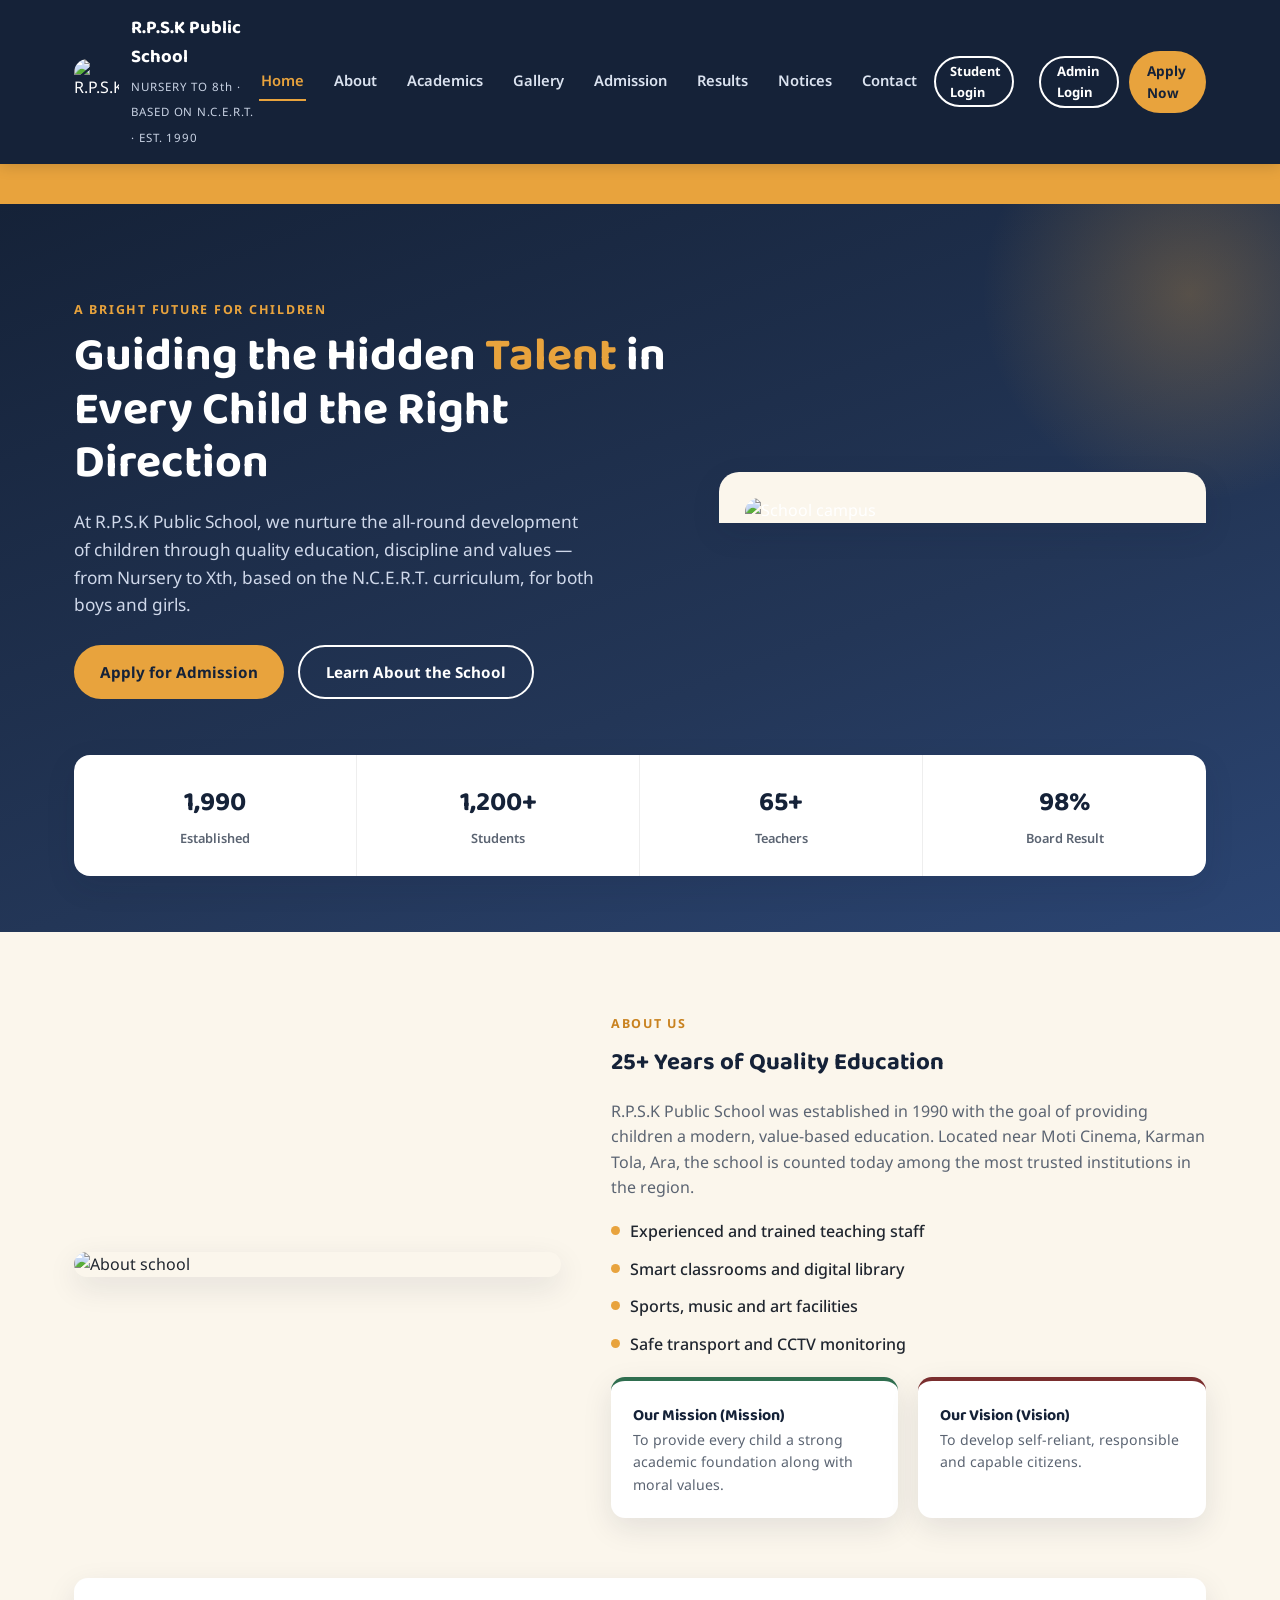
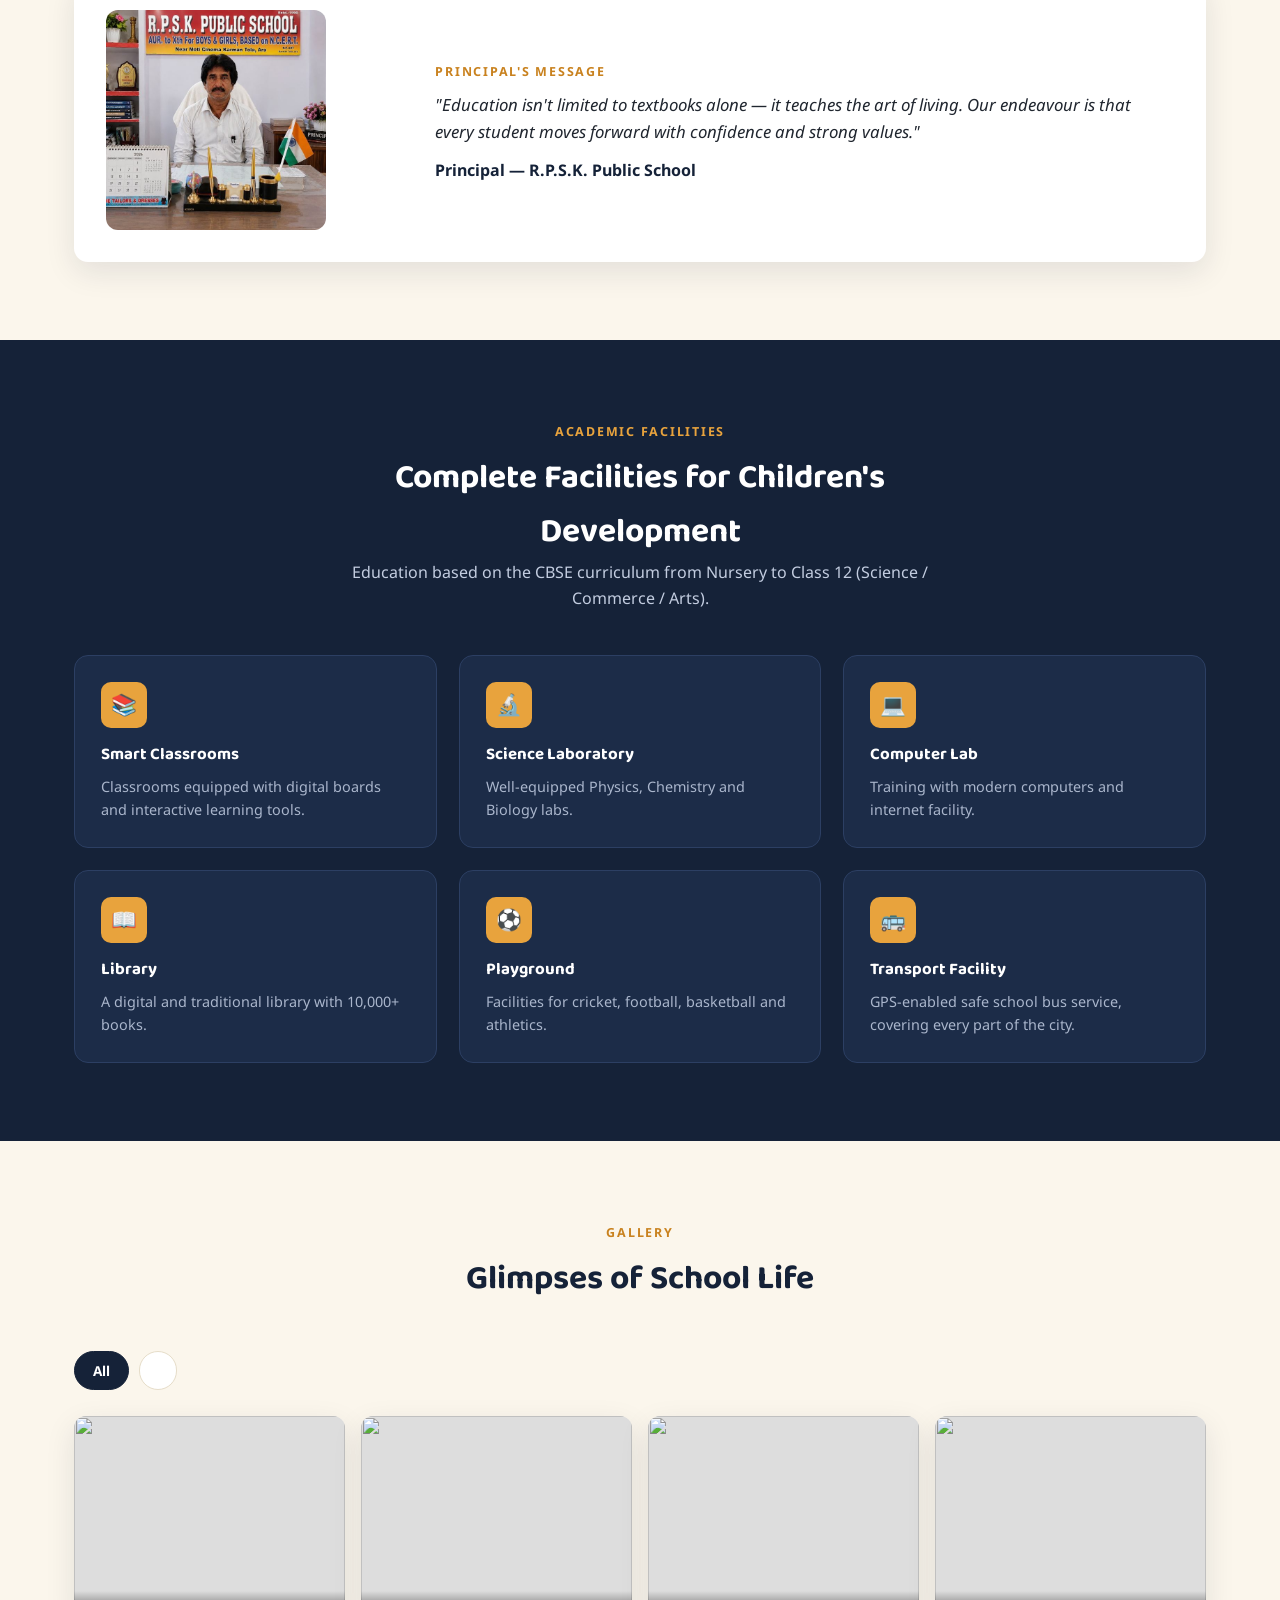
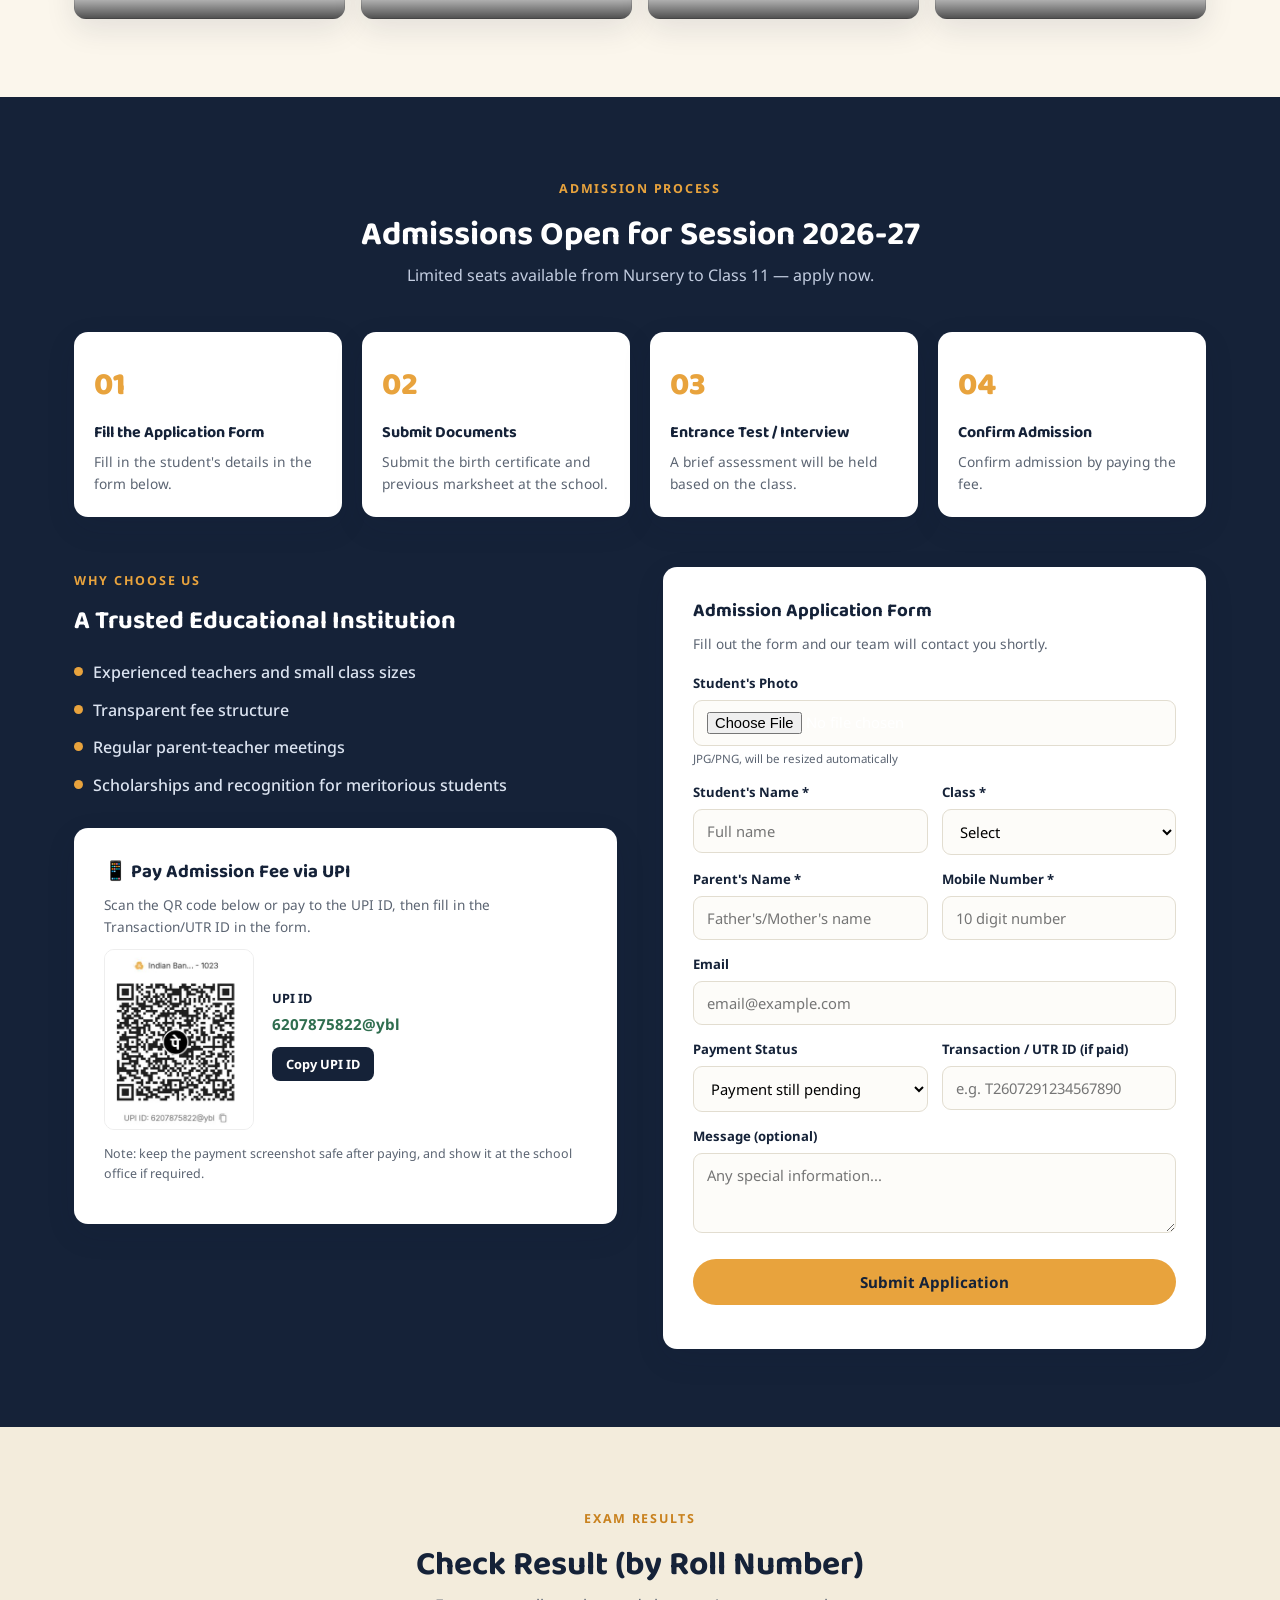
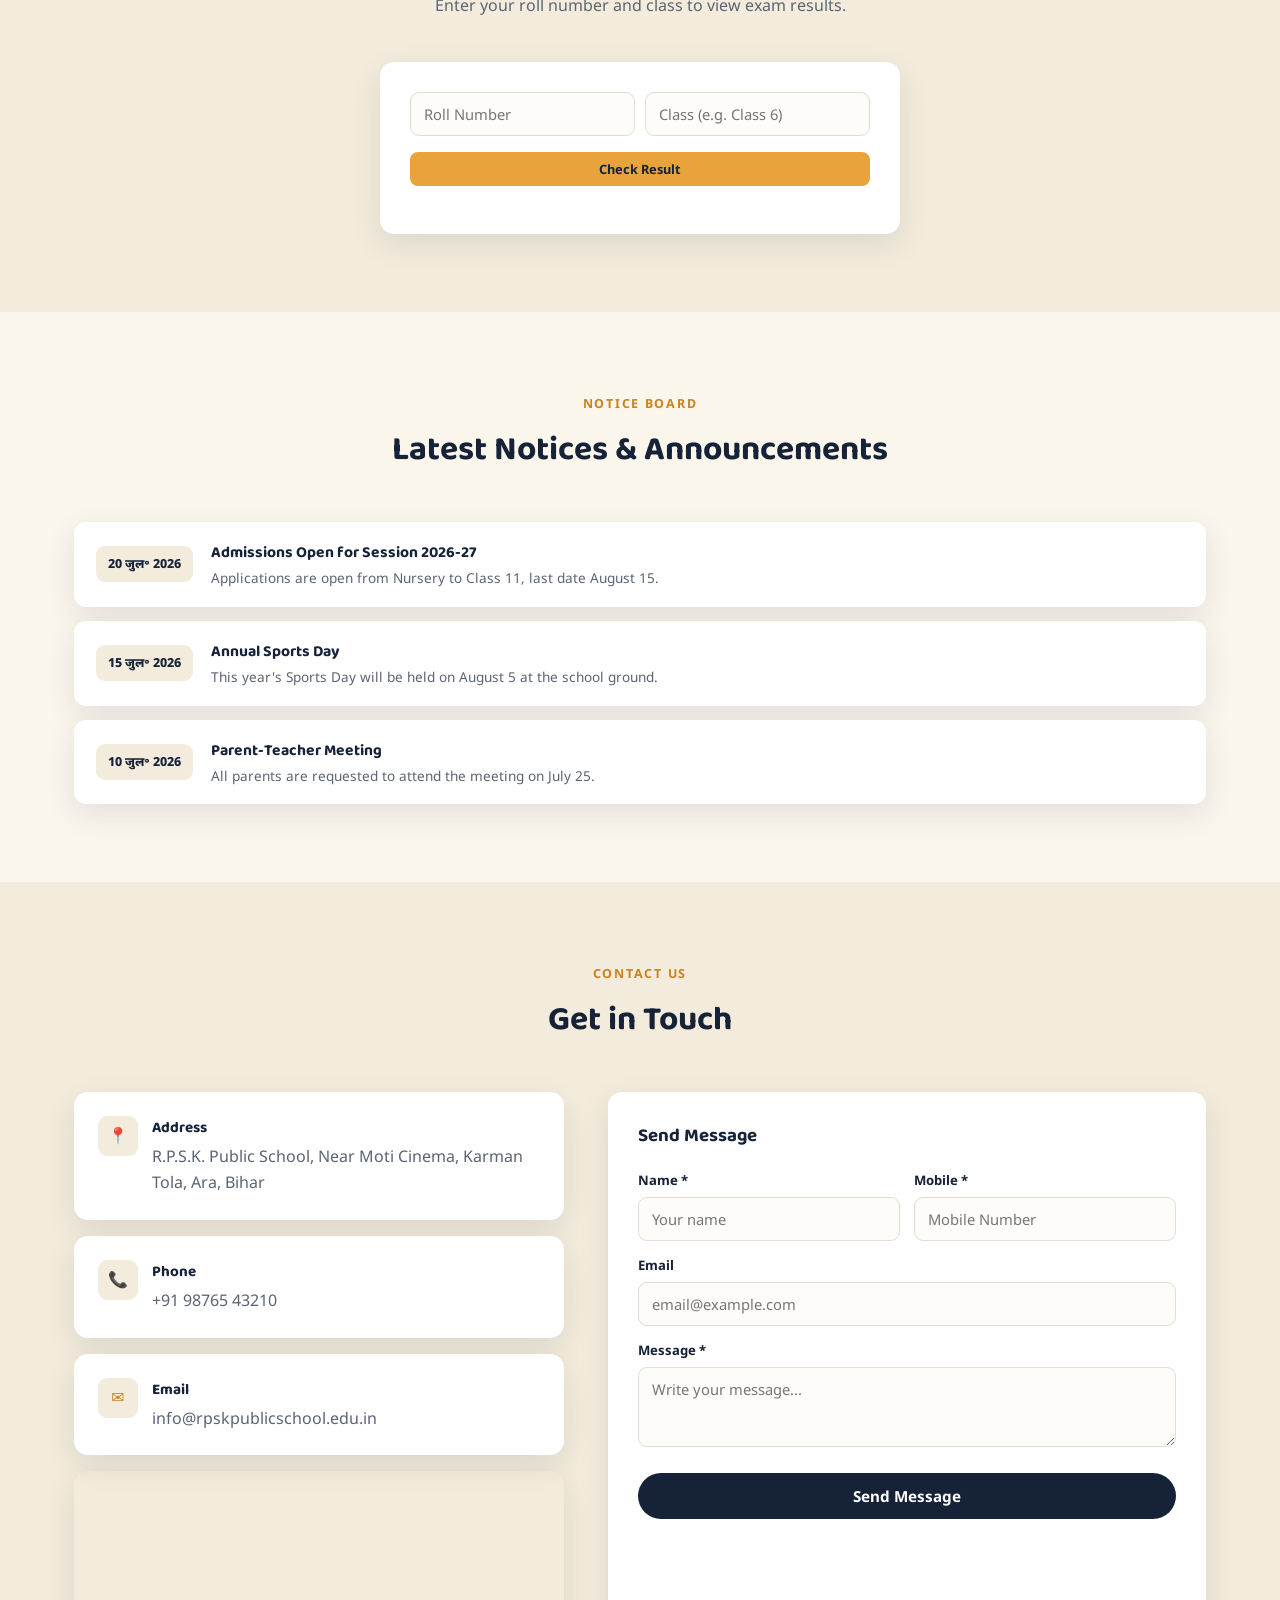
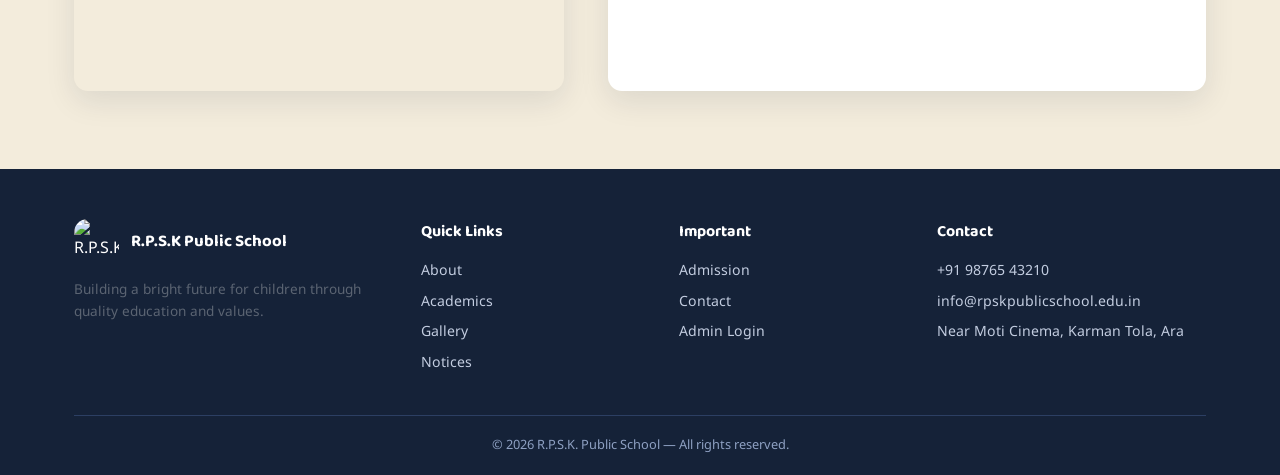
==== index.html @ baf2267b "Add files via upload" ====
<!DOCTYPE html>
<html lang="en">
<head>
<meta charset="UTF-8">
<meta name="viewport" content="width=device-width, initial-scale=1.0">
<title>R.P.S.K Public School</title>
<link rel="stylesheet" href="style.css">
</head>
<body>

<header class="topbar">
  <div class="nav-row">
    <div class="brand">
      <img src="https://content.jdmagicbox.com/comp/arrah/i6/9999p6182.6182.221119171653.l7i6/catalogue/rpsk-public-school-arrah-schools-bkvzgjqqtf.jpg" alt="R.P.S.K logo" height="45" width="45" style="border-radius: 30%; ">
      <div class="brand-text">
        <h1>R.P.S.K Public School</h1>
        <span>NURSERY TO 8th · BASED ON N.C.E.R.T. · EST. 1990</span>
      </div>
    </div>
    <nav class="links">
      <a href="#home" class="nav-link active">Home</a>
      <a href="#about" class="nav-link">About</a>
      <a href="#academics" class="nav-link">Academics</a>
      <a href="#gallery" class="nav-link">Gallery</a>
      <a href="#admission" class="nav-link">Admission</a>
      <a href="#results" class="nav-link">Results</a>
      <a href="#notices" class="nav-link">Notices</a>
      <a href="#contact" class="nav-link">Contact</a>
    </nav>
    <div class="nav-cta">
      <a href="#" class="btn btn-outline" onclick="showPortal('student')" style="padding:3px 14px; margin: 15px; font-size:.8rem;">Student Login</a>
      
      <a href="#" class="btn btn-outline" onclick="showAdmin()" style="padding:3px 16px;font-size:.82rem;">Admin Login</a>
      <a href="#admission" class="btn btn-primary" style="padding:9px 18px;font-size:.85rem;">Apply Now</a>
      <button class="hamburger" onclick="document.getElementById('mmenu').classList.toggle('hidden')"><span></span><span></span><span></span></button>
    </div>
  </div>
  <div class="mobile-menu hidden" id="mmenu">
    <a href="#home">Home</a><a href="#about">About</a><a href="#academics">Academics</a>
    <a href="#gallery">Gallery</a><a href="#admission">Admission</a><a href="#results">Results</a><a href="#notices">Notices</a>
    <a href="#contact">Contact</a>
    <a href="#" onclick="showPortal('student')">Student Login</a>
    
    <a href="#" onclick="showAdmin()">Admin Login</a>
  </div>
</header>

<div class="ticker-wrap">
  <div class="ticker-track" id="tickerTrack"><b>Notice</b> Loading...</div>
</div>

<div id="publicSite">

<section class="hero" id="home" style="padding-bottom:0;">
  <div class="container">
    <div class="hero-grid">
      <div>
        <span class="eyebrow" style="color:var(--saffron);">A Bright Future for Children</span>
        <h2>Guiding the Hidden <em>Talent</em> in Every Child the Right Direction</h2>
        <p class="lead">At R.P.S.K Public School, we nurture the all-round development of children through quality education, discipline and values — from Nursery to Xth, based on the N.C.E.R.T. curriculum, for both boys and girls.</p>
        <div class="hero-actions">
          <a href="#admission" class="btn btn-primary">Apply for Admission</a>
          <a href="#about" class="btn btn-outline">Learn About the School</a>
        </div>
      </div>
      <div class="hero-art">
        <img src="https://lh3.googleusercontent.com/gps-cs-s/AHRPTWlnj0iA1QIGA9QS4T1gZAv6tykWxnoKSo1h-itj6fnXF_LHozMMpp5fnfxBohuXNR7iOrMlFlPBey_T3EZ1uVhK37QL7Ch_kAAfYW9mlMzQFr_feoHUK76JyoLU1CqqGAlfBMrg=s680-w680-h510-rw" alt="School campus">
      </div>
    </div>
    <div class="stats-bar reveal">
      <div class="stat"><b>1990</b><span>Established</span></div>
      <div class="stat"><b>1200+</b><span>Students</span></div>
      <div class="stat"><b>65+</b><span>Teachers</span></div>
      <div class="stat"><b>98%</b><span>Board Result</span></div>
    </div>
  </div>
  <div class="hero-spacer"></div>
</section>

<section id="about">
  <div class="container">
    <div class="about-grid">
      <div class="about-img reveal"><img src="https://lh3.googleusercontent.com/gps-cs-s/AHRPTWkNkrLllOklgz6tj20rv09yCwYUmEAwdN8fSu-bf-i5ocJGx2X9gB26Nu-0U9_vxlyCF2gn-KuC9r09EflIMdS6pSrDhMAzA3wnMBW8AMXk05tCDX5urRHVD4iKKnBFmA5XAkoe=s680-w680-h510-rw" alt="About school"></div>
      <div>
        <span class="eyebrow">About Us</span>
        <h2 style="margin-bottom:16px;">25+ Years of Quality Education</h2>
        <p>R.P.S.K Public School was established in 1990 with the goal of providing children a modern, value-based education. Located near Moti Cinema, Karman Tola, Ara, the school is counted today among the most trusted institutions in the region.</p>
        <ul class="pill-list">
          <li><span class="dot"></span> Experienced and trained teaching staff</li>
          <li><span class="dot"></span> Smart classrooms and digital library</li>
          <li><span class="dot"></span> Sports, music and art facilities</li>
          <li><span class="dot"></span> Safe transport and CCTV monitoring</li>
        </ul>
        <div class="mv-cards">
          <div class="mv-card reveal"><h4>Our Mission (Mission)</h4><p style="margin:0;font-size:.88rem;">To provide every child a strong academic foundation along with moral values.</p></div>
          <div class="mv-card reveal"><h4>Our Vision (Vision)</h4><p style="margin:0;font-size:.88rem;">To develop self-reliant, responsible and capable citizens.</p></div>
        </div>
      </div>
    </div>

    <div class="principal-card reveal" style="margin-top:60px;">
      <img src="[data-uri]" alt="Principal - R.P.S.K. Public School" style="width:220px;height:220px;object-fit:cover;">
      <div>
        <span class="eyebrow">Principal's Message</span>
        <blockquote>"Education isn't limited to textbooks alone — it teaches the art of living. Our endeavour is that every student moves forward with confidence and strong values."</blockquote>
        <p style="margin:0;font-weight:700;color:var(--navy);">Principal — R.P.S.K. Public School</p>
      </div>
    </div>
  </div>
</section>

<section class="bg-navy" id="academics">
  <div class="container">
    <div class="section-head center reveal">
      <span class="eyebrow" style="color:var(--saffron);">Academic Facilities</span>
      <h2>Complete Facilities for Children's Development</h2>
      <p>Education based on the CBSE curriculum from Nursery to Class 12 (Science / Commerce / Arts).</p>
    </div>
    <div class="cards3">
      <div class="feat-card reveal"><div class="ic">📚</div><h4>Smart Classrooms</h4><p>Classrooms equipped with digital boards and interactive learning tools.</p></div>
      <div class="feat-card reveal"><div class="ic">🔬</div><h4>Science Laboratory</h4><p>Well-equipped Physics, Chemistry and Biology labs.</p></div>
      <div class="feat-card reveal"><div class="ic">💻</div><h4>Computer Lab</h4><p>Training with modern computers and internet facility.</p></div>
      <div class="feat-card reveal"><div class="ic">📖</div><h4>Library</h4><p>A digital and traditional library with 10,000+ books.</p></div>
      <div class="feat-card reveal"><div class="ic">⚽</div><h4>Playground</h4><p>Facilities for cricket, football, basketball and athletics.</p></div>
      <div class="feat-card reveal"><div class="ic">🚌</div><h4>Transport Facility</h4><p>GPS-enabled safe school bus service, covering every part of the city.</p></div>
    </div>
  </div>
</section>

<section id="gallery">
  <div class="container">
    <div class="section-head center reveal">
      <span class="eyebrow">Gallery</span>
      <h2>Glimpses of School Life</h2>
    </div>
    <div class="gal-tabs" id="galTabs"></div>
    <div class="gal-grid" id="galGrid"></div>
  </div>
</section>

<section class="bg-navy" id="admission">
  <div class="container">
    <div class="section-head center reveal">
      <span class="eyebrow" style="color:var(--saffron);">Admission Process</span>
      <h2>Admissions Open for Session 2026-27</h2>
      <p>Limited seats available from Nursery to Class 11 — apply now.</p>
    </div>
    <div class="timeline">
      <div class="tl-step reveal"><h4>Fill the Application Form</h4><p>Fill in the student's details in the form below.</p></div>
      <div class="tl-step reveal"><h4>Submit Documents</h4><p>Submit the birth certificate and previous marksheet at the school.</p></div>
      <div class="tl-step reveal"><h4>Entrance Test / Interview</h4><p>A brief assessment will be held based on the class.</p></div>
      <div class="tl-step reveal"><h4>Confirm Admission</h4><p>Confirm admission by paying the fee.</p></div>
    </div>

    <div class="admission-wrap">
      <div>
        <span class="eyebrow" style="color:var(--saffron);">Why Choose Us</span>
        <h3 style="color:#fff;font-size:1.6rem;margin-bottom:14px;">A Trusted Educational Institution</h3>
        <ul class="pill-list">
          <li style="color:#dbe3f0;"><span class="dot"></span> Experienced teachers and small class sizes</li>
          <li style="color:#dbe3f0;"><span class="dot"></span> Transparent fee structure</li>
          <li style="color:#dbe3f0;"><span class="dot"></span> Regular parent-teacher meetings</li>
          <li style="color:#dbe3f0;"><span class="dot"></span> Scholarships and recognition for meritorious students</li>
        </ul>
        <div class="form-card" style="margin-top:30px;">
          <h3 style="display:flex;align-items:center;gap:8px;">📱 Pay Admission Fee via UPI</h3>
          <p style="font-size:.85rem;">Scan the QR code below or pay to the UPI ID, then fill in the Transaction/UTR ID in the form.</p>
          <div style="display:flex;gap:18px;align-items:center;flex-wrap:wrap;">
            <img src="[data-uri]" alt="UPI QR Code" style="width:150px;border-radius:10px;border:1px solid #eee;">
            <div>
              <p style="margin:0 0 4px;font-size:.8rem;font-weight:700;color:var(--navy);">UPI ID</p>
              <p id="upiIdText" style="margin:0 0 10px;font-weight:700;color:var(--green);font-size:.95rem;">6207875822@ybl</p>
              <button type="button" class="btn btn-navy small-btn" onclick="copyUpi()">Copy UPI ID</button>
              <p id="upiCopyMsg" style="font-size:.78rem;color:var(--green);font-weight:700;margin-top:8px;"></p>
            </div>
          </div>
          <p style="font-size:.78rem;margin-top:14px;">Note: keep the payment screenshot safe after paying, and show it at the school office if required.</p>
        </div>
      </div>
      <div class="form-card">
        <h3>Admission Application Form</h3>
        <p style="font-size:.85rem;">Fill out the form and our team will contact you shortly.</p>
        <form id="admissionForm">
          <div class="form-grid">
            <div class="full" style="display:flex;align-items:center;gap:16px;">
              <img id="admPhotoPreview" src="" alt="Preview" style="display:none;width:84px;height:84px;object-fit:cover;border-radius:10px;border:1px solid #ddd;flex-shrink:0;">
              <div style="flex:1;">
                <label>Student's Photo</label>
                <input type="file" name="photo" id="admPhotoInput" accept="image/*">
                <div style="font-size:.72rem;color:var(--muted);margin-top:4px;">JPG/PNG, will be resized automatically</div>
              </div>
            </div>
            <div><label>Student's Name *</label><input required name="student" placeholder="Full name"></div>
            <div><label>Class *</label>
              <select required name="cls">
                <option value="">Select</option>
                <option>Nursery</option><option>LKG</option><option>UKG</option>
                <option>Class 1</option><option>Class 2</option><option>Class 3</option>
                <option>Class 4</option><option>Class 5</option><option>Class 6</option>
                <option>Class 7</option><option>Class 8</option>
              </select>
            </div>
            <div><label>Parent's Name *</label><input required name="parent" placeholder="Father's/Mother's name"></div>
            <div><label>Mobile Number *</label><input required name="phone" pattern="[0-9]{10}" placeholder="10 digit number"></div>
            <div class="full"><label>Email</label><input type="email" name="email" placeholder="email@example.com"></div>
            <div><label>Payment Status</label>
              <select name="paystatus">
                <option value="Pending">Payment still pending</option>
                <option value="Paid via UPI">Paid via UPI</option>
              </select>
            </div>
            <div><label>Transaction / UTR ID (if paid)</label><input name="utr" placeholder="e.g. T2607291234567890"></div>
            <div class="full"><label>Message (optional)</label><textarea name="msg" placeholder="Any special information..."></textarea></div>
          </div>
          <button type="submit" class="btn btn-primary" style="width:100%;justify-content:center;margin-top:18px;">Submit Application</button>
          <div id="admMsg" class="form-msg"></div>
        </form>
      </div>
    </div>
  </div>
</section>

<section id="results" style="background:var(--cream-2);">
  <div class="container">
    <div class="section-head center reveal">
      <span class="eyebrow">Exam Results</span>
      <h2>Check Result (by Roll Number)</h2>
      <p>Enter your roll number and class to view exam results.</p>
    </div>
    <div class="form-card" style="max-width:520px;margin:0 auto;">
      <div class="row-inline">
        <input id="resRoll" placeholder="Roll Number">
        <input id="resClass" placeholder="Class (e.g. Class 6)">
      </div>
      <button class="btn btn-primary small-btn" style="width:100%;justify-content:center;" onclick="checkResult()">Check Result</button>
      <div id="resultBox" style="margin-top:18px;"></div>
    </div>
  </div>
</section>

<section id="notices">
  <div class="container">
    <div class="section-head center reveal">
      <span class="eyebrow">Notice Board</span>
      <h2>Latest Notices & Announcements</h2>
    </div>
    <div class="notice-list" id="noticeList"></div>
  </div>
</section>

<section id="contact" style="background:var(--cream-2);">
  <div class="container">
    <div class="section-head center reveal">
      <span class="eyebrow">Contact Us</span>
      <h2>Get in Touch</h2>
    </div>
    <div class="contact-grid">
      <div>
        <div class="info-card reveal"><div class="ic">📍</div><div><h4 style="font-size:.95rem;margin-bottom:4px;">Address</h4><p style="margin:0;">R.P.S.K. Public School, Near Moti Cinema, Karman Tola, Ara, Bihar</p></div></div>
        <div class="info-card reveal"><div class="ic">📞</div><div><h4 style="font-size:.95rem;margin-bottom:4px;">Phone</h4><p style="margin:0;">+91 98765 43210</p></div></div>
        <div class="info-card reveal"><div class="ic">✉️</div><div><h4 style="font-size:.95rem;margin-bottom:4px;">Email</h4><p style="margin:0;">info@rpskpublicschool.edu.in</p></div></div>
        <div class="map-box reveal"><iframe src="https://www.google.com/maps?q=Moti+Cinema+Karman+Tola+Ara+Bihar&output=embed" loading="lazy"></iframe></div>
      </div>
      <div class="form-card">
        <h3>Send Message</h3>
        <form id="contactForm">
          <div class="form-grid">
            <div><label>Name *</label><input required name="name" placeholder="Your name"></div>
            <div><label>Mobile *</label><input required name="phone" placeholder="Mobile Number"></div>
            <div class="full"><label>Email</label><input type="email" name="email" placeholder="email@example.com"></div>
            <div class="full"><label>Message *</label><textarea required name="msg" placeholder="Write your message..."></textarea></div>
          </div>
          <button type="submit" class="btn btn-navy" style="width:100%;justify-content:center;margin-top:18px;">Send Message</button>
          <div id="contMsg" class="form-msg"></div>
        </form>
      </div>
    </div>
  </div>
</section>

<footer>
  <div class="container">
    <div class="footer-grid">
      <div>
        <div class="brand" style="margin-bottom:14px;">
          <img src="C:\Users\samar\Downloads\IMG-20260729-WA0004.jpg" alt="R.P.S.K logo" height="45" width="45" style="border-radius: 30%; ">
          <div class="brand-text"><h1 style="font-size:1.05rem;">R.P.S.K Public School</h1></div>
        </div>
        <p style="font-size:.85rem;">Building a bright future for children through quality education and values.</p>
      </div>
      <div><h4>Quick Links</h4><a href="#about">About</a><a href="#academics">Academics</a><a href="#gallery">Gallery</a><a href="#notices">Notices</a></div>
      <div><h4>Important</h4><a href="#admission">Admission</a><a href="#contact">Contact</a><a href="#" onclick="showAdmin()">Admin Login</a></div>
      <div><h4>Contact</h4><a>+91 98765 43210</a><a>info@rpskpublicschool.edu.in</a><a>Near Moti Cinema, Karman Tola, Ara</a></div>
    </div>
    <div class="foot-bottom">© 2026 R.P.S.K. Public School — All rights reserved.</div>
  </div>
</footer>

</div>

<div id="studentPortal" class="hidden admin-shell">
  <div class="container">
    <div id="studentLoginBox" class="admin-login">
      <h2 style="margin-bottom:8px;">Student Login</h2>
      <p style="font-size:.85rem;color:var(--muted);margin-bottom:18px;">Log in to the Student Portal</p>
      <input id="stuRollLogin" placeholder="Roll Number" style="margin-bottom:10px;">
      <input id="stuClassLogin" placeholder="Class (e.g. Class 6)" style="margin-bottom:14px;">
      <button class="btn btn-primary" style="width:100%;justify-content:center;" onclick="studentLogin()">Login</button>
      <div id="stuLoginErr" class="form-msg err"></div>
      <p class="hint">Enter the same Roll and Class as recorded by the admin in the students list.</p>
      <p class="hint"><a href="#home" onclick="hidePortal('student')" style="color:var(--saffron-dark);font-weight:700;">← Back to Website</a></p>
    </div>
    <div id="studentDash" class="hidden">
      <div class="admin-top">
        <h2>Student Portal</h2>
        <div style="display:flex;gap:10px;">
          <a href="#home" onclick="hidePortal('student')" class="btn btn-navy small-btn">View Website</a>
          <button class="btn small-btn" style="background:#f6d9d3;color:#a3372a;" onclick="portalLogout('student')">Logout</button>
        </div>
      </div>
      <div class="admin-card"><h3 id="stuWelcome" style="margin-bottom:10px;"></h3><table><tbody id="stuInfoTable"></tbody></table></div>
      <div class="admin-card"><h3 style="margin-bottom:10px;">Attendance</h3><table><thead><tr><th>Date</th><th>Status</th></tr></thead><tbody id="stuAttTable"></tbody></table></div>
      <div class="admin-card"><h3 style="margin-bottom:10px;">Fee Status</h3><table><thead><tr><th>Month</th><th>Amount</th><th>Status</th></tr></thead><tbody id="stuFeeTable"></tbody></table></div>
      <div class="admin-card"><h3 style="margin-bottom:10px;">Exam Results</h3><table><thead><tr><th>Subject</th><th>Marks</th></tr></thead><tbody id="stuResultTable"></tbody></table></div>
    </div>
  </div>
</div>

<div id="teacherPortal" class="hidden admin-shell">
  <div class="container">
    <div id="teacherLoginBox" class="admin-login">
      <h2 style="margin-bottom:8px;">Teacher Login</h2>
      <p style="font-size:.85rem;color:var(--muted);margin-bottom:18px;">Log in to the Teacher Portal</p>
      <input id="teaNameLogin" placeholder="Full Name" style="margin-bottom:10px;">
      <input id="teaPhoneLogin" placeholder="Mobile Number" style="margin-bottom:14px;">
      <button class="btn btn-primary" style="width:100%;justify-content:center;" onclick="teacherLogin()">Login</button>
      <div id="teaLoginErr" class="form-msg err"></div>
      <p class="hint">Enter the same Name and Mobile as recorded by the admin in the teachers list.</p>
      <p class="hint"><a href="#home" onclick="hidePortal('teacher')" style="color:var(--saffron-dark);font-weight:700;">← Back to Website</a></p>
    </div>
    <div id="teacherDash" class="hidden">
      <div class="admin-top">
        <h2>Teacher Portal</h2>
        <div style="display:flex;gap:10px;">
          <a href="#home" onclick="hidePortal('teacher')" class="btn btn-navy small-btn">View Website</a>
          <button class="btn small-btn" style="background:#f6d9d3;color:#a3372a;" onclick="portalLogout('teacher')">Logout</button>
        </div>
      </div>
      <div class="admin-card"><h3 id="teaWelcome" style="margin-bottom:10px;"></h3></div>
      <div class="admin-card">
        <h3 style="margin-bottom:14px;">Mark Attendance</h3>
        <div class="row-inline">
          <input id="attRoll" placeholder="Student Roll Number">
          <input id="attClass" placeholder="Class">
          <select id="attStatus"><option>Present</option><option>Absent</option><option>Leave</option></select>
          <input id="attDate" type="date">
        </div>
        <button class="btn btn-primary small-btn" onclick="markAttendance()">Submit</button>
      </div>
      <div class="admin-card">
        <h3 style="margin-bottom:14px;">Enter Result</h3>
        <div class="row-inline">
          <input id="resStuRoll" placeholder="Student Roll Number">
          <input id="resStuClass" placeholder="Class">
          <input id="resSubject" placeholder="Subject">
          <input id="resMarks" placeholder="Marks" type="number">
        </div>
        <button class="btn btn-primary small-btn" onclick="addResult()">Add Result</button>
      </div>
      <div class="admin-card">
        <table><thead><tr><th>Date</th><th>Roll</th><th>Class</th><th>Status</th><th></th></tr></thead><tbody id="attTable"></tbody></table>
      </div>
    </div>
  </div>
</div>

<div id="parentPortal" class="hidden admin-shell">
  <div class="container">
    <div id="parentLoginBox" class="admin-login">
      <h2 style="margin-bottom:8px;">Parent Login</h2>
      <p style="font-size:.85rem;color:var(--muted);margin-bottom:18px;">Log in to the Parent Portal</p>
      <input id="parRollLogin" placeholder="Student Roll Number" style="margin-bottom:10px;">
      <input id="parPhoneLogin" placeholder="Registered Mobile Number" style="margin-bottom:14px;">
      <button class="btn btn-primary" style="width:100%;justify-content:center;" onclick="parentLogin()">Login</button>
      <div id="parLoginErr" class="form-msg err"></div>
      <p class="hint">Enter the same Roll and Mobile as recorded by the admin in the students list.</p>
      <p class="hint"><a href="#home" onclick="hidePortal('parent')" style="color:var(--saffron-dark);font-weight:700;">← Back to Website</a></p>
    </div>
    <div id="parentDash" class="hidden">
      <div class="admin-top">
        <h2>Parent Portal</h2>
        <div style="display:flex;gap:10px;">
          <a href="#home" onclick="hidePortal('parent')" class="btn btn-navy small-btn">View Website</a>
          <button class="btn small-btn" style="background:#f6d9d3;color:#a3372a;" onclick="portalLogout('parent')">Logout</button>
        </div>
      </div>
      <div class="admin-card"><h3 id="parWelcome" style="margin-bottom:10px;"></h3><table><tbody id="parInfoTable"></tbody></table></div>
      <div class="admin-card"><h3 style="margin-bottom:10px;">Attendance</h3><table><thead><tr><th>Date</th><th>Status</th></tr></thead><tbody id="parAttTable"></tbody></table></div>
      <div class="admin-card"><h3 style="margin-bottom:10px;">Fee Status</h3><table><thead><tr><th>Month</th><th>Amount</th><th>Status</th></tr></thead><tbody id="parFeeTable"></tbody></table></div>
      <div class="admin-card"><h3 style="margin-bottom:10px;">Exam Results</h3><table><thead><tr><th>Subject</th><th>Marks</th></tr></thead><tbody id="parResultTable"></tbody></table></div>
    </div>
  </div>
</div>

<div id="adminSite" class="hidden admin-shell">
  <div class="container">
    <div id="adminLoginBox" class="admin-login">
      <h2 style="margin-bottom:8px;">Admin Login</h2>
      <p style="font-size:.85rem;color:var(--muted);margin-bottom:18px;">Log in to the school management panel</p>
      <input id="adminUser" placeholder="Username" style="margin-bottom:10px;">
      <input id="adminPass" type="password" placeholder="Password" style="margin-bottom:14px;">
      <button class="btn btn-primary" style="width:100%;justify-content:center;" onclick="doLogin()">Login</button>
      <div id="loginErr" class="form-msg err"></div>
      <!-- <p class="hint">Demo login: <b>admin</b> / <b>admin123</b></p> -->
      <p class="hint"><a href="#home" onclick="hideAdmin()" style="color:var(--saffron-dark);font-weight:700;">← Back to Website</a></p>
    </div>

    <div id="adminDash" class="hidden">
      <div class="admin-top">
        <h2>Management Dashboard</h2>
        <div style="display:flex;gap:10px;">
          <a href="#home" onclick="hideAdmin()" class="btn btn-navy small-btn">View Website</a>
          <button class="btn small-btn" style="background:#f6d9d3;color:#a3372a;" onclick="doLogout()">Logout</button>
        </div>
      </div>
      <div class="admin-tabs">
        <button class="admin-tab active" data-tab="tabOverview">Overview</button>
        <button class="admin-tab" data-tab="tabNotices">Notices</button>
        <button class="admin-tab" data-tab="tabGallery">Gallery</button>
        <button class="admin-tab" data-tab="tabAdmissions">Applications (Admissions)</button>
        <button class="admin-tab" data-tab="tabStudents">Students</button>
        <button class="admin-tab" data-tab="tabTeachers">Teachers</button>
        <button class="admin-tab" data-tab="tabAttendance">Attendance</button>
        <button class="admin-tab" data-tab="tabFees">Fee Management</button>
        <button class="admin-tab" data-tab="tabExams">Exam & Results</button>
        <button class="admin-tab" data-tab="tabMessages">Messages</button>
      </div>

      <div id="tabOverview" class="admin-panel active">
        <div class="cards3" style="grid-template-columns:repeat(4,1fr);">
          <div class="admin-card" style="text-align:center;"><h3 id="ovNotices">0</h3><p>Active Notices</p></div>
          <div class="admin-card" style="text-align:center;"><h3 id="ovAdm">0</h3><p>New Applications</p></div>
          <div class="admin-card" style="text-align:center;"><h3 id="ovStudents">0</h3><p>Students</p></div>
          <div class="admin-card" style="text-align:center;"><h3 id="ovTeachers">0</h3><p>Teachers</p></div>
        </div>
        <div class="admin-card">
          <p style="margin:0;font-size:.85rem;">This data is stored in this artifact's shared storage — meaning every visitor and admin of this website sees the same data. For a real school, it would be worth connecting this to a secure backend (login, database) later.</p>
        </div>
      </div>

      <div id="tabNotices" class="admin-panel">
        <div class="admin-card">
          <h3 style="margin-bottom:14px;">Add New Notice</h3>
          <div class="row-inline">
            <input id="nTitle" placeholder="Notice title">
            <input id="nDate" type="date">
          </div>
          <textarea id="nDesc" placeholder="Write description..." style="margin-bottom:12px;"></textarea>
          <button class="btn btn-primary small-btn" onclick="addNotice()">Add Notice</button>
        </div>
        <div class="admin-card">
          <table><thead><tr><th>Date</th><th>Title</th><th>Description</th><th></th></tr></thead><tbody id="noticeTable"></tbody></table>
        </div>
      </div>

      <div id="tabGallery" class="admin-panel">
        <div class="admin-card">
          <h3 style="margin-bottom:14px;">Add New Photo</h3>
          <div class="row-inline">
            <input id="gCaption" placeholder="Caption (e.g. Annual Function)">
            <select id="gCategory"><option>Events</option><option>Sports</option><option>Classroom</option><option>Awards</option></select>
          </div>
          <div class="row-inline" style="align-items:center;">
            <div style="flex:1;min-width:220px;">
              <label style="display:block;font-size:.78rem;font-weight:700;color:var(--navy);margin-bottom:6px;">Upload image from device</label>
              <input id="gFile" type="file" accept="image/*">
            </div>
            <input id="gUrl" placeholder="...or paste an Image URL instead">
            <img id="gPreview" class="hidden" style="width:70px;height:52px;object-fit:cover;border-radius:8px;border:1px solid #e6ddc9;">
          </div>
          <button class="btn btn-primary small-btn" onclick="addGallery()">Add Photo</button>
        </div>
        <div class="admin-card">
          <table><thead><tr><th>Preview</th><th>Caption</th><th>Category</th><th></th></tr></thead><tbody id="galTable"></tbody></table>
        </div>
      </div>

      <div id="tabAdmissions" class="admin-panel">
        <div class="admin-card">
          <table><thead><tr><th>Photo</th><th>Date</th><th>Students</th><th>Class</th><th>Parent</th><th>Mobile</th><th>Email</th><th>Payment</th><th>Status</th><th></th></tr></thead><tbody id="admTable"></tbody></table>
        </div>
      </div>

      <div id="tabStudents" class="admin-panel">
        <div class="admin-card">
          <h3 style="margin-bottom:14px;">Add New Student</h3>
          <div class="row-inline">
            <input id="sName" placeholder="Name">
            <input id="sRoll" placeholder="Roll number">
            <input id="sClass" placeholder="Class (e.g. Class 6)">
            <input id="sPhone" placeholder="Parent's mobile">
          </div>
          <button class="btn btn-primary small-btn" onclick="addStudent()">Add</button>
        </div>
        <div class="admin-card">
          <table><thead><tr><th>Roll</th><th>Name</th><th>Class</th><th>Mobile</th><th></th></tr></thead><tbody id="stuTable"></tbody></table>
        </div>
      </div>

      <div id="tabTeachers" class="admin-panel">
        <div class="admin-card">
          <h3 style="margin-bottom:14px;">Add New Teacher</h3>
          <div class="row-inline">
            <input id="tName" placeholder="Name">
            <input id="tSubject" placeholder="Subject">
            <input id="tPhone" placeholder="Mobile Number">
          </div>
          <button class="btn btn-primary small-btn" onclick="addTeacher()">Add</button>
        </div>
        <div class="admin-card">
          <table><thead><tr><th>Name</th><th>Subject</th><th>Mobile</th><th></th></tr></thead><tbody id="teaTable"></tbody></table>
        </div>
      </div>

      <div id="tabAttendance" class="admin-panel">
        <div class="admin-card">
          <h3 style="margin-bottom:14px;">Record Attendance</h3>
          <div class="row-inline">
            <input id="aAttRoll" placeholder="Roll Number">
            <input id="aAttClass" placeholder="Class">
            <select id="aAttStatus"><option>Present</option><option>Absent</option><option>Leave</option></select>
            <input id="aAttDate" type="date">
          </div>
          <button class="btn btn-primary small-btn" onclick="adminMarkAttendance()">Submit</button>
        </div>
        <div class="admin-card">
          <table><thead><tr><th>Date</th><th>Roll</th><th>Class</th><th>Status</th><th></th></tr></thead><tbody id="adminAttTable"></tbody></table>
        </div>
      </div>

      <div id="tabFees" class="admin-panel">
        <div class="admin-card">
          <h3 style="margin-bottom:14px;">Add Fee Record</h3>
          <div class="row-inline">
            <input id="feeRoll" placeholder="Roll Number">
            <input id="feeClass" placeholder="Class">
            <input id="feeMonth" placeholder="Month (e.g. July 2026)">
            <input id="feeAmount" placeholder="Amount (₹)" type="number">
            <select id="feeStatus"><option>Paid</option><option>Pending</option></select>
          </div>
          <button class="btn btn-primary small-btn" onclick="addFee()">Add</button>
        </div>
        <div class="admin-card">
          <table><thead><tr><th>Roll</th><th>Class</th><th>Month</th><th>Amount</th><th>Status</th><th></th></tr></thead><tbody id="feeTable"></tbody></table>
        </div>
      </div>

      <div id="tabExams" class="admin-panel">
        <div class="admin-card">
          <h3 style="margin-bottom:14px;">Add Exam Result</h3>
          <div class="row-inline">
            <input id="aResRoll" placeholder="Roll Number">
            <input id="aResClass" placeholder="Class">
            <input id="aResSubject" placeholder="Subject">
            <input id="aResMarks" placeholder="Marks" type="number">
          </div>
          <button class="btn btn-primary small-btn" onclick="adminAddResult()">Add</button>
        </div>
        <div class="admin-card">
          <table><thead><tr><th>Roll</th><th>Class</th><th>Subject</th><th>Marks</th><th></th></tr></thead><tbody id="resultTable"></tbody></table>
        </div>
      </div>

      <div id="tabMessages" class="admin-panel">
        <div class="admin-card">
          <table><thead><tr><th>Date</th><th>Name</th><th>Mobile</th><th>Email</th><th>Message</th></tr></thead><tbody id="msgTable"></tbody></table>
        </div>
      </div>
    </div>
  </div>
</div>

<script>
async function getData(key, fallback){
  try{
    const r = await window.storage.get(key, true);
    return r ? JSON.parse(r.value) : fallback;
  }catch(e){ return fallback; }
}
async function setData(key, value){
  try{ await window.storage.set(key, JSON.stringify(value), true); }catch(e){ console.error(e); }
}
function fmtDate(d){
  const dt = new Date(d);
  if(isNaN(dt)) return d;
  return dt.toLocaleDateString('hi-IN',{day:'2-digit',month:'short',year:'numeric'});
}
function todayISO(){ return new Date().toISOString().slice(0,10); }
function esc(s){ return (s||'').toString().replace(/[<>&"]/g, c=>({'<':'&lt;','>':'&gt;','&':'&amp;','"':'&quot;'}[c])); }
function copyUpi(){
  const upi = document.getElementById('upiIdText').textContent.trim();
  navigator.clipboard.writeText(upi).then(()=>{
    document.getElementById('upiCopyMsg').textContent = 'UPI ID copied!';
    setTimeout(()=>{ document.getElementById('upiCopyMsg').textContent=''; }, 2500);
  }).catch(()=>{
    document.getElementById('upiCopyMsg').textContent = "Couldn't copy, please copy manually.";
  });
}

const SEED_NOTICES = [
  {id:1, date:'2026-07-20', title:'Admissions Open for Session 2026-27', desc:'Applications are open from Nursery to Class 11, last date August 15.'},
  {id:2, date:'2026-07-15', title:'Annual Sports Day', desc:"This year's Sports Day will be held on August 5 at the school ground."},
  {id:3, date:'2026-07-10', title:'Parent-Teacher Meeting', desc:'All parents are requested to attend the meeting on July 25.'}
];
const SEED_GALLERY = [
  {id:1, url:'https://lh3.googleusercontent.com/gps-cs-s/AHRPTWlnj0iA1QIGA9QS4T1gZAv6tykWxnoKSo1h-itj6fnXF_LHozMMpp5fnfxBohuXNR7iOrMlFlPBey_T3EZ1uVhK37QL7Ch_kAAfYW9mlMzQFr_feoHUK76JyoLU1CqqGAlfBMrg=s680-w680-h510-rw',},
  {id:2, url:'https://lh3.googleusercontent.com/gps-cs-s/AHRPTWkNkrLllOklgz6tj20rv09yCwYUmEAwdN8fSu-bf-i5ocJGx2X9gB26Nu-0U9_vxlyCF2gn-KuC9r09EflIMdS6pSrDhMAzA3wnMBW8AMXk05tCDX5urRHVD4iKKnBFmA5XAkoe=s680-w680-h510-rw',},
  {id:3, url:'https://lh3.googleusercontent.com/gps-cs-s/AHRPTWlejsi2pJ-PHRuCiOIQJbP7nZgkLZ4jk8olHhB0gTGML9yMbUt7UtwA5aED4vrfVOl8uHQ69AbjKoapybYqaxkSas-XdTac-h96xZvEPGzRtd8-pYwpm4wMjdktUoFncATgvLpu=s680-w680-h510-rw',},
  {id:4, url:'https://lh3.googleusercontent.com/gps-cs-s/AHRPTWnWvm9L8jhXBSaXdS0XHRJmHBcxFjXNEWl7_o8MofWYJZAGPWtkXuargVGX_7c-sXM3com1skKc-beo4cJj7fxvqCnviJDSrDyprMUdkHIH-vqRzUjbZ2bL3zpoagnCjLhhvSo=s680-w680-h510-rw'},
  //{id:5, url:'https://picsum.photos/seed/gal5/400/300', cap:'Independence Day', cat:'Events'},
  //{id:6, url:'https://picsum.photos/seed/gal6/400/300', cap:'Classroom Activity', cat:'Classroom'},
 // {id:7, url:'https://picsum.photos/seed/gal7/400/300', cap:'Football Match', cat:'Sports'},
 // {id:8, url:'https://picsum.photos/seed/gal8/400/300', cap:'Merit Award', cat:'Awards'}
]; 
const SEED_TEACHERS = [
  {id:1, name:'Mrs. Anjali Verma', subject:'Mathematics', phone:'9876500001'},
  {id:2, name:'Mr. Vikas Singh', subject:'Science', phone:'9876500002'},
  {id:3, name:'Ms. Priya Rai', subject:'English', phone:'9876500003'}
];

let notices=[], gallery=[], admissions=[], students=[], teachers=[], messages=[];
let attendance=[], fees=[], results=[];
let loggedStudent=null, loggedTeacher=null, loggedParent=null;

async function loadAll(){
  notices = await getData('notices', SEED_NOTICES);
  gallery = await getData('gallery', SEED_GALLERY);
  admissions = await getData('admissions', []);
  students = await getData('students', []);
  teachers = await getData('teachers', SEED_TEACHERS);
  messages = await getData('messages', []);
  attendance = await getData('attendance', []);
  fees = await getData('fees', []);
  results = await getData('results', []);
  renderTicker(); renderNotices(); renderGallery();
  renderAdminNotices(); renderAdminGallery(); renderAdminAdmissions();
  renderAdminStudents(); renderAdminTeachers(); renderAdminMessages(); renderOverview();
  renderAdminAttendance(); renderAdminFees(); renderAdminResults();
}

function renderTicker(){
  const el = document.getElementById('tickerTrack');
  if(!notices.length){ el.innerHTML = '<b>Notice</b> No new notices available.'; return; }
  el.innerHTML = notices.slice(0,6).map(n=>`<b>Notice</b> ${esc(n.title)} &nbsp;&nbsp;&nbsp;`).join('');
}
function renderNotices(){
  const el = document.getElementById('noticeList');
  if(!notices.length){ el.innerHTML = '<p class="notice-empty">No notices available at the moment.</p>'; return; }
  const sorted = [...notices].sort((a,b)=> new Date(b.date)-new Date(a.date));
  el.innerHTML = sorted.map(n=>`
    <div class="notice-row">
      <div class="notice-date">${fmtDate(n.date)}</div>
      <div><h4>${esc(n.title)}</h4><p>${esc(n.desc)}</p></div>
    </div>`).join('');
}
let activeGalCat = 'All';
function renderGalTabs(){
  const cats = ['All', ...new Set(gallery.map(g=>g.cat))];
  document.getElementById('galTabs').innerHTML = cats.map(c=>
    `<button class="gal-tab ${c===activeGalCat?'active':''}" onclick="setGalCat('${esc(c)}')">${esc(c)}</button>`
  ).join('');
}
function setGalCat(c){ activeGalCat = c; renderGalTabs(); renderGalGrid(); }
function renderGalGrid(){
  const list = activeGalCat==='All' ? gallery : gallery.filter(g=>g.cat===activeGalCat);
  document.getElementById('galGrid').innerHTML = list.map(g=>`
    <div class="gal-item"><img src="${esc(g.url)}" alt="${esc(g.cap)}" loading="lazy"><div class="gal-cap">${esc(g.cap)}</div></div>
  `).join('') || '<p class="notice-empty">No photos available.</p>';
}
function renderGallery(){ renderGalTabs(); renderGalGrid(); }

let admPhotoData = '';
function resizeImageFile(file, maxSize, quality){
  return new Promise((resolve, reject)=>{
    const reader = new FileReader();
    reader.onload = function(ev){
      const img = new Image();
      img.onload = function(){
        let w = img.width, h = img.height;
        if(w > h){ if(w > maxSize){ h = Math.round(h * (maxSize / w)); w = maxSize; } }
        else{ if(h > maxSize){ w = Math.round(w * (maxSize / h)); h = maxSize; } }
        const canvas = document.createElement('canvas');
        canvas.width = w; canvas.height = h;
        canvas.getContext('2d').drawImage(img, 0, 0, w, h);
        resolve(canvas.toDataURL('image/jpeg', quality));
      };
      img.onerror = reject;
      img.src = ev.target.result;
    };
    reader.onerror = reject;
    reader.readAsDataURL(file);
  });
}
document.getElementById('admPhotoInput').addEventListener('change', async function(e){
  const file = e.target.files[0];
  if(!file) return;
  if(!file.type.startsWith('image/')){
    document.getElementById('admMsg').textContent = 'Please select a valid image file.';
    document.getElementById('admMsg').className = 'form-msg';
    e.target.value = '';
    return;
  }
  try{
    admPhotoData = await resizeImageFile(file, 400, 0.7);
    const prev = document.getElementById('admPhotoPreview');
    prev.src = admPhotoData;
    prev.style.display = 'block';
  }catch(err){ console.error(err); }
});
document.getElementById('admissionForm').addEventListener('submit', async function(e){
  e.preventDefault();
  const f = new FormData(e.target);
  const entry = {
    id: Date.now(), date: todayISO(),
    student: f.get('student'), cls: f.get('cls'), parent: f.get('parent'),
    phone: f.get('phone'), email: f.get('email'), msg: f.get('msg'),
    paystatus: f.get('paystatus') || 'Pending', utr: f.get('utr') || '', status:'New',
    photo: admPhotoData || ''
  };
  admissions.push(entry);
  await setData('admissions', admissions);
  renderAdminAdmissions(); renderOverview();
  document.getElementById('admMsg').textContent = "Application submitted successfully! We'll contact you shortly.";
  document.getElementById('admMsg').className = 'form-msg ok';
  e.target.reset();
  admPhotoData = '';
  const prev = document.getElementById('admPhotoPreview');
  prev.src = ''; prev.style.display = 'none';
});
document.getElementById('contactForm').addEventListener('submit', async function(e){
  e.preventDefault();
  const f = new FormData(e.target);
  const entry = { id: Date.now(), date: todayISO(), name:f.get('name'), phone:f.get('phone'), email:f.get('email'), msg:f.get('msg') };
  messages.push(entry);
  await setData('messages', messages);
  renderAdminMessages();
  document.getElementById('contMsg').textContent = 'Message sent, thank you!';
  document.getElementById('contMsg').className = 'form-msg ok';
  e.target.reset();
});

async function addNotice(){
  const title = document.getElementById('nTitle').value.trim();
  const date = document.getElementById('nDate').value || todayISO();
  const desc = document.getElementById('nDesc').value.trim();
  if(!title){ alert('Title is required'); return; }
  notices.push({id:Date.now(), date, title, desc});
  await setData('notices', notices);
  document.getElementById('nTitle').value=''; document.getElementById('nDesc').value='';
  renderAdminNotices(); renderNotices(); renderTicker(); renderOverview();
}
async function delNotice(id){
  notices = notices.filter(n=>n.id!==id);
  await setData('notices', notices);
  renderAdminNotices(); renderNotices(); renderTicker(); renderOverview();
}
function renderAdminNotices(){
  document.getElementById('noticeTable').innerHTML = notices.map(n=>`
    <tr><td>${fmtDate(n.date)}</td><td>${esc(n.title)}</td><td>${esc(n.desc)}</td>
    <td><button class="small-btn del-btn" onclick="delNotice(${n.id})">Delete</button></td></tr>
  `).join('') || '<tr><td colspan="4">No notices</td></tr>';
}

function fileToResizedDataURL(file, maxW=800, quality=0.78){
  return new Promise((resolve, reject)=>{
    const reader = new FileReader();
    reader.onload = (e)=>{
      const img = new Image();
      img.onload = ()=>{
        let w = img.width, h = img.height;
        if(w > maxW){ h = Math.round(h * maxW / w); w = maxW; }
        const canvas = document.createElement('canvas');
        canvas.width = w; canvas.height = h;
        canvas.getContext('2d').drawImage(img, 0, 0, w, h);
        resolve(canvas.toDataURL('image/jpeg', quality));
      };
      img.onerror = () => reject(new Error('Could not read image'));
      img.src = e.target.result;
    };
    reader.onerror = () => reject(new Error('Could not read file'));
    reader.readAsDataURL(file);
  });
}

document.getElementById('gFile').addEventListener('change', function(){
  const file = this.files[0];
  const preview = document.getElementById('gPreview');
  if(!file){ preview.classList.add('hidden'); return; }
  const reader = new FileReader();
  reader.onload = e => { preview.src = e.target.result; preview.classList.remove('hidden'); };
  reader.readAsDataURL(file);
});

async function addGallery(){
  const cap = document.getElementById('gCaption').value.trim();
  const cat = document.getElementById('gCategory').value;
  const fileInput = document.getElementById('gFile');
  let url = document.getElementById('gUrl').value.trim();
  if(!cap){ alert('Caption is required'); return; }
  if(fileInput.files && fileInput.files[0]){
    try{ url = await fileToResizedDataURL(fileInput.files[0]); }
    catch(e){ alert('Could not read the selected image, please try another file.'); return; }
  }
  if(!url) url = `https://picsum.photos/seed/${Date.now()}/400/300`;
  gallery.push({id:Date.now(), url, cap, cat});
  await setData('gallery', gallery);
  document.getElementById('gCaption').value=''; document.getElementById('gUrl').value='';
  fileInput.value=''; document.getElementById('gPreview').classList.add('hidden');
  renderAdminGallery(); renderGallery();
}
async function delGallery(id){
  gallery = gallery.filter(g=>g.id!==id);
  await setData('gallery', gallery);
  renderAdminGallery(); renderGallery();
}
async function changeGalleryImage(id, input){
  const file = input.files[0];
  if(!file) return;
  try{
    const url = await fileToResizedDataURL(file);
    const item = gallery.find(g=>g.id===id);
    if(item) item.url = url;
    await setData('gallery', gallery);
    renderAdminGallery(); renderGallery();
  }catch(e){
    alert('Could not read the selected image, please try another file.');
  }
}
function renderAdminGallery(){
  document.getElementById('galTable').innerHTML = gallery.map(g=>`
    <tr><td><img src="${esc(g.url)}" style="width:60px;height:44px;object-fit:cover;border-radius:6px;"></td>
    <td>${esc(g.cap)}</td><td>${esc(g.cat)}</td>
    <td style="white-space:nowrap;">
      <label class="small-btn" style="background:var(--cream-2);color:var(--navy);display:inline-block;cursor:pointer;">
        Change<input type="file" accept="image/*" class="hidden" onchange="changeGalleryImage(${g.id}, this)">
      </label>
      <button class="small-btn del-btn" onclick="delGallery(${g.id})">Delete</button>
    </td></tr>
  `).join('') || '<tr><td colspan="4">No photos</td></tr>';
}

function statusBadgeClass(status){
  if(status==='Approved') return 'approved';
  if(status==='Rejected') return 'rejected';
  return 'new';
}
function renderAdminAdmissions(){
  const sorted = [...admissions].sort((a,b)=> b.id-a.id);
  document.getElementById('admTable').innerHTML = sorted.map(a=>`
    <tr><td>${a.photo ? `<img src="${a.photo}" alt="${esc(a.student)}" style="width:44px;height:44px;object-fit:cover;border-radius:6px;">` : '<span style="font-size:.72rem;color:var(--muted);">No photo</span>'}</td>
    <td>${fmtDate(a.date)}</td><td>${esc(a.student)}</td><td>${esc(a.cls)}</td>
    <td>${esc(a.parent)}</td><td>${esc(a.phone)}</td><td>${esc(a.email||'-')}</td>
    <td><span class="badge ${a.paystatus==='Paid via UPI'?'':'new'}">${esc(a.paystatus||'Pending')}</span>${a.utr?`<br><span style="font-size:.72rem;color:var(--muted);">UTR: ${esc(a.utr)}</span>`:''}</td>
    <td><span class="badge ${statusBadgeClass(a.status)}">${esc(a.status||'New')}</span></td>
    <td style="white-space:nowrap;">
      <button class="small-btn approve-btn" onclick="approveAdmission(${a.id})">Approve</button>
      <button class="small-btn reject-btn" onclick="rejectAdmission(${a.id})">Reject</button>
      <button class="small-btn del-btn" onclick="delAdmission(${a.id})">Delete</button>
    </td></tr>
  `).join('') || '<tr><td colspan="10">No applications</td></tr>';
}
async function approveAdmission(id){
  const a = admissions.find(x=>x.id===id);
  if(a) a.status = 'Approved';
  await setData('admissions', admissions);
  renderAdminAdmissions(); renderOverview();
}
async function rejectAdmission(id){
  const a = admissions.find(x=>x.id===id);
  if(a) a.status = 'Rejected';
  await setData('admissions', admissions);
  renderAdminAdmissions(); renderOverview();
}
async function delAdmission(id){
  admissions = admissions.filter(a=>a.id!==id);
  await setData('admissions', admissions);
  renderAdminAdmissions(); renderOverview();
}

async function addStudent(){
  const name = document.getElementById('sName').value.trim();
  const roll = document.getElementById('sRoll').value.trim();
  const cls = document.getElementById('sClass').value.trim();
  const phone = document.getElementById('sPhone').value.trim();
  if(!name || !cls){ alert('Name and class are required'); return; }
  students.push({id:Date.now(), name, roll, cls, phone});
  await setData('students', students);
  ['sName','sRoll','sClass','sPhone'].forEach(id=>document.getElementById(id).value='');
  renderAdminStudents(); renderOverview();
}
async function delStudent(id){
  students = students.filter(s=>s.id!==id);
  await setData('students', students);
  renderAdminStudents(); renderOverview();
}
function renderAdminStudents(){
  document.getElementById('stuTable').innerHTML = students.map(s=>`
    <tr><td>${esc(s.roll)}</td><td>${esc(s.name)}</td><td>${esc(s.cls)}</td><td>${esc(s.phone)}</td>
    <td><button class="small-btn del-btn" onclick="delStudent(${s.id})">Delete</button></td></tr>
  `).join('') || '<tr><td colspan="5">No students recorded</td></tr>';
}

async function addTeacher(){
  const name = document.getElementById('tName').value.trim();
  const subject = document.getElementById('tSubject').value.trim();
  const phone = document.getElementById('tPhone').value.trim();
  if(!name || !subject){ alert('Name and subject are required'); return; }
  teachers.push({id:Date.now(), name, subject, phone});
  await setData('teachers', teachers);
  ['tName','tSubject','tPhone'].forEach(id=>document.getElementById(id).value='');
  renderAdminTeachers(); renderOverview();
}
async function delTeacher(id){
  teachers = teachers.filter(t=>t.id!==id);
  await setData('teachers', teachers);
  renderAdminTeachers(); renderOverview();
}
function renderAdminTeachers(){
  document.getElementById('teaTable').innerHTML = teachers.map(t=>`
    <tr><td>${esc(t.name)}</td><td>${esc(t.subject)}</td><td>${esc(t.phone)}</td>
    <td><button class="small-btn del-btn" onclick="delTeacher(${t.id})">Delete</button></td></tr>
  `).join('') || '<tr><td colspan="4">No teachers recorded</td></tr>';
}

function renderAdminMessages(){
  const sorted = [...messages].sort((a,b)=> b.id-a.id);
  document.getElementById('msgTable').innerHTML = sorted.map(m=>`
    <tr><td>${fmtDate(m.date)}</td><td>${esc(m.name)}</td><td>${esc(m.phone)}</td><td>${esc(m.email||'-')}</td><td>${esc(m.msg)}</td></tr>
  `).join('') || '<tr><td colspan="5">No messages</td></tr>';
}

function renderOverview(){
  document.getElementById('ovNotices').textContent = notices.length;
  document.getElementById('ovAdm').textContent = admissions.filter(a=> !a.status || a.status==='New').length;
  document.getElementById('ovStudents').textContent = students.length;
  document.getElementById('ovTeachers').textContent = teachers.length;
}

function checkResult(){
  const roll = document.getElementById('resRoll').value.trim();
  const cls = document.getElementById('resClass').value.trim();
  const box = document.getElementById('resultBox');
  if(!roll || !cls){ box.innerHTML = '<p class="form-msg err">Please fill in both Roll Number and class.</p>'; return; }
  const stu = students.find(s=> s.roll===roll && s.cls.toLowerCase()===cls.toLowerCase());
  if(!stu){ box.innerHTML = '<p class="form-msg err">No student found. Please check the roll number and class.</p>'; return; }
  const list = results.filter(r=> r.roll===roll && r.cls.toLowerCase()===cls.toLowerCase());
  if(!list.length){ box.innerHTML = `<p class="form-msg err">This student's result hasn't been declared yet.</p>`; return; }
  box.innerHTML = `<p style="font-weight:700;color:var(--navy);margin-bottom:10px;">${esc(stu.name)} — ${esc(stu.cls)}</p>
    <table><thead><tr><th>Subject</th><th>Marks</th></tr></thead><tbody>
    ${list.map(r=>`<tr><td>${esc(r.subject)}</td><td>${esc(r.marks)}</td></tr>`).join('')}
    </tbody></table>`;
}

/* ---------- admin: attendance / fees / results ---------- */
async function adminMarkAttendance(){
  const roll = document.getElementById('aAttRoll').value.trim();
  const cls = document.getElementById('aAttClass').value.trim();
  const status = document.getElementById('aAttStatus').value;
  const date = document.getElementById('aAttDate').value || todayISO();
  if(!roll || !cls){ alert('Roll and Class are required'); return; }
  attendance.push({id:Date.now(), roll, cls, status, date});
  await setData('attendance', attendance);
  renderAdminAttendance();
}
async function delAttendance(id){
  attendance = attendance.filter(a=>a.id!==id);
  await setData('attendance', attendance);
  renderAdminAttendance();
}
function renderAdminAttendance(){
  const sorted = [...attendance].sort((a,b)=> new Date(b.date)-new Date(a.date));
  document.getElementById('adminAttTable').innerHTML = sorted.map(a=>`
    <tr><td>${fmtDate(a.date)}</td><td>${esc(a.roll)}</td><td>${esc(a.cls)}</td><td>${esc(a.status)}</td>
    <td><button class="small-btn del-btn" onclick="delAttendance(${a.id})">Delete</button></td></tr>
  `).join('') || '<tr><td colspan="5">No records</td></tr>';
}

async function addFee(){
  const roll = document.getElementById('feeRoll').value.trim();
  const cls = document.getElementById('feeClass').value.trim();
  const month = document.getElementById('feeMonth').value.trim();
  const amount = document.getElementById('feeAmount').value.trim();
  const status = document.getElementById('feeStatus').value;
  if(!roll || !month || !amount){ alert('Roll, month and amount are required'); return; }
  fees.push({id:Date.now(), roll, cls, month, amount, status});
  await setData('fees', fees);
  ['feeRoll','feeClass','feeMonth','feeAmount'].forEach(id=>document.getElementById(id).value='');
  renderAdminFees();
}
async function delFee(id){
  fees = fees.filter(f=>f.id!==id);
  await setData('fees', fees);
  renderAdminFees();
}
function renderAdminFees(){
  document.getElementById('feeTable').innerHTML = fees.map(f=>`
    <tr><td>${esc(f.roll)}</td><td>${esc(f.cls)}</td><td>${esc(f.month)}</td><td>₹${esc(f.amount)}</td>
    <td><span class="badge ${f.status==='Paid'?'':'new'}">${esc(f.status)}</span></td>
    <td><button class="small-btn del-btn" onclick="delFee(${f.id})">Delete</button></td></tr>
  `).join('') || '<tr><td colspan="6">No fee record</td></tr>';
}

async function adminAddResult(){
  const roll = document.getElementById('aResRoll').value.trim();
  const cls = document.getElementById('aResClass').value.trim();
  const subject = document.getElementById('aResSubject').value.trim();
  const marks = document.getElementById('aResMarks').value.trim();
  if(!roll || !cls || !subject || marks===''){ alert('All fields are required'); return; }
  results.push({id:Date.now(), roll, cls, subject, marks});
  await setData('results', results);
  ['aResRoll','aResClass','aResSubject','aResMarks'].forEach(id=>document.getElementById(id).value='');
  renderAdminResults();
}
async function delResult(id){
  results = results.filter(r=>r.id!==id);
  await setData('results', results);
  renderAdminResults();
}
function renderAdminResults(){
  document.getElementById('resultTable').innerHTML = results.map(r=>`
    <tr><td>${esc(r.roll)}</td><td>${esc(r.cls)}</td><td>${esc(r.subject)}</td><td>${esc(r.marks)}</td>
    <td><button class="small-btn del-btn" onclick="delResult(${r.id})">Delete</button></td></tr>
  `).join('') || '<tr><td colspan="5">No results recorded</td></tr>';
}

/* ---------- teacher-side attendance/result entry (writes to same shared lists) ---------- */
async function markAttendance(){
  const roll = document.getElementById('attRoll').value.trim();
  const cls = document.getElementById('attClass').value.trim();
  const status = document.getElementById('attStatus').value;
  const date = document.getElementById('attDate').value || todayISO();
  if(!roll || !cls){ alert('Roll and Class are required'); return; }
  attendance.push({id:Date.now(), roll, cls, status, date});
  await setData('attendance', attendance);
  renderTeacherAttendance();
}
function renderTeacherAttendance(){
  const sorted = [...attendance].sort((a,b)=> b.id-a.id).slice(0,15);
  document.getElementById('attTable').innerHTML = sorted.map(a=>`
    <tr><td>${fmtDate(a.date)}</td><td>${esc(a.roll)}</td><td>${esc(a.cls)}</td><td>${esc(a.status)}</td>
    <td><button class="small-btn del-btn" onclick="delAttendance(${a.id}); renderTeacherAttendance();">Delete</button></td></tr>
  `).join('') || '<tr><td colspan="5">No records</td></tr>';
}
async function addResult(){
  const roll = document.getElementById('resStuRoll').value.trim();
  const cls = document.getElementById('resStuClass').value.trim();
  const subject = document.getElementById('resSubject').value.trim();
  const marks = document.getElementById('resMarks').value.trim();
  if(!roll || !cls || !subject || marks===''){ alert('All fields are required'); return; }
  results.push({id:Date.now(), roll, cls, subject, marks});
  await setData('results', results);
  ['resStuRoll','resStuClass','resSubject','resMarks'].forEach(id=>document.getElementById(id).value='');
}

/* ---------- student / parent dashboards ---------- */
function fillStudentLikeDashboard(prefix, stu){
  document.getElementById(prefix+'InfoTable').innerHTML = `
    <tr><th>Name</th><td>${esc(stu.name)}</td></tr>
    <tr><th>Roll</th><td>${esc(stu.roll)}</td></tr>
    <tr><th>Class</th><td>${esc(stu.cls)}</td></tr>
    <tr><th>Parent's mobile</th><td>${esc(stu.phone)}</td></tr>`;
  const att = attendance.filter(a=>a.roll===stu.roll && a.cls.toLowerCase()===stu.cls.toLowerCase())
    .sort((a,b)=> new Date(b.date)-new Date(a.date));
  document.getElementById(prefix+'AttTable').innerHTML = att.map(a=>
    `<tr><td>${fmtDate(a.date)}</td><td>${esc(a.status)}</td></tr>`
  ).join('') || '<tr><td colspan="2">No attendance recorded yet</td></tr>';
  const feeList = fees.filter(f=>f.roll===stu.roll && f.cls.toLowerCase()===stu.cls.toLowerCase());
  document.getElementById(prefix+'FeeTable').innerHTML = feeList.map(f=>
    `<tr><td>${esc(f.month)}</td><td>₹${esc(f.amount)}</td><td><span class="badge ${f.status==='Paid'?'':'new'}">${esc(f.status)}</span></td></tr>`
  ).join('') || '<tr><td colspan="3">No fee record</td></tr>';
  const resList = results.filter(r=>r.roll===stu.roll && r.cls.toLowerCase()===stu.cls.toLowerCase());
  document.getElementById(prefix+'ResultTable').innerHTML = resList.map(r=>
    `<tr><td>${esc(r.subject)}</td><td>${esc(r.marks)}</td></tr>`
  ).join('') || '<tr><td colspan="2">Result not declared yet</td></tr>';
}

function studentLogin(){
  const roll = document.getElementById('stuRollLogin').value.trim();
  const cls = document.getElementById('stuClassLogin').value.trim();
  const stu = students.find(s=> s.roll===roll && s.cls.toLowerCase()===cls.toLowerCase());
  if(!stu){ document.getElementById('stuLoginErr').textContent="Roll and class don't match. Please check."; return; }
  loggedStudent = stu;
  document.getElementById('stuLoginErr').textContent='';
  document.getElementById('studentLoginBox').classList.add('hidden');
  document.getElementById('studentDash').classList.remove('hidden');
  document.getElementById('stuWelcome').textContent = 'Welcome, ' + stu.name;
  fillStudentLikeDashboard('stu', stu);
}

function teacherLogin(){
  const name = document.getElementById('teaNameLogin').value.trim();
  const phone = document.getElementById('teaPhoneLogin').value.trim();
  const tea = teachers.find(t=> t.name.trim()===name && t.phone===phone);
  if(!tea){ document.getElementById('teaLoginErr').textContent="Name and mobile don't match. Please check."; return; }
  loggedTeacher = tea;
  document.getElementById('teaLoginErr').textContent='';
  document.getElementById('teacherLoginBox').classList.add('hidden');
  document.getElementById('teacherDash').classList.remove('hidden');
  document.getElementById('teaWelcome').textContent = 'Welcome, ' + tea.name + ' (' + tea.subject + ')';
  renderTeacherAttendance();
}

function parentLogin(){
  const roll = document.getElementById('parRollLogin').value.trim();
  const phone = document.getElementById('parPhoneLogin').value.trim();
  const stu = students.find(s=> s.roll===roll && s.phone===phone);
  if(!stu){ document.getElementById('parLoginErr').textContent="Roll and mobile don't match. Please check."; return; }
  loggedParent = stu;
  document.getElementById('parLoginErr').textContent='';
  document.getElementById('parentLoginBox').classList.add('hidden');
  document.getElementById('parentDash').classList.remove('hidden');
  document.getElementById('parWelcome').textContent = "Welcome, " + stu.name + "'s parent";
  fillStudentLikeDashboard('par', stu);
}

const portalMap = {
  student:{site:'studentPortal', loginBox:'studentLoginBox', dash:'studentDash'},
  teacher:{site:'teacherPortal', loginBox:'teacherLoginBox', dash:'teacherDash'},
  parent:{site:'parentPortal', loginBox:'parentLoginBox', dash:'parentDash'}
};
function showPortal(kind){
  document.getElementById('publicSite').classList.add('hidden');
  document.querySelector('.ticker-wrap').classList.add('hidden');
  document.getElementById(portalMap[kind].site).classList.remove('hidden');
  window.scrollTo(0,0);
}
function hidePortal(kind){
  document.getElementById(portalMap[kind].site).classList.add('hidden');
  document.getElementById('publicSite').classList.remove('hidden');
  document.querySelector('.ticker-wrap').classList.remove('hidden');
}
function portalLogout(kind){
  const m = portalMap[kind];
  document.getElementById(m.dash).classList.add('hidden');
  document.getElementById(m.loginBox).classList.remove('hidden');
  if(kind==='student'){ loggedStudent=null; document.getElementById('stuRollLogin').value=''; document.getElementById('stuClassLogin').value=''; }
  if(kind==='teacher'){ loggedTeacher=null; document.getElementById('teaNameLogin').value=''; document.getElementById('teaPhoneLogin').value=''; }
  if(kind==='parent'){ loggedParent=null; document.getElementById('parRollLogin').value=''; document.getElementById('parPhoneLogin').value=''; }
}

function showAdmin(){
  document.getElementById('publicSite').classList.add('hidden');
  document.getElementById('adminSite').classList.remove('hidden');
  document.querySelector('.ticker-wrap').classList.add('hidden');
  window.scrollTo(0,0);
}
function hideAdmin(){
  document.getElementById('adminSite').classList.add('hidden');
  document.getElementById('publicSite').classList.remove('hidden');
  document.querySelector('.ticker-wrap').classList.remove('hidden');
}
function doLogin(){
  const u = document.getElementById('adminUser').value.trim();
  const p = document.getElementById('adminPass').value.trim();
  if(u==='admin' && p==='admin123'){
    document.getElementById('adminLoginBox').classList.add('hidden');
    document.getElementById('adminDash').classList.remove('hidden');
    document.getElementById('loginErr').textContent='';
  } else {
    document.getElementById('loginErr').textContent = 'Incorrect username or password.';
  }
}
function doLogout(){
  document.getElementById('adminDash').classList.add('hidden');
  document.getElementById('adminLoginBox').classList.remove('hidden');
  document.getElementById('adminUser').value=''; document.getElementById('adminPass').value='';
}
document.querySelectorAll('.admin-tab').forEach(btn=>{
  btn.addEventListener('click', ()=>{
    document.querySelectorAll('.admin-tab').forEach(b=>b.classList.remove('active'));
    document.querySelectorAll('.admin-panel').forEach(p=>p.classList.remove('active'));
    btn.classList.add('active');
    document.getElementById(btn.dataset.tab).classList.add('active');
  });
});
document.querySelectorAll('.nav-link').forEach(a=>{
  a.addEventListener('click', ()=>{
    document.querySelectorAll('.nav-link').forEach(x=>x.classList.remove('active'));
    a.classList.add('active');
    document.getElementById('mmenu').classList.add('hidden');
  });
});

/* ---------- scroll-reveal + animated counters ---------- */
const revealObserver = new IntersectionObserver((entries)=>{
  entries.forEach(entry=>{
    if(entry.isIntersecting){
      entry.target.classList.add('visible');
      revealObserver.unobserve(entry.target);
    }
  });
}, {threshold:0.15, rootMargin:'0px 0px -40px 0px'});

function initReveal(root=document){
  root.querySelectorAll('.reveal:not(.visible)').forEach((el,i)=>{
    el.classList.add('reveal-stagger');
    el.style.setProperty('--i', i % 8);
    revealObserver.observe(el);
  });
}

let statsAnimated = false;
function animateStats(){
  if(statsAnimated) return;
  statsAnimated = true;
  document.querySelectorAll('.stat b').forEach(el=>{
    const raw = el.textContent.trim();
    const match = raw.match(/^([\d,]+)(.*)$/);
    if(!match) return;
    const target = parseInt(match[1].replace(/,/g,''), 10);
    const suffix = match[2];
    if(isNaN(target)) return;
    const duration = 1200;
    const start = performance.now();
    function tick(now){
      const p = Math.min(1, (now - start) / duration);
      const eased = 1 - Math.pow(1 - p, 3);
      el.textContent = Math.round(target * eased).toLocaleString() + suffix;
      if(p < 1) requestAnimationFrame(tick);
    }
    requestAnimationFrame(tick);
  });
}
const statsObserver = new IntersectionObserver((entries)=>{
  entries.forEach(entry=>{
    if(entry.isIntersecting){ animateStats(); statsObserver.disconnect(); }
  });
}, {threshold:0.4});
const statsBarEl = document.querySelector('.stats-bar');
if(statsBarEl) statsObserver.observe(statsBarEl);

// hook reveal into dynamically rendered lists
const _renderNotices = renderNotices;
renderNotices = function(){ _renderNotices(); document.querySelectorAll('#noticeList .notice-row').forEach(el=>el.classList.add('reveal')); initReveal(document.getElementById('noticeList')); };
const _renderGalGrid = renderGalGrid;
renderGalGrid = function(){ _renderGalGrid(); document.querySelectorAll('#galGrid .gal-item').forEach(el=>el.classList.add('reveal')); initReveal(document.getElementById('galGrid')); };

loadAll();
initReveal();
</script>
</body>
</html>
---- style.css ----
@import url('https://fonts.googleapis.com/css2?family=Baloo+2:wght@500;600;700;800&family=Noto+Sans:wght@400;500;600;700&family=Noto+Sans+Devanagari:wght@400;500;600;700&display=swap');

:root{
  --navy:#152238;
  --navy-2:#233657;
  --saffron:#E8A33D;
  --saffron-dark:#C9821F;
  --cream:#FBF6EC;
  --cream-2:#F3ECDC;
  --green:#2F6E4F;
  --maroon:#7A2E2E;
  --ink:#20262f;
  --muted:#5b6472;
  --white:#ffffff;
  --radius:14px;
  --shadow:0 10px 30px rgba(21,34,56,.10);
  font-family:'Noto Sans','Noto Sans Devanagari',system-ui,sans-serif;
}
*{box-sizing:border-box;}
html{scroll-behavior:smooth;}
body{margin:0;background:var(--cream);color:var(--ink);line-height:1.6;}
h1,h2,h3,h4{font-family:'Baloo 2','Noto Sans Devanagari',sans-serif;margin:0;color:var(--navy);}
p{margin:0 0 .8em;color:var(--muted);}
a{text-decoration:none;color:inherit;}
img{max-width:100%;display:block;}
button{font-family:inherit;cursor:pointer;border:none;}
.container{max-width:1180px;margin:0 auto;padding:0 24px;}
.eyebrow{display:inline-block;font-size:.78rem;letter-spacing:.14em;text-transform:uppercase;color:var(--saffron-dark);font-weight:700;margin-bottom:10px;}
.btn{display:inline-flex;align-items:center;gap:8px;padding:13px 26px;border-radius:999px;font-weight:700;font-size:.95rem;transition:.2s;}
.btn-primary{background:var(--saffron);color:var(--navy);}
.btn-primary:hover{background:var(--saffron-dark);transform:translateY(-2px);}
.btn-outline{border:2px solid var(--white);color:var(--white);}
.btn-outline:hover{background:rgba(255,255,255,.12);}
.btn-navy{background:var(--navy);color:var(--white);}
.btn-navy:hover{background:var(--navy-2);}
section{padding:78px 0;}
.section-head{max-width:640px;margin-bottom:44px;}
.section-head.center{margin-left:auto;margin-right:auto;text-align:center;}
.section-head h2{font-size:2.1rem;}

header.topbar{position:sticky;top:0;z-index:50;background:var(--navy);box-shadow:0 2px 14px rgba(0,0,0,.15);}
.nav-row{display:flex;align-items:center;justify-content:space-between;padding:14px 24px;max-width:1180px;margin:0 auto;}
.brand{display:flex;align-items:center;gap:12px;color:var(--white);}
.brand-badge{width:44px;height:44px;border-radius:10px;background:var(--saffron);display:flex;align-items:center;justify-content:center;font-family:'Baloo 2';font-weight:800;color:var(--navy);font-size:1.3rem;}
.brand-text h1{color:var(--white);font-size:1.15rem;}
.brand-text span{color:#c9d3e4;font-size:.72rem;letter-spacing:.08em;}
nav.links{display:flex;gap:26px;align-items:center;}
nav.links a{color:#dbe3f0;font-weight:600;font-size:.92rem;padding:6px 2px;border-bottom:2px solid transparent;}
nav.links a:hover,nav.links a.active{color:var(--saffron);border-color:var(--saffron);}
.nav-cta{display:flex;gap:10px;align-items:center;}
.hamburger{display:none;flex-direction:column;gap:5px;background:none;padding:6px;}
.hamburger span{width:24px;height:2.5px;background:#fff;border-radius:2px;}
.mobile-menu{display:none;background:var(--navy-2);flex-direction:column;padding:10px 24px 20px;}
.mobile-menu a{color:#fff;padding:10px 0;border-bottom:1px solid rgba(255,255,255,.08);font-weight:600;}

.ticker-wrap{background:var(--saffron);color:var(--navy);overflow:hidden;white-space:nowrap;padding:9px 0;font-weight:700;font-size:.88rem;}
.ticker-wrap b{background:var(--navy);color:var(--saffron);padding:3px 10px;border-radius:6px;margin-right:14px;}
.ticker-track{display:inline-block;padding-left:100%;animation:ticker 28s linear infinite;}
@keyframes ticker{0%{transform:translateX(0);}100%{transform:translateX(-100%);}}

.hero{background:linear-gradient(160deg,var(--navy) 0%,var(--navy-2) 62%,#2b4573 100%);color:var(--white);position:relative;overflow:hidden;padding:92px 0 0;}
.hero:before{content:"";position:absolute;right:-120px;top:-120px;width:420px;height:420px;border-radius:50%;background:radial-gradient(circle,rgba(232,163,61,.28),transparent 70%);}
.hero-grid{display:grid;grid-template-columns:1.1fr .9fr;gap:50px;align-items:center;position:relative;z-index:2;}
.hero h2{font-size:2.9rem;color:#fff;line-height:1.15;margin-bottom:18px;}
.hero h2 em{font-style:normal;color:var(--saffron);}
.hero p.lead{color:#cfd8ea;font-size:1.08rem;max-width:520px;}
.hero-actions{display:flex;gap:14px;margin-top:26px;flex-wrap:wrap;}
.hero-art{background:var(--cream);border-radius:20px 20px 0 0;padding:26px 26px 0;box-shadow:var(--shadow);}
.hero-art img{border-radius:14px 14px 0 0;}
.stats-bar{display:grid;grid-template-columns:repeat(4,1fr);background:var(--white);border-radius:16px;box-shadow:var(--shadow);margin-top:56px;transform:translateY(40px);position:relative;z-index:3;}
.stat{padding:26px 10px;text-align:center;border-right:1px solid #eee;}
.stat:last-child{border-right:none;}
.stat b{display:block;font-family:'Baloo 2';font-size:1.7rem;color:var(--navy);}
.stat span{font-size:.8rem;color:var(--muted);font-weight:600;}
.hero-spacer{height:56px;}

.about-grid{display:grid;grid-template-columns:.9fr 1.1fr;gap:50px;align-items:center;}
.about-img{border-radius:var(--radius);overflow:hidden;box-shadow:var(--shadow);}
.pill-list{list-style:none;padding:0;margin:18px 0;display:grid;gap:12px;}
.pill-list li{display:flex;gap:10px;align-items:flex-start;color:var(--ink);font-weight:500;}
.pill-list li .dot{width:9px;height:9px;border-radius:50%;background:var(--saffron);margin-top:7px;flex:none;}
.mv-cards{display:grid;grid-template-columns:1fr 1fr;gap:20px;margin-top:20px;}
.mv-card{background:var(--white);border-radius:var(--radius);padding:22px;box-shadow:var(--shadow);border-top:4px solid var(--green);}
.mv-card:nth-child(2){border-top-color:var(--maroon);}

.bg-navy{background:var(--navy);color:#fff;}
.bg-navy .section-head h2{color:#fff;}
.bg-navy .section-head p{color:#c3cde0;}
.cards3{display:grid;grid-template-columns:repeat(3,1fr);gap:22px;}
.feat-card{background:#1c2c48;border-radius:var(--radius);padding:26px;border:1px solid #2c3f63;}
.feat-card .ic{width:46px;height:46px;border-radius:10px;background:var(--saffron);display:flex;align-items:center;justify-content:center;font-size:1.3rem;margin-bottom:14px;}
.feat-card h4{color:#fff;font-size:1.05rem;margin-bottom:6px;}
.feat-card p{color:#aab6cc;font-size:.9rem;margin:0;}

.timeline{display:grid;grid-template-columns:repeat(4,1fr);gap:20px;counter-reset:step;}
.tl-step{position:relative;background:var(--white);border-radius:var(--radius);padding:28px 20px 22px;box-shadow:var(--shadow);}
.tl-step:before{counter-increment:step;content:counter(step,decimal-leading-zero);font-family:'Baloo 2';font-size:2rem;color:var(--saffron);font-weight:800;display:block;margin-bottom:8px;}
.tl-step h4{font-size:1rem;margin-bottom:6px;}
.tl-step p{font-size:.86rem;margin:0;}
.admission-wrap{display:grid;grid-template-columns:1fr 1fr;gap:46px;margin-top:50px;align-items:start;}
.form-card{background:var(--white);border-radius:var(--radius);padding:30px;box-shadow:var(--shadow);}
.form-card h3{margin-bottom:6px;}
.form-grid{display:grid;grid-template-columns:1fr 1fr;gap:14px;margin-top:18px;}
.form-grid .full{grid-column:1/-1;}
label{display:block;font-size:.82rem;font-weight:700;color:var(--navy);margin-bottom:6px;}
input,select,textarea{width:100%;padding:11px 13px;border:1.5px solid #e2ddd0;border-radius:9px;font-size:.92rem;font-family:inherit;background:#fdfcf9;}
input:focus,select:focus,textarea:focus{outline:none;border-color:var(--saffron);}
textarea{resize:vertical;min-height:80px;}
.form-msg{margin-top:14px;font-weight:700;font-size:.9rem;}
.form-msg.ok{color:var(--green);}
.form-msg.err{color:#b3382c;}

.gal-tabs{display:flex;gap:10px;margin-bottom:26px;flex-wrap:wrap;}
.gal-tab{padding:9px 18px;border-radius:999px;background:var(--white);font-weight:700;font-size:.85rem;color:var(--navy);border:1.5px solid #e6ddc9;}
.gal-tab.active{background:var(--navy);color:#fff;border-color:var(--navy);}
.gal-grid{display:grid;grid-template-columns:repeat(4,1fr);gap:16px;}
.gal-item{border-radius:12px;overflow:hidden;box-shadow:var(--shadow);position:relative;aspect-ratio:4/3;background:#ddd;}
.gal-item img{width:100%;height:100%;object-fit:cover;transition:.3s;}
.gal-item:hover img{transform:scale(1.06);}
.gal-cap{position:absolute;bottom:0;left:0;right:0;background:linear-gradient(0deg,rgba(0,0,0,.65),transparent);color:#fff;font-size:.78rem;padding:20px 10px 8px;font-weight:600;}

.notice-list{display:grid;gap:14px;}
.notice-row{background:var(--white);border-radius:12px;padding:18px 22px;display:flex;gap:18px;align-items:center;box-shadow:var(--shadow);}
.notice-date{background:var(--cream-2);color:var(--navy);font-weight:800;border-radius:9px;padding:8px 12px;text-align:center;font-size:.78rem;flex:none;min-width:64px;}
.notice-row h4{font-size:.98rem;margin-bottom:2px;}
.notice-row p{margin:0;font-size:.85rem;}
.notice-empty{color:var(--muted);font-style:italic;}

.principal-card{display:grid;grid-template-columns:.4fr 1fr;gap:34px;background:var(--white);border-radius:var(--radius);box-shadow:var(--shadow);padding:32px;align-items:center;}
.principal-card img{border-radius:12px;}
blockquote{font-style:italic;color:var(--ink);font-size:1.05rem;margin:0 0 12px;}

.contact-grid{display:grid;grid-template-columns:.9fr 1.1fr;gap:44px;}
.info-card{background:var(--white);border-radius:var(--radius);padding:24px;box-shadow:var(--shadow);display:flex;gap:14px;margin-bottom:16px;align-items:flex-start;}
.info-card .ic{width:40px;height:40px;border-radius:9px;background:var(--cream-2);display:flex;align-items:center;justify-content:center;flex:none;color:var(--saffron-dark);font-weight:800;}
.map-box{border-radius:var(--radius);overflow:hidden;box-shadow:var(--shadow);height:220px;margin-top:6px;}
.map-box iframe{width:100%;height:100%;border:0;}

footer{background:var(--navy);color:#c3cde0;padding:50px 0 20px;}
.footer-grid{display:grid;grid-template-columns:1.4fr 1fr 1fr 1.2fr;gap:34px;}
footer h4{color:#fff;font-size:1rem;margin-bottom:14px;}
footer a{color:#c3cde0;display:block;margin-bottom:8px;font-size:.88rem;}
footer a:hover{color:var(--saffron);}
.foot-bottom{border-top:1px solid #2c3f63;margin-top:34px;padding-top:18px;text-align:center;font-size:.8rem;color:#8ea0c2;}

.hidden{display:none !important;}
.admin-shell{background:var(--cream-2);min-height:60vh;}
.admin-login{max-width:380px;margin:70px auto;background:#fff;border-radius:var(--radius);padding:34px;box-shadow:var(--shadow);text-align:center;}
.admin-login p.hint{font-size:.78rem;color:var(--muted);margin-top:10px;}
.admin-top{display:flex;justify-content:space-between;align-items:center;padding:26px 0 10px;}
.admin-tabs{display:flex;gap:8px;flex-wrap:wrap;margin-bottom:26px;}
.admin-tab{padding:9px 16px;border-radius:9px;background:#fff;font-weight:700;font-size:.85rem;border:1.5px solid #e6ddc9;color:var(--navy);}
.admin-tab.active{background:var(--navy);color:#fff;}
.admin-panel{display:none;}
.admin-panel.active{display:block;}
.admin-card{background:#fff;border-radius:var(--radius);padding:24px;box-shadow:var(--shadow);margin-bottom:20px;}
table{width:100%;border-collapse:collapse;font-size:.88rem;}
th,td{text-align:left;padding:10px 8px;border-bottom:1px solid #eee;}
th{color:var(--navy);font-size:.78rem;text-transform:uppercase;letter-spacing:.04em;}
.row-inline{display:flex;gap:10px;flex-wrap:wrap;margin-bottom:16px;}
.row-inline input,.row-inline select{flex:1;min-width:140px;}
.small-btn{padding:8px 14px;border-radius:8px;font-size:.8rem;font-weight:700;}
.del-btn{background:#f6d9d3;color:#a3372a;}
.badge{display:inline-block;padding:3px 10px;border-radius:999px;font-size:.72rem;font-weight:700;}
.badge.new{background:#fde3c0;color:#a3660c;}
.badge.approved{background:#d7ecdf;color:#1f6b41;}
.badge.rejected{background:#f6d9d3;color:#a3372a;}
.small-btn.approve-btn{background:#d7ecdf;color:#1f6b41;}
.small-btn.reject-btn{background:#f6d9d3;color:#a3372a;}

/* ===== animation & dynamic UI enhancements ===== */
.reveal{opacity:0;transform:translateY(28px);transition:opacity .7s cubic-bezier(.16,.8,.3,1),transform .7s cubic-bezier(.16,.8,.3,1);}
.reveal.visible{opacity:1;transform:translateY(0);}
.reveal-stagger.visible{transition-delay:calc(var(--i,0) * 90ms);}

.feat-card,.mv-card,.tl-step,.notice-row,.info-card,.gal-item,.stat,.admin-card{transition:transform .35s cubic-bezier(.16,.8,.3,1),box-shadow .35s ease,border-color .35s ease;}
.feat-card:hover{transform:translateY(-6px) scale(1.02);border-color:var(--saffron);box-shadow:0 14px 30px rgba(0,0,0,.25);}
.mv-card:hover{transform:translateY(-6px);box-shadow:0 16px 34px rgba(21,34,56,.16);}
.tl-step:hover{transform:translateY(-8px);box-shadow:0 16px 34px rgba(21,34,56,.16);}
.notice-row:hover{transform:translateX(6px);box-shadow:0 14px 28px rgba(21,34,56,.14);}
.info-card:hover{transform:translateY(-4px);box-shadow:0 14px 28px rgba(21,34,56,.14);}
.gal-item{transition:transform .4s cubic-bezier(.16,.8,.3,1),box-shadow .4s ease;}
.gal-item:hover{transform:translateY(-6px) scale(1.03);box-shadow:0 18px 36px rgba(0,0,0,.28);}
.stat{transition:transform .3s ease;}
.stat:hover{transform:translateY(-4px);}

.btn{position:relative;overflow:hidden;}
.btn-primary{animation:pulseGlow 2.6s ease-in-out infinite;}
@keyframes pulseGlow{
  0%,100%{box-shadow:0 0 0 0 rgba(232,163,61,.45);}
  50%{box-shadow:0 0 0 10px rgba(232,163,61,0);}
}
.btn:active{transform:scale(.96);}

.hero:before{animation:blobFloat 9s ease-in-out infinite;}
@keyframes blobFloat{
  0%,100%{transform:translate(0,0) scale(1);}
  50%{transform:translate(-18px,22px) scale(1.08);}
}

.brand-badge{transition:transform .4s ease;}
.brand:hover .brand-badge{transform:rotate(-8deg) scale(1.08);}

.gal-tab,.admin-tab{transition:transform .2s ease,background .25s ease,color .25s ease,border-color .25s ease;}
.gal-tab:hover,.admin-tab:hover{transform:translateY(-2px);}
.gal-tab.active,.admin-tab.active{animation:tabPop .3s ease;}
@keyframes tabPop{0%{transform:scale(.92);}100%{transform:scale(1);}}

.admin-panel{animation:panelFade .35s ease;}
@keyframes panelFade{from{opacity:0;transform:translateY(6px);}to{opacity:1;transform:translateY(0);}}

#publicSite,#adminSite,#studentPortal,#teacherPortal,#parentPortal{animation:pageFade .45s ease;}
@keyframes pageFade{from{opacity:0;transform:translateY(10px);}to{opacity:1;transform:translateY(0);}}

.form-card,.principal-card{transition:box-shadow .35s ease;}
.form-card:hover,.principal-card:hover{box-shadow:0 18px 40px rgba(21,34,56,.16);}

input:focus,select:focus,textarea:focus{box-shadow:0 0 0 4px rgba(232,163,61,.18);transition:box-shadow .25s ease;}

@media (prefers-reduced-motion: reduce){
  .reveal{opacity:1;transform:none;transition:none;}
  .btn-primary{animation:none;}
  .hero:before{animation:none;}
}

@media(max-width:960px){
  nav.links,.nav-cta .btn-outline{display:none;}
  .hamburger{display:flex;}
  .hero-grid,.about-grid,.contact-grid,.admission-wrap{grid-template-columns:1fr;}
  .cards3,.timeline,.gal-grid{grid-template-columns:repeat(2,1fr);}
  .stats-bar{grid-template-columns:repeat(2,1fr);}
  .footer-grid{grid-template-columns:1fr 1fr;}
  .principal-card{grid-template-columns:1fr;text-align:center;}
  .form-grid{grid-template-columns:1fr;}
}
@media(max-width:560px){
  .cards3,.timeline,.gal-grid,.stats-bar{grid-template-columns:1fr 1fr;}
  .hero h2{font-size:2.1rem;}
}
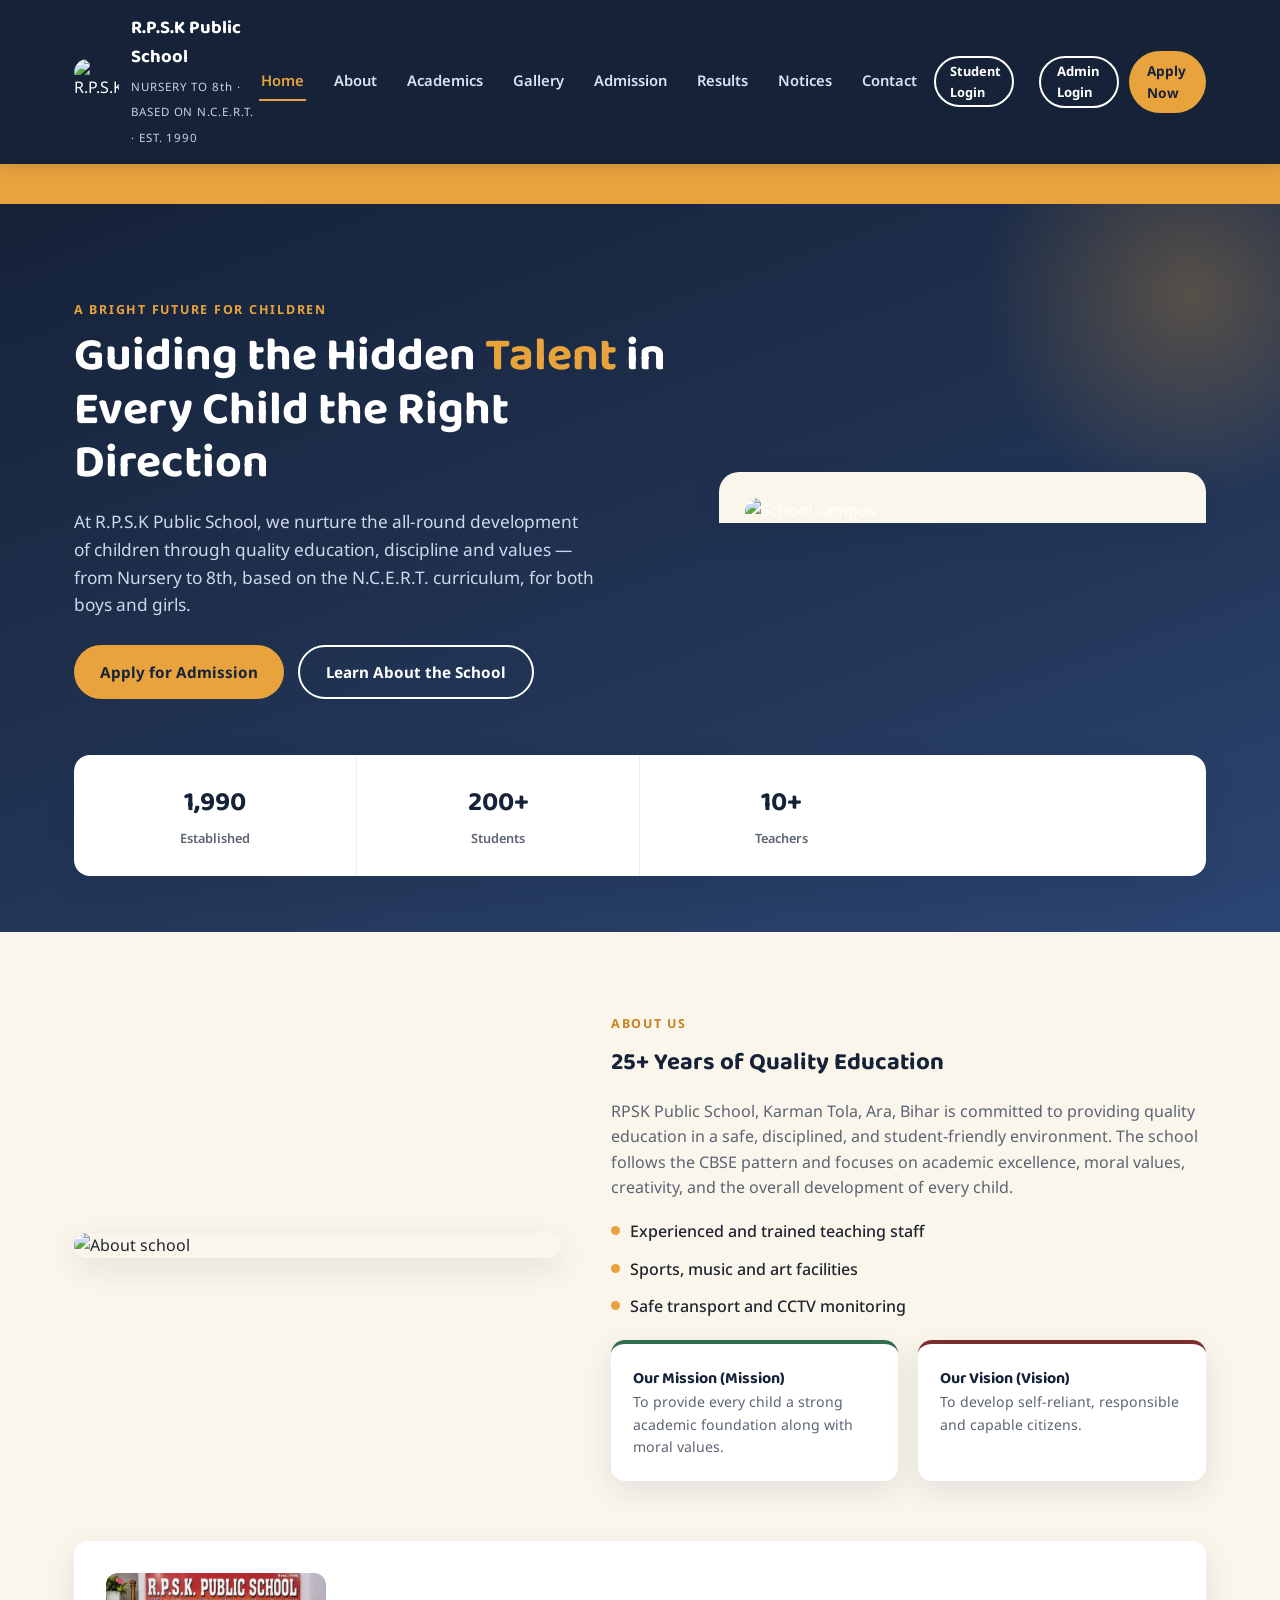
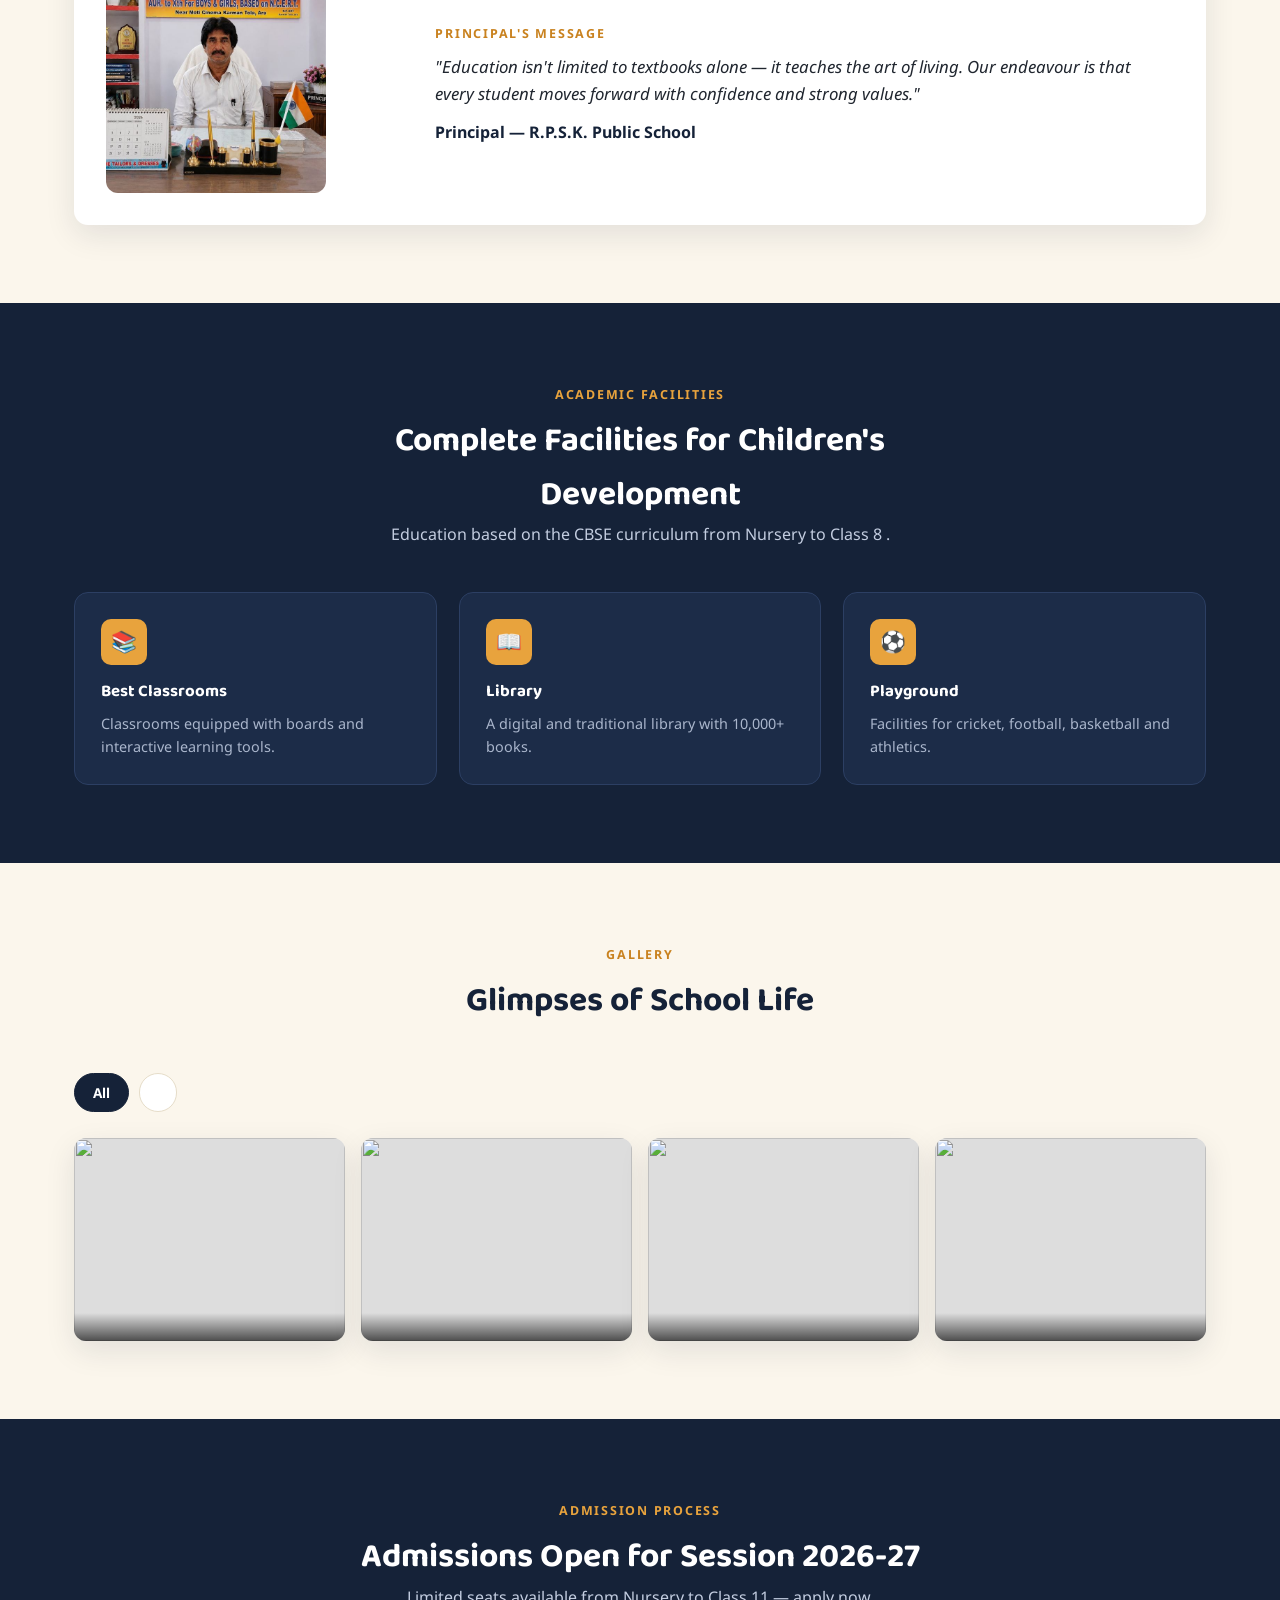
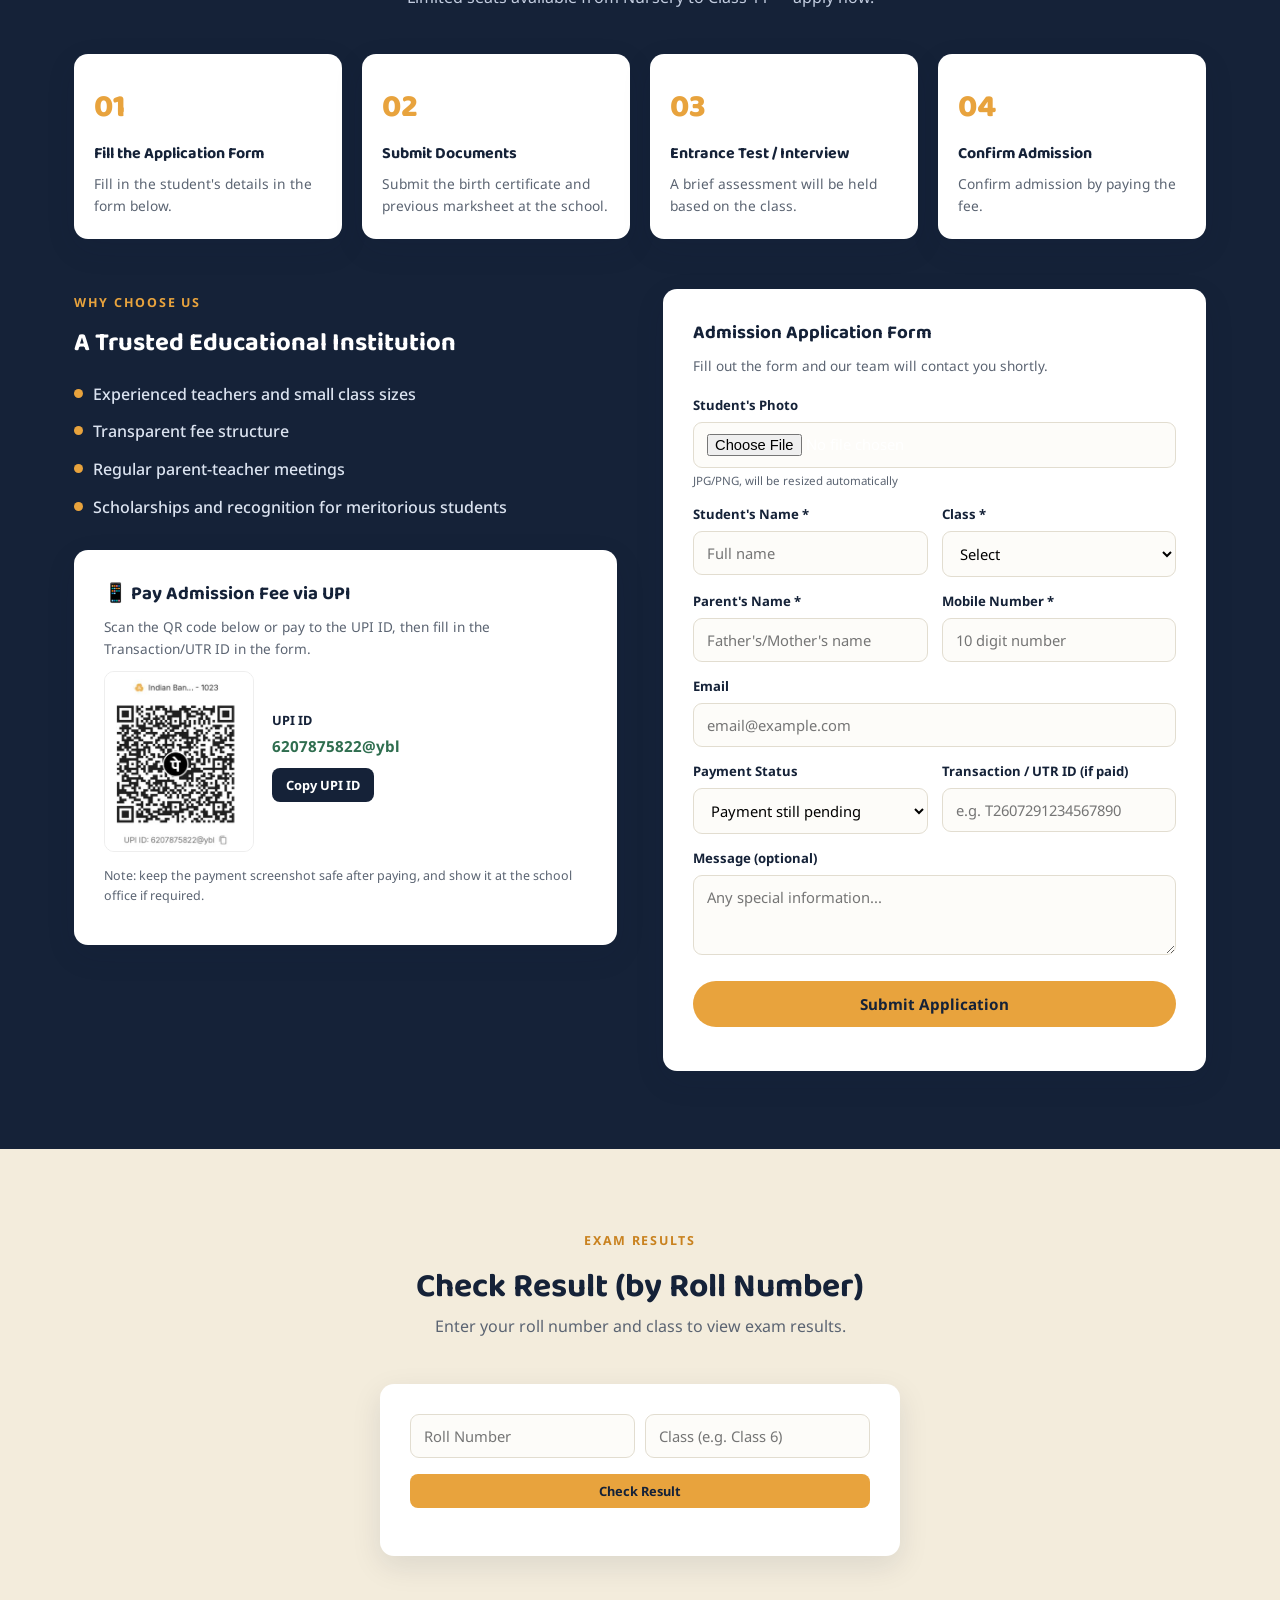
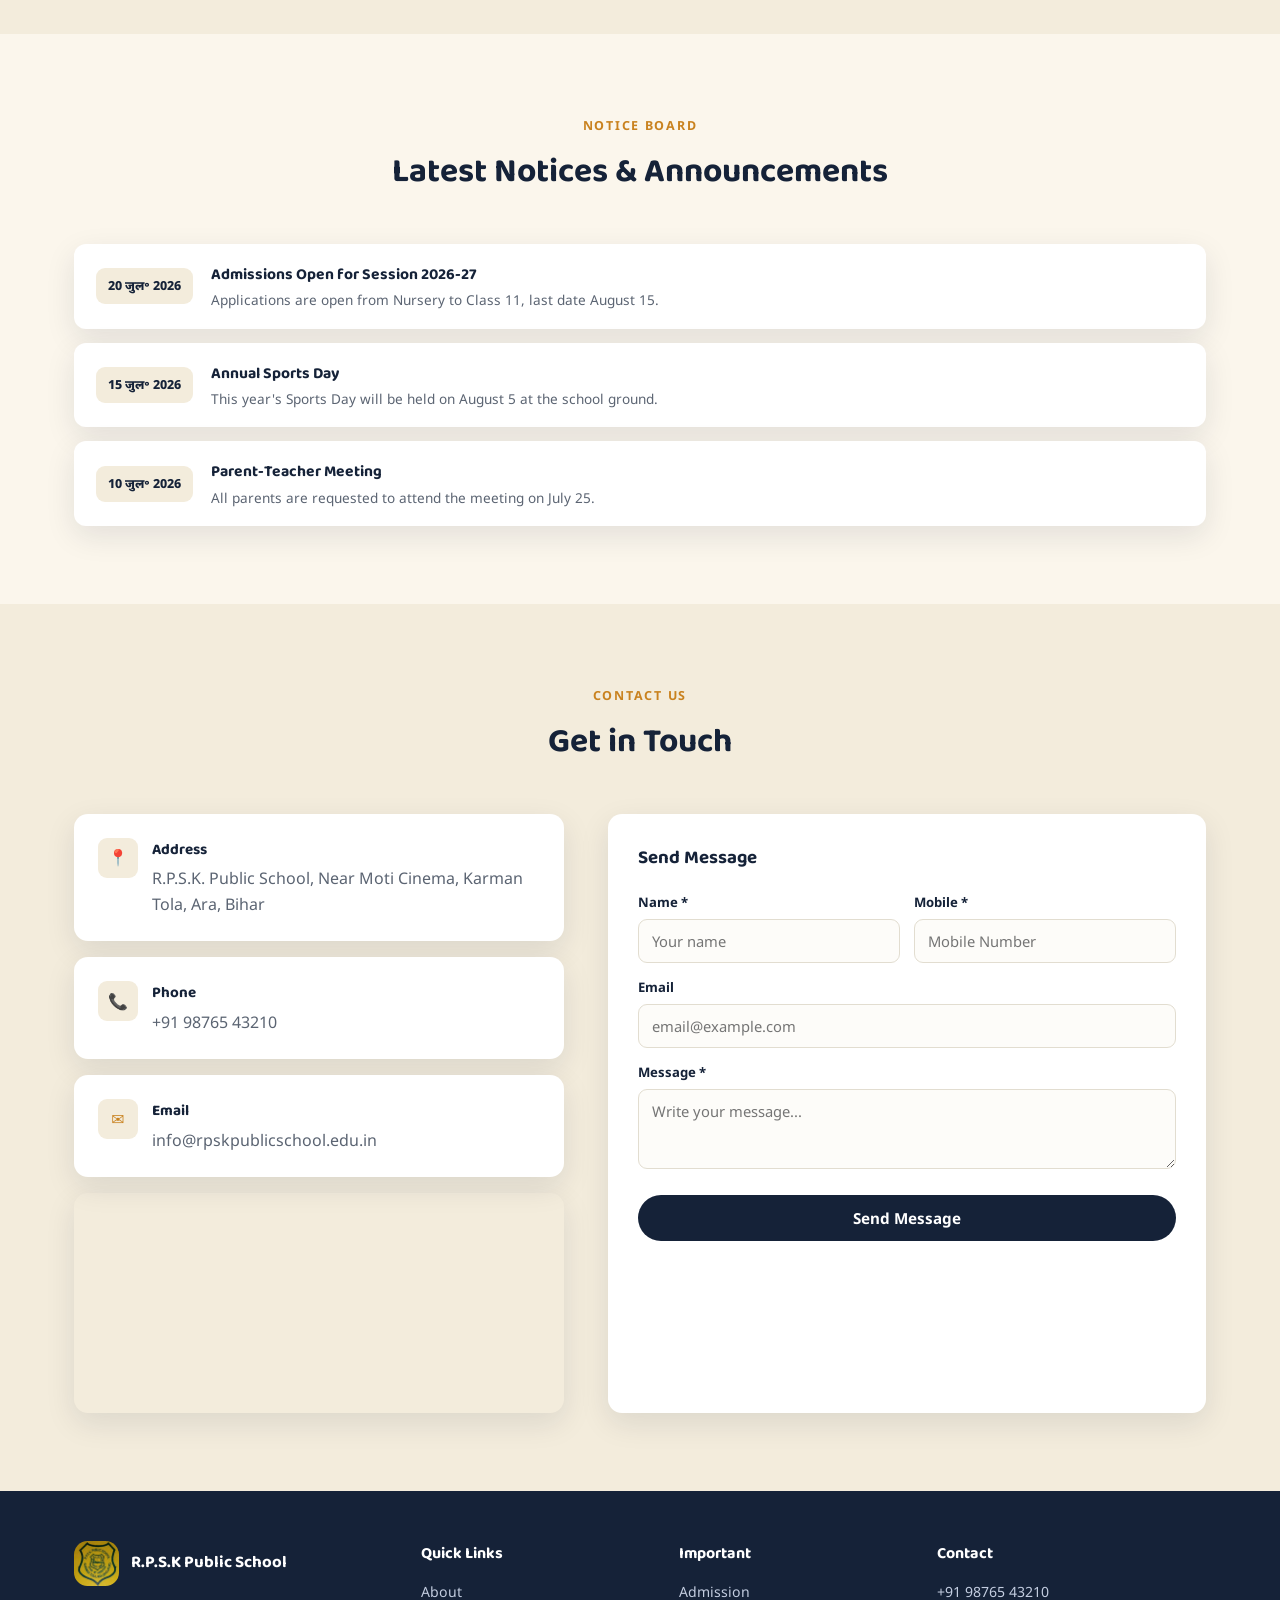
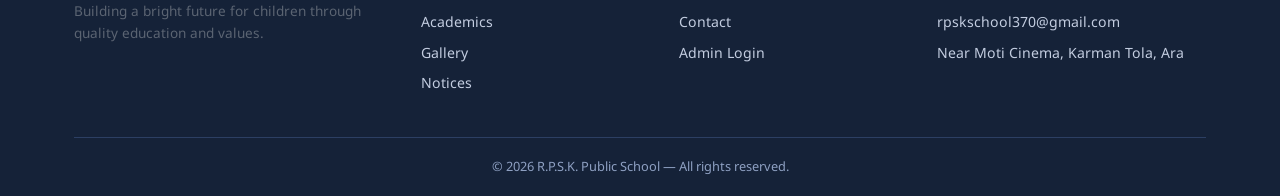
==== commit 934e7649: "Add files via upload" ====
--- a/index.html
+++ b/index.html
@@ -57,7 +57,7 @@
       <div>
         <span class="eyebrow" style="color:var(--saffron);">A Bright Future for Children</span>
         <h2>Guiding the Hidden <em>Talent</em> in Every Child the Right Direction</h2>
-        <p class="lead">At R.P.S.K Public School, we nurture the all-round development of children through quality education, discipline and values — from Nursery to Xth, based on the N.C.E.R.T. curriculum, for both boys and girls.</p>
+        <p class="lead">At R.P.S.K Public School, we nurture the all-round development of children through quality education, discipline and values — from Nursery to 8th, based on the N.C.E.R.T. curriculum, for both boys and girls.</p>
         <div class="hero-actions">
           <a href="#admission" class="btn btn-primary">Apply for Admission</a>
           <a href="#about" class="btn btn-outline">Learn About the School</a>
@@ -69,9 +69,8 @@
     </div>
     <div class="stats-bar reveal">
       <div class="stat"><b>1990</b><span>Established</span></div>
-      <div class="stat"><b>1200+</b><span>Students</span></div>
-      <div class="stat"><b>65+</b><span>Teachers</span></div>
-      <div class="stat"><b>98%</b><span>Board Result</span></div>
+      <div class="stat"><b>200+</b><span>Students</span></div>
+      <div class="stat"><b>10+</b><span>Teachers</span></div>
     </div>
   </div>
   <div class="hero-spacer"></div>
@@ -84,10 +83,10 @@
       <div>
         <span class="eyebrow">About Us</span>
         <h2 style="margin-bottom:16px;">25+ Years of Quality Education</h2>
-        <p>R.P.S.K Public School was established in 1990 with the goal of providing children a modern, value-based education. Located near Moti Cinema, Karman Tola, Ara, the school is counted today among the most trusted institutions in the region.</p>
+        <p>RPSK Public School, Karman Tola, Ara, Bihar is committed to providing quality education in a safe, disciplined, and student-friendly environment. The school follows the CBSE pattern and focuses on academic excellence, moral values, creativity, and the overall development of every child.</p>
         <ul class="pill-list">
           <li><span class="dot"></span> Experienced and trained teaching staff</li>
-          <li><span class="dot"></span> Smart classrooms and digital library</li>
+
           <li><span class="dot"></span> Sports, music and art facilities</li>
           <li><span class="dot"></span> Safe transport and CCTV monitoring</li>
         </ul>
@@ -114,15 +113,15 @@
     <div class="section-head center reveal">
       <span class="eyebrow" style="color:var(--saffron);">Academic Facilities</span>
       <h2>Complete Facilities for Children's Development</h2>
-      <p>Education based on the CBSE curriculum from Nursery to Class 12 (Science / Commerce / Arts).</p>
+      <p>Education based on the CBSE curriculum from Nursery to Class 8 .</p>
     </div>
     <div class="cards3">
-      <div class="feat-card reveal"><div class="ic">📚</div><h4>Smart Classrooms</h4><p>Classrooms equipped with digital boards and interactive learning tools.</p></div>
-      <div class="feat-card reveal"><div class="ic">🔬</div><h4>Science Laboratory</h4><p>Well-equipped Physics, Chemistry and Biology labs.</p></div>
-      <div class="feat-card reveal"><div class="ic">💻</div><h4>Computer Lab</h4><p>Training with modern computers and internet facility.</p></div>
+      <div class="feat-card reveal"><div class="ic">📚</div><h4>Best Classrooms</h4><p>Classrooms equipped with boards and interactive learning tools.</p></div>
+      <!-- <div class="feat-card reveal"><div class="ic">🔬</div><h4>Science Laboratory</h4><p>Well-equipped Physics, Chemistry and Biology labs.</p></div>
+      <div class="feat-card reveal"><div class="ic">💻</div><h4>Computer Lab</h4><p>Training with modern computers and internet facility.</p></div> -->
       <div class="feat-card reveal"><div class="ic">📖</div><h4>Library</h4><p>A digital and traditional library with 10,000+ books.</p></div>
       <div class="feat-card reveal"><div class="ic">⚽</div><h4>Playground</h4><p>Facilities for cricket, football, basketball and athletics.</p></div>
-      <div class="feat-card reveal"><div class="ic">🚌</div><h4>Transport Facility</h4><p>GPS-enabled safe school bus service, covering every part of the city.</p></div>
+      <!-- <div class="feat-card reveal"><div class="ic">🚌</div><h4>Transport Facility</h4><p>GPS-enabled safe school bus service, covering every part of the city.</p></div> -->
     </div>
   </div>
 </section>
@@ -283,14 +282,14 @@
     <div class="footer-grid">
       <div>
         <div class="brand" style="margin-bottom:14px;">
-          <img src="C:\Users\samar\Downloads\IMG-20260729-WA0004.jpg" alt="R.P.S.K logo" height="45" width="45" style="border-radius: 30%; ">
+          <img src="[data-uri]" alt="R.P.S.K logo" height="45" width="45" style="border-radius: 30%; ">
           <div class="brand-text"><h1 style="font-size:1.05rem;">R.P.S.K Public School</h1></div>
         </div>
         <p style="font-size:.85rem;">Building a bright future for children through quality education and values.</p>
       </div>
       <div><h4>Quick Links</h4><a href="#about">About</a><a href="#academics">Academics</a><a href="#gallery">Gallery</a><a href="#notices">Notices</a></div>
       <div><h4>Important</h4><a href="#admission">Admission</a><a href="#contact">Contact</a><a href="#" onclick="showAdmin()">Admin Login</a></div>
-      <div><h4>Contact</h4><a>+91 98765 43210</a><a>info@rpskpublicschool.edu.in</a><a>Near Moti Cinema, Karman Tola, Ara</a></div>
+      <div><h4>Contact</h4><a>+91 98765 43210</a><a>rpskschool370@gmail.com</a><a>Near Moti Cinema, Karman Tola, Ara</a></div>
     </div>
     <div class="foot-bottom">© 2026 R.P.S.K. Public School — All rights reserved.</div>
   </div>
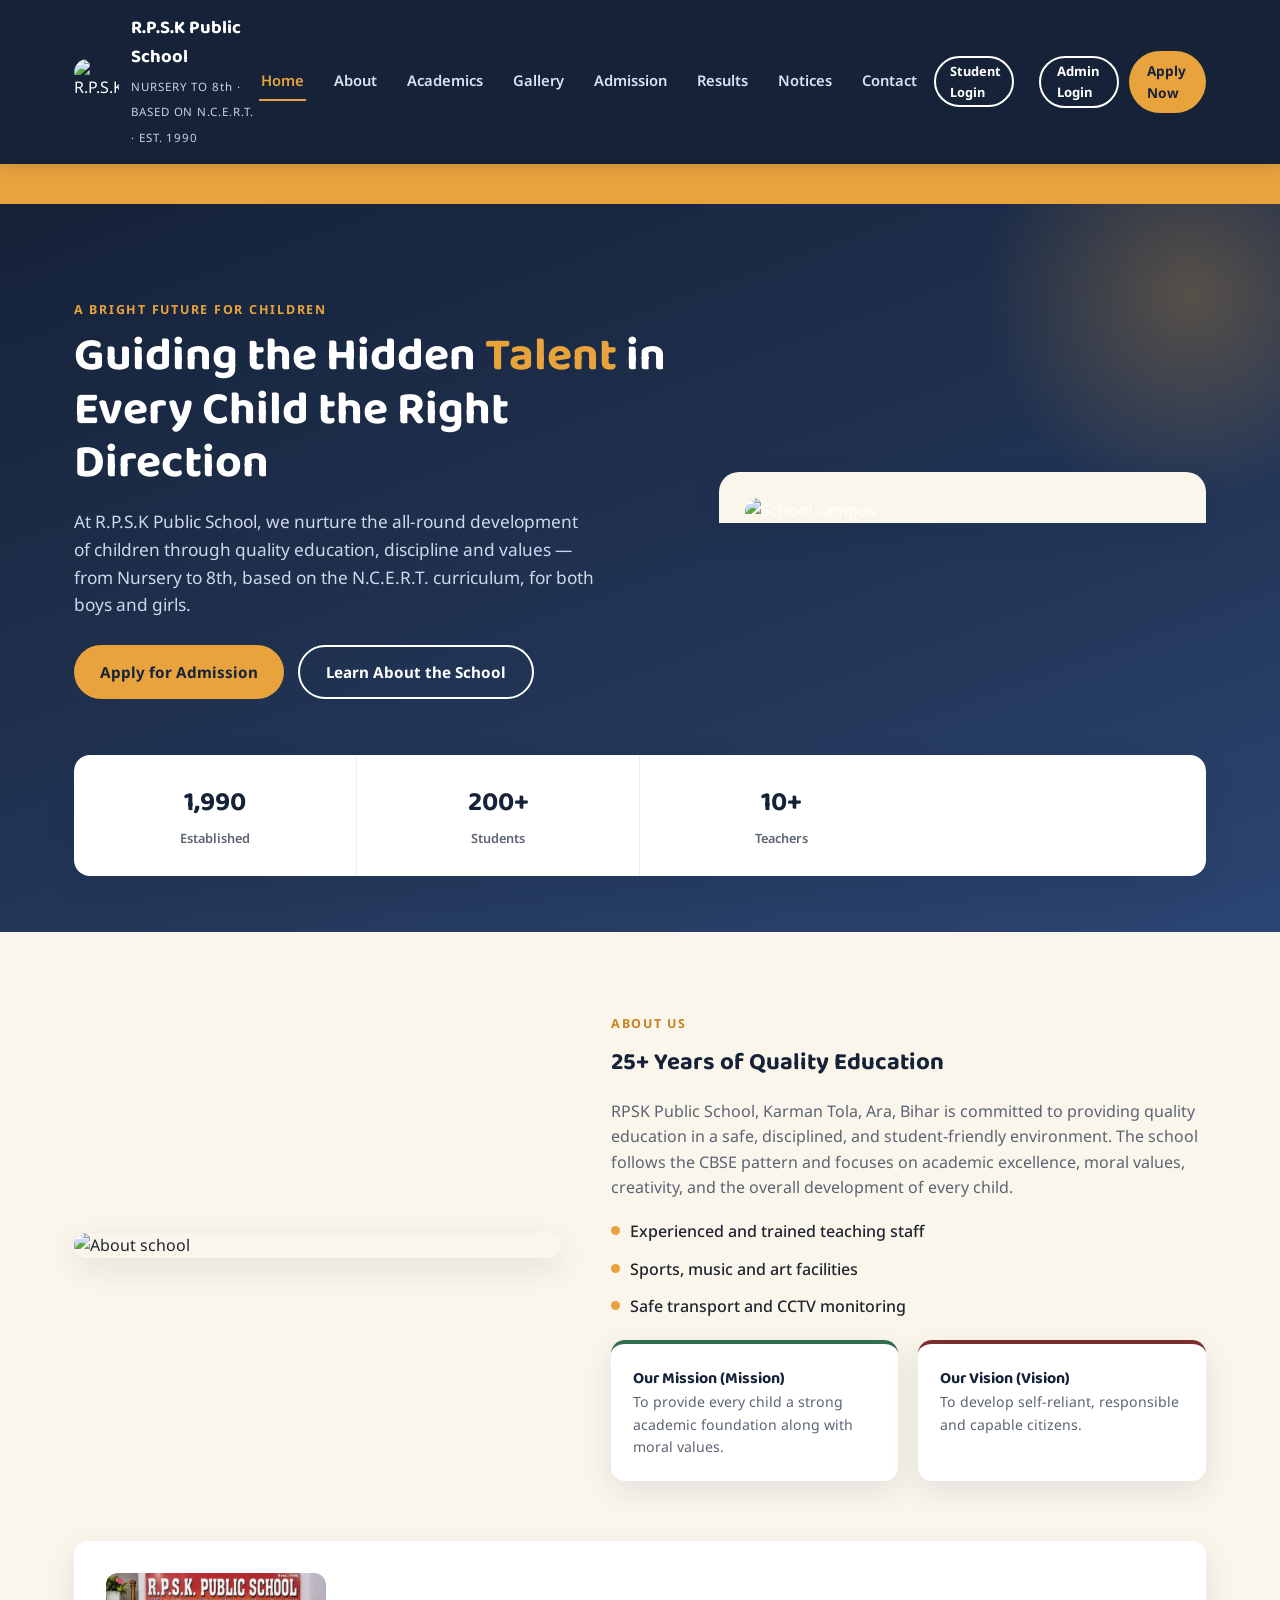
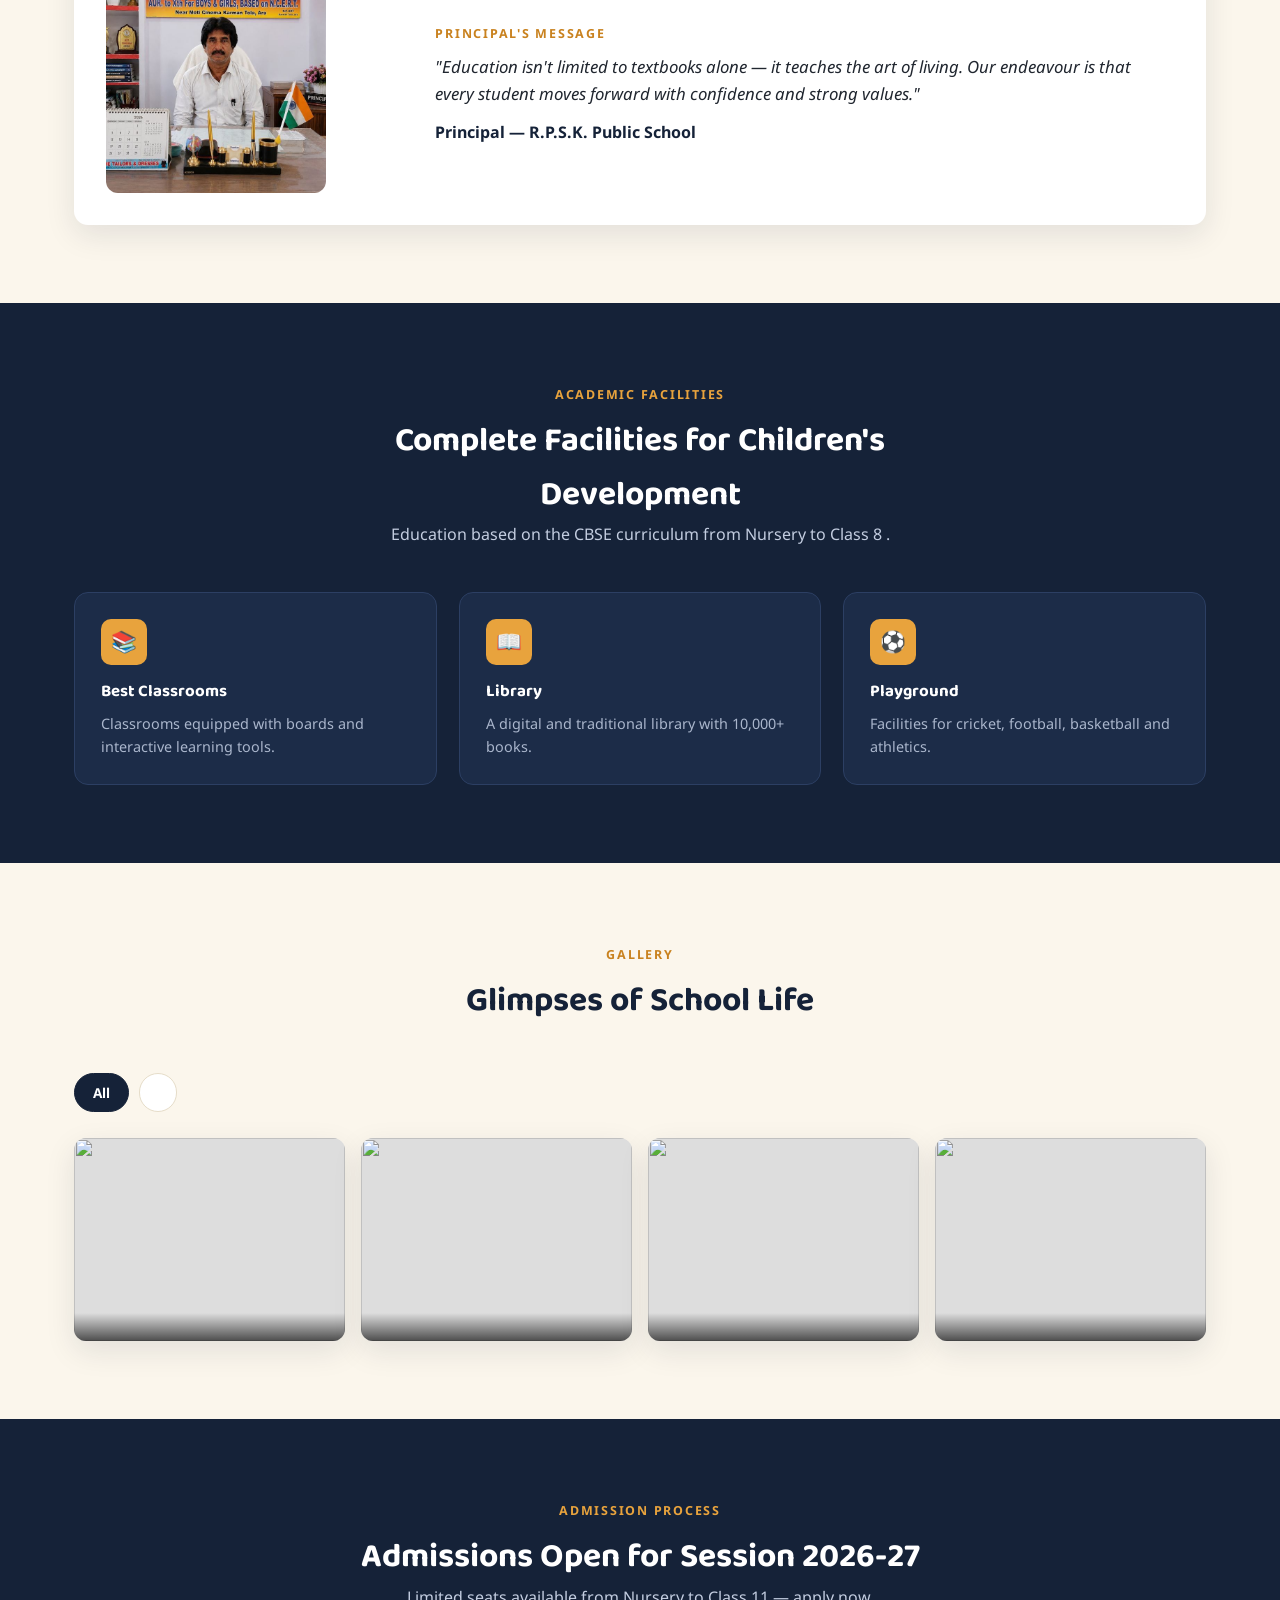
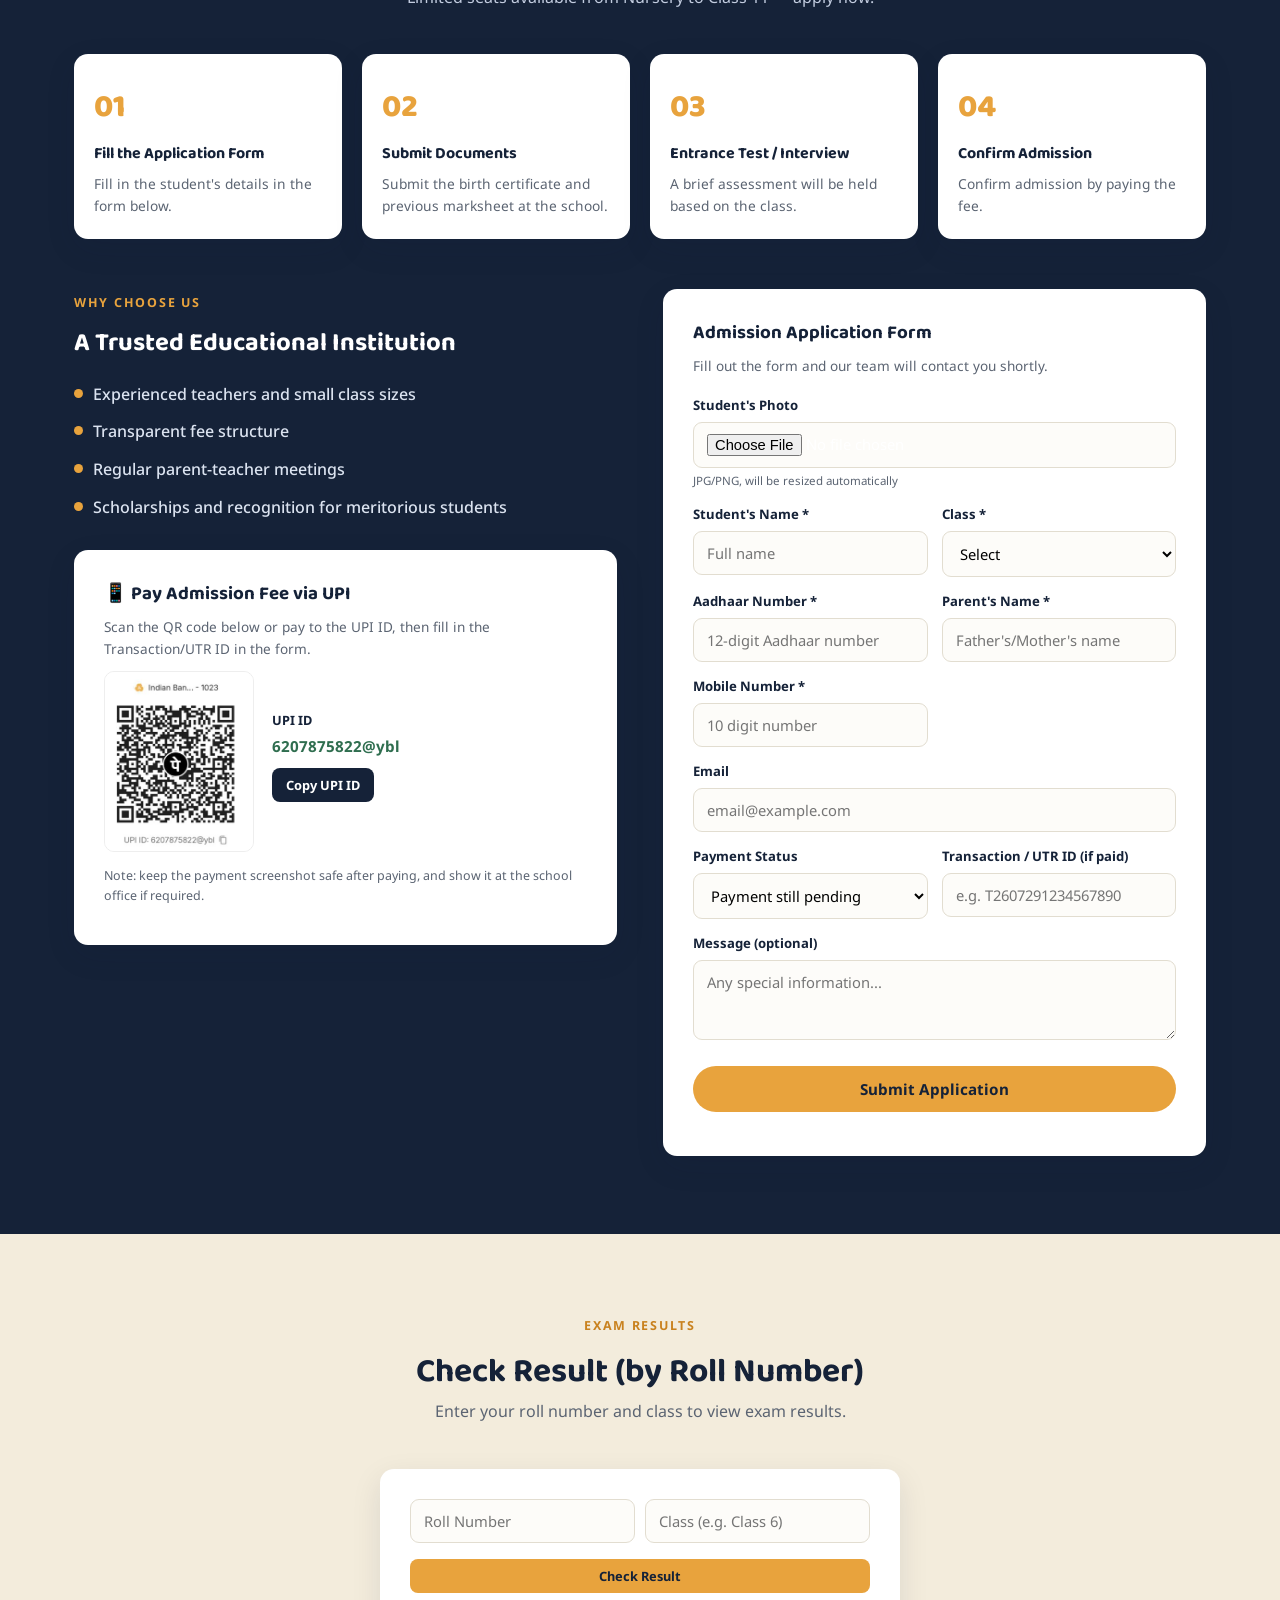
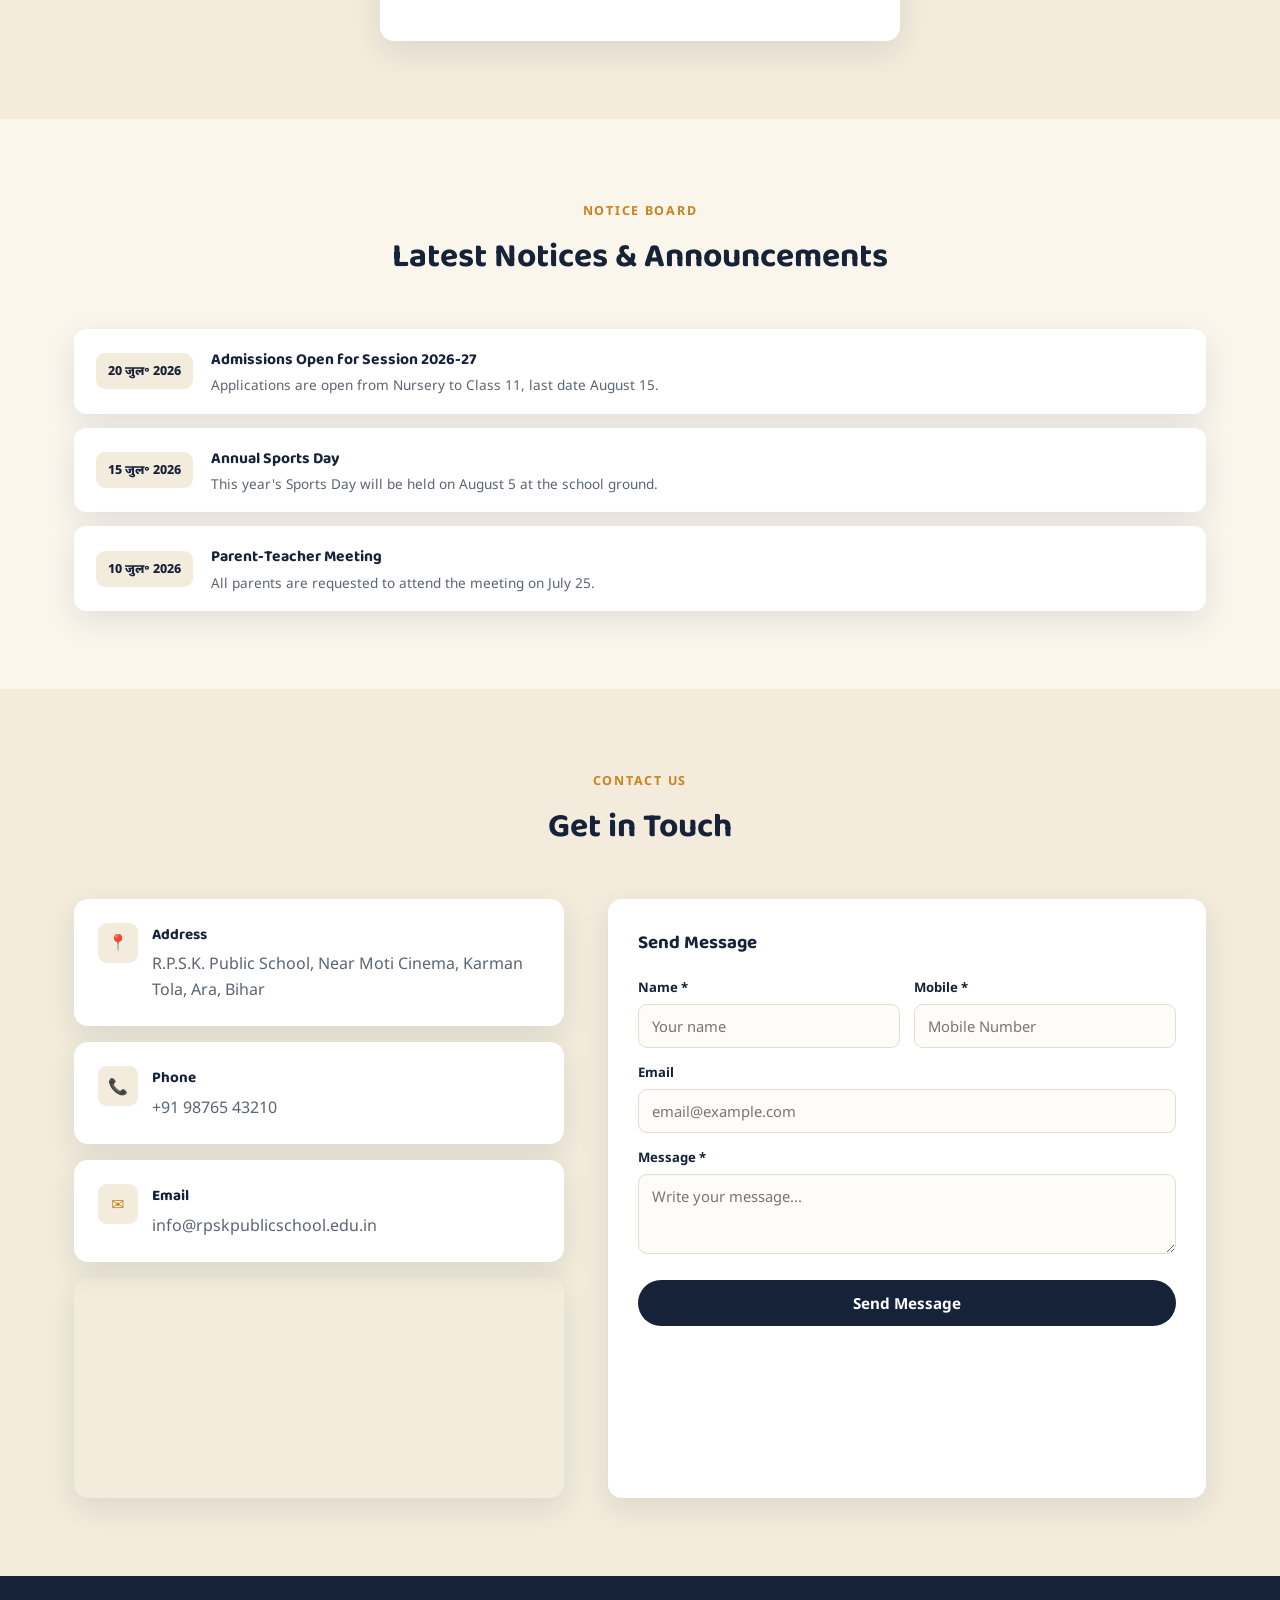
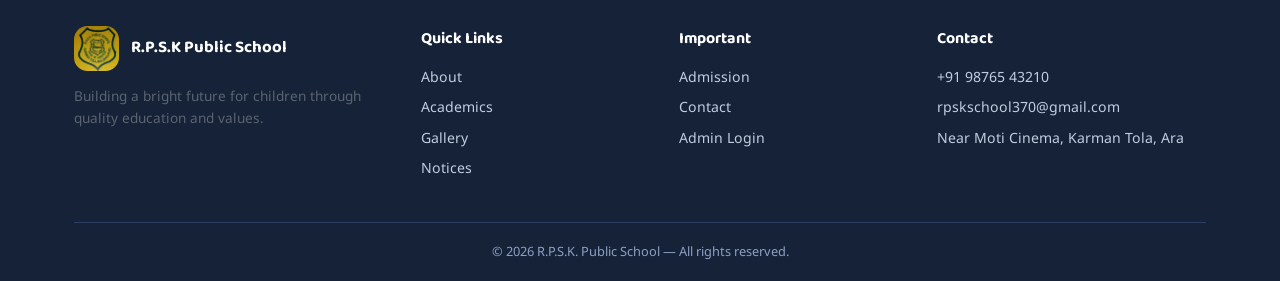
==== commit 8673e55d: "Add files via upload" ====
--- a/index.html
+++ b/index.html
@@ -199,6 +199,7 @@
                 <option>Class 7</option><option>Class 8</option>
               </select>
             </div>
+            <div><label for="AADHAAR NUMBER">Aadhaar Number *</label><input type="number" required name="aadhaar" placeholder="12-digit Aadhaar number"></div>
             <div><label>Parent's Name *</label><input required name="parent" placeholder="Father's/Mother's name"></div>
             <div><label>Mobile Number *</label><input required name="phone" pattern="[0-9]{10}" placeholder="10 digit number"></div>
             <div class="full"><label>Email</label><input type="email" name="email" placeholder="email@example.com"></div>
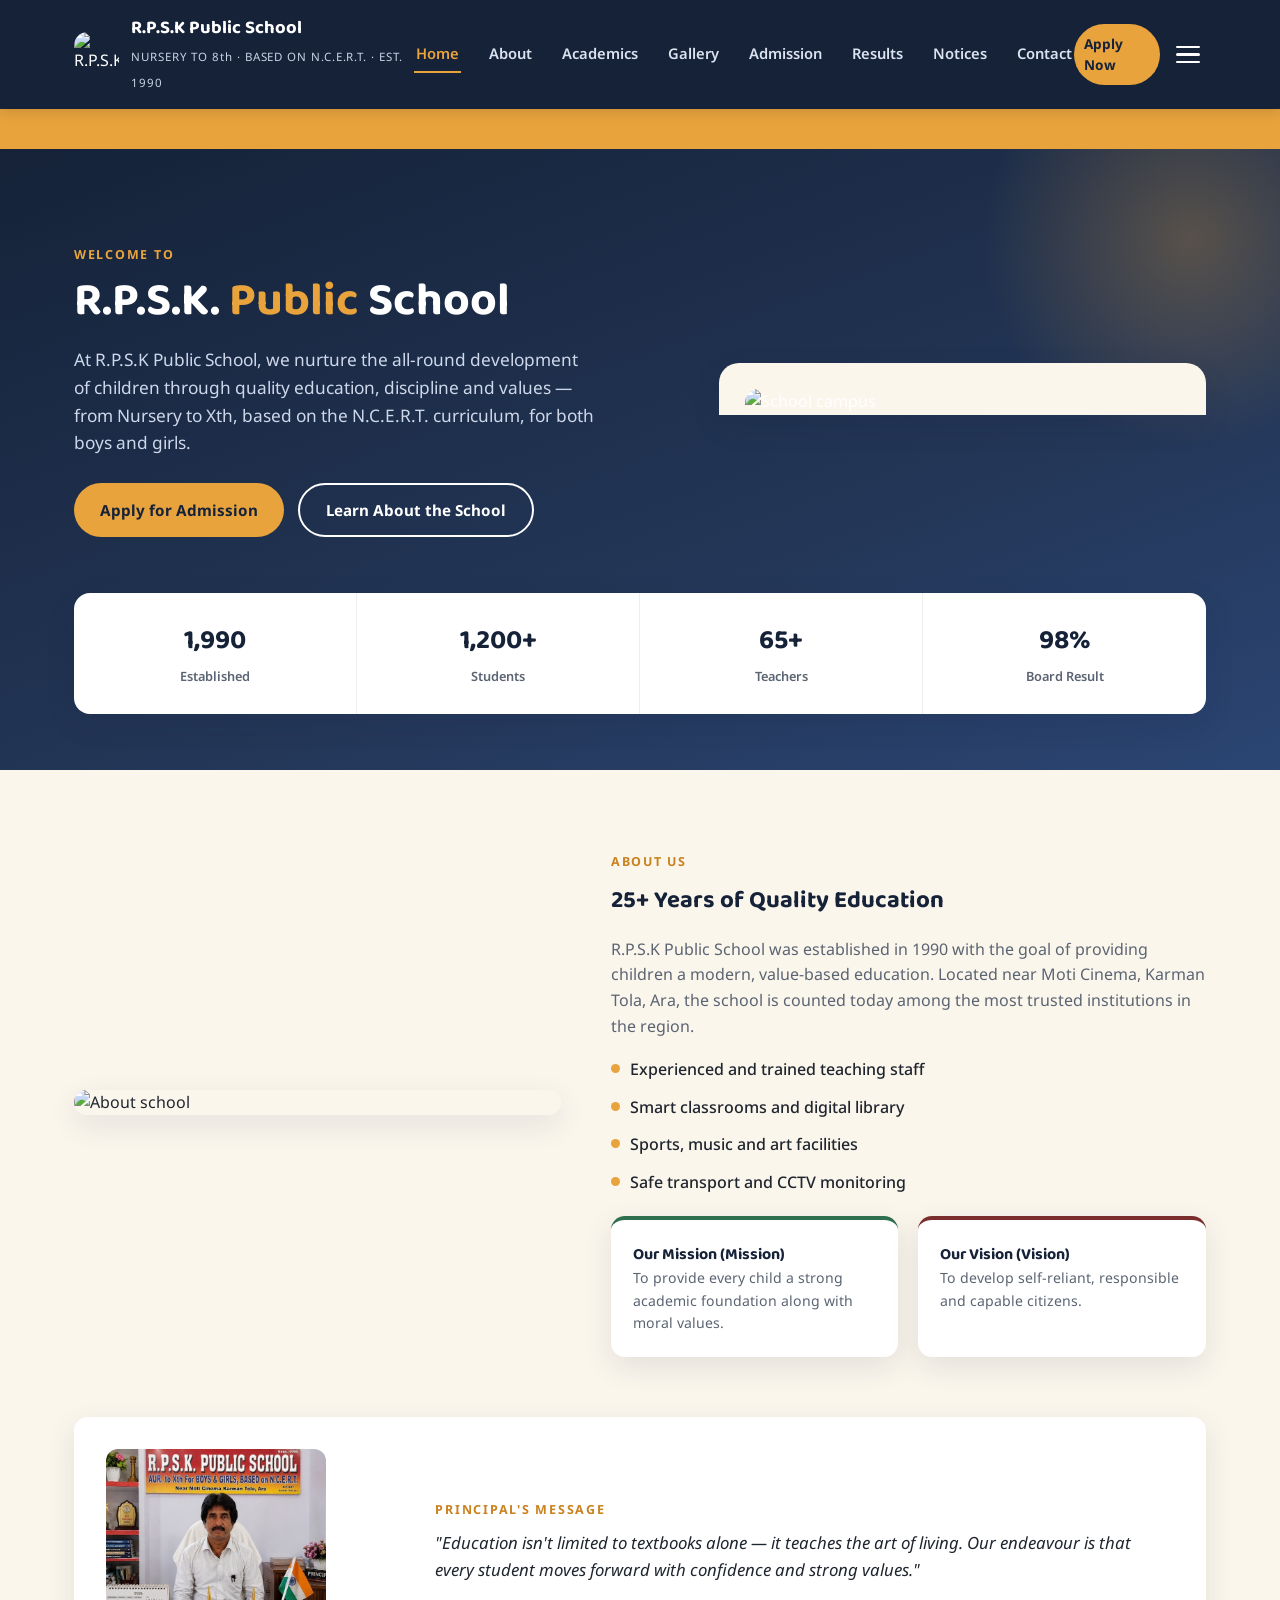
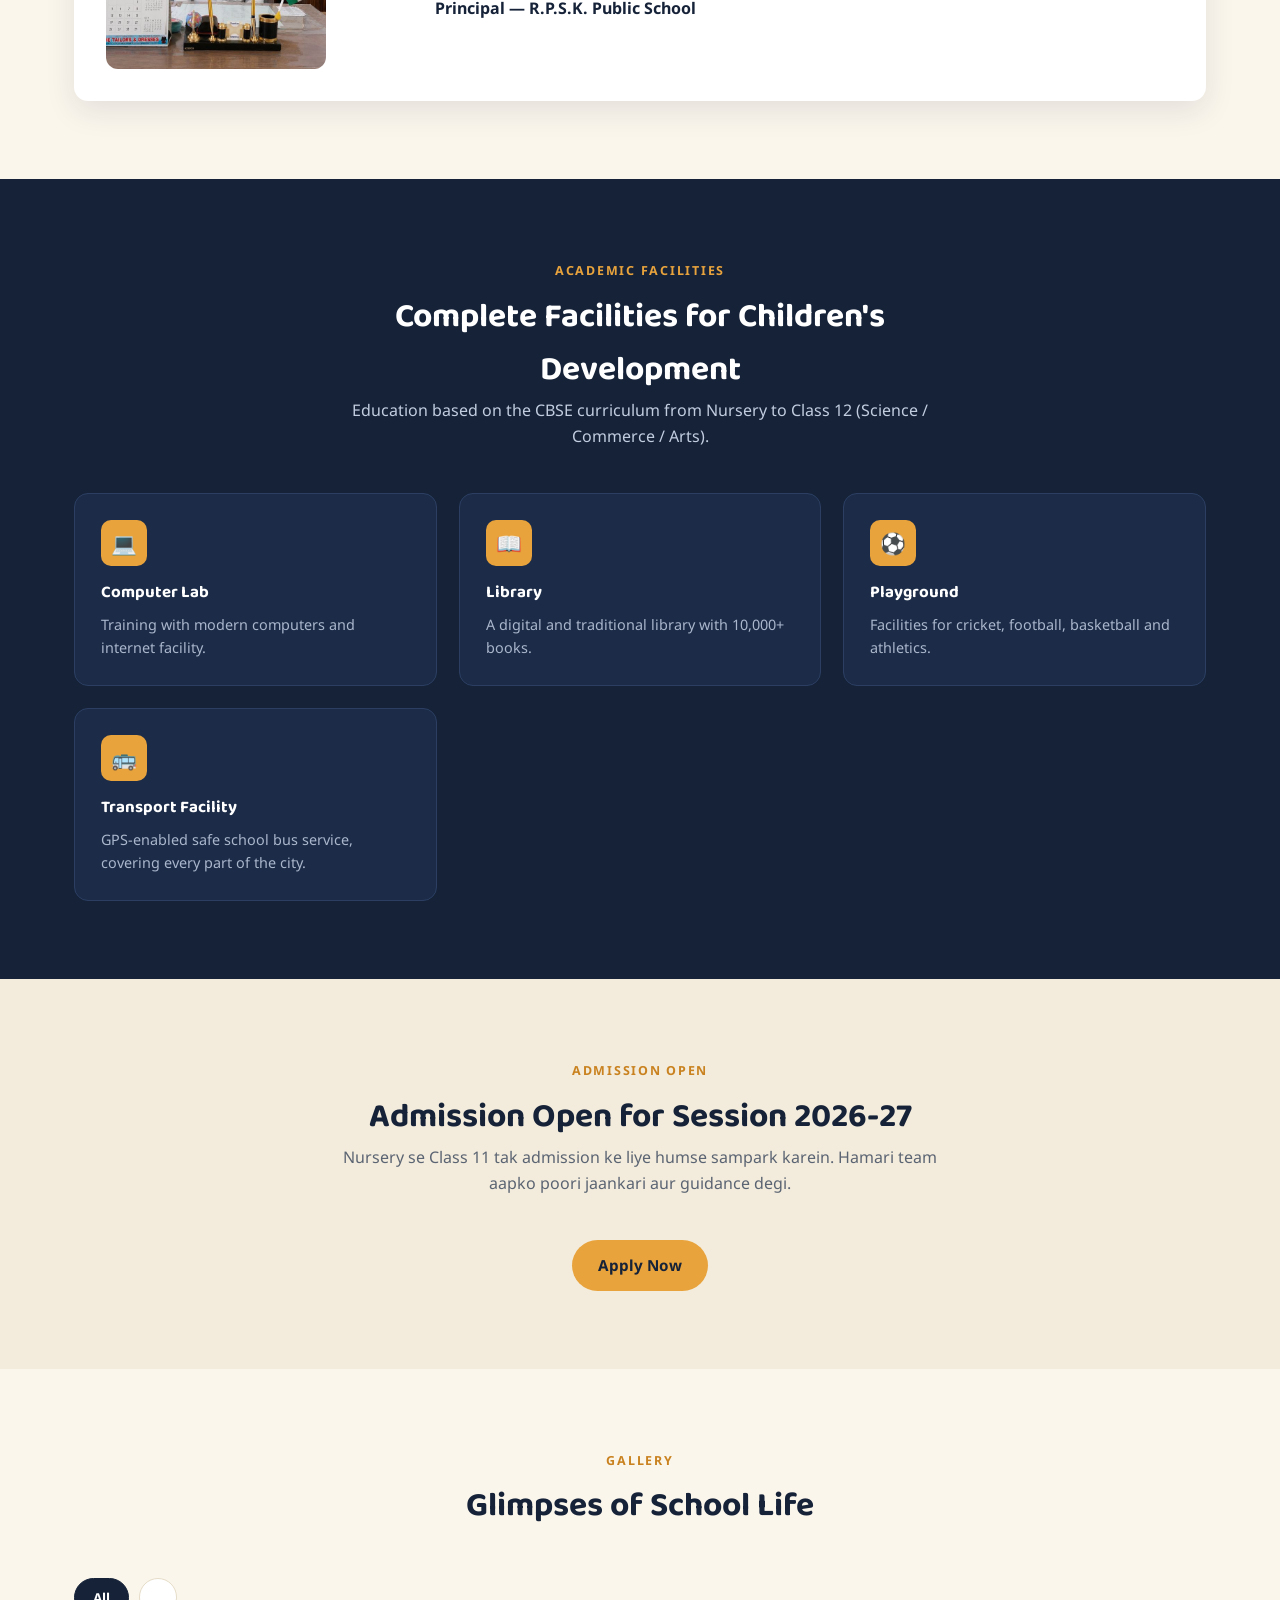
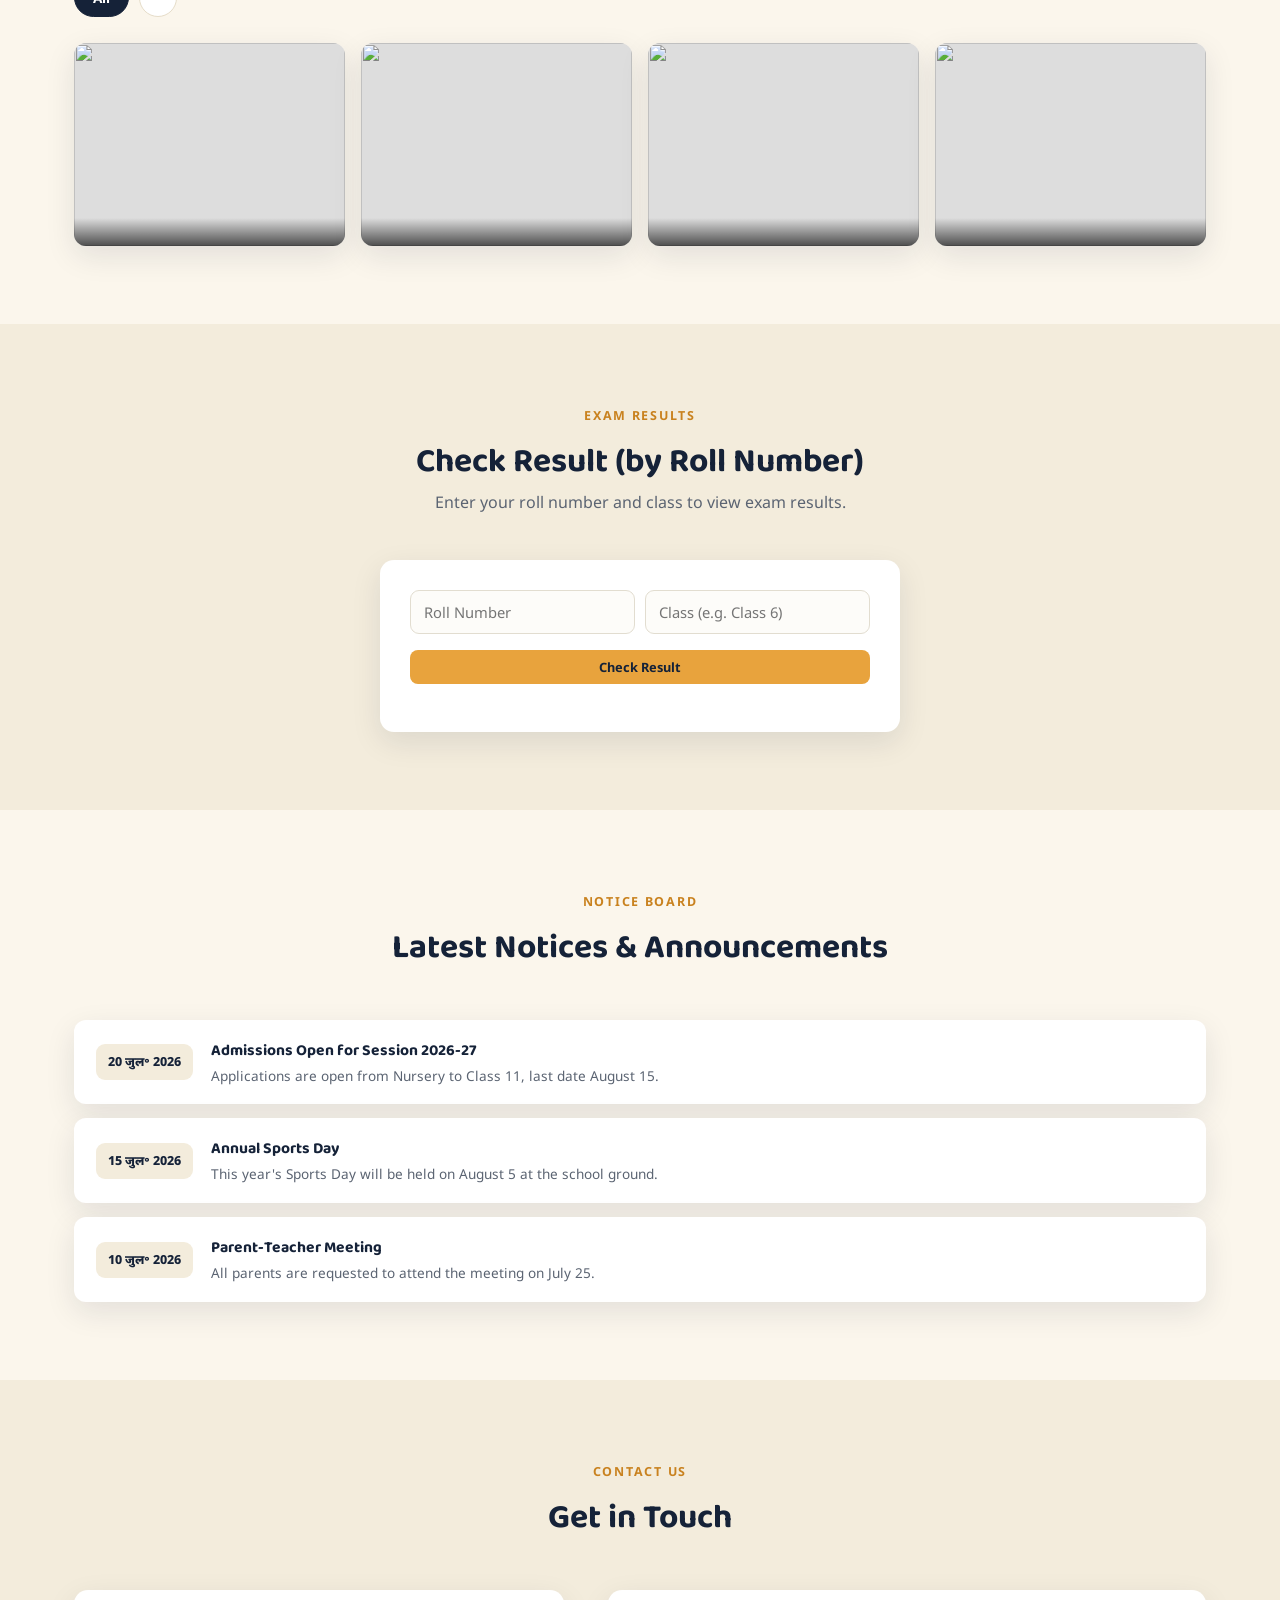
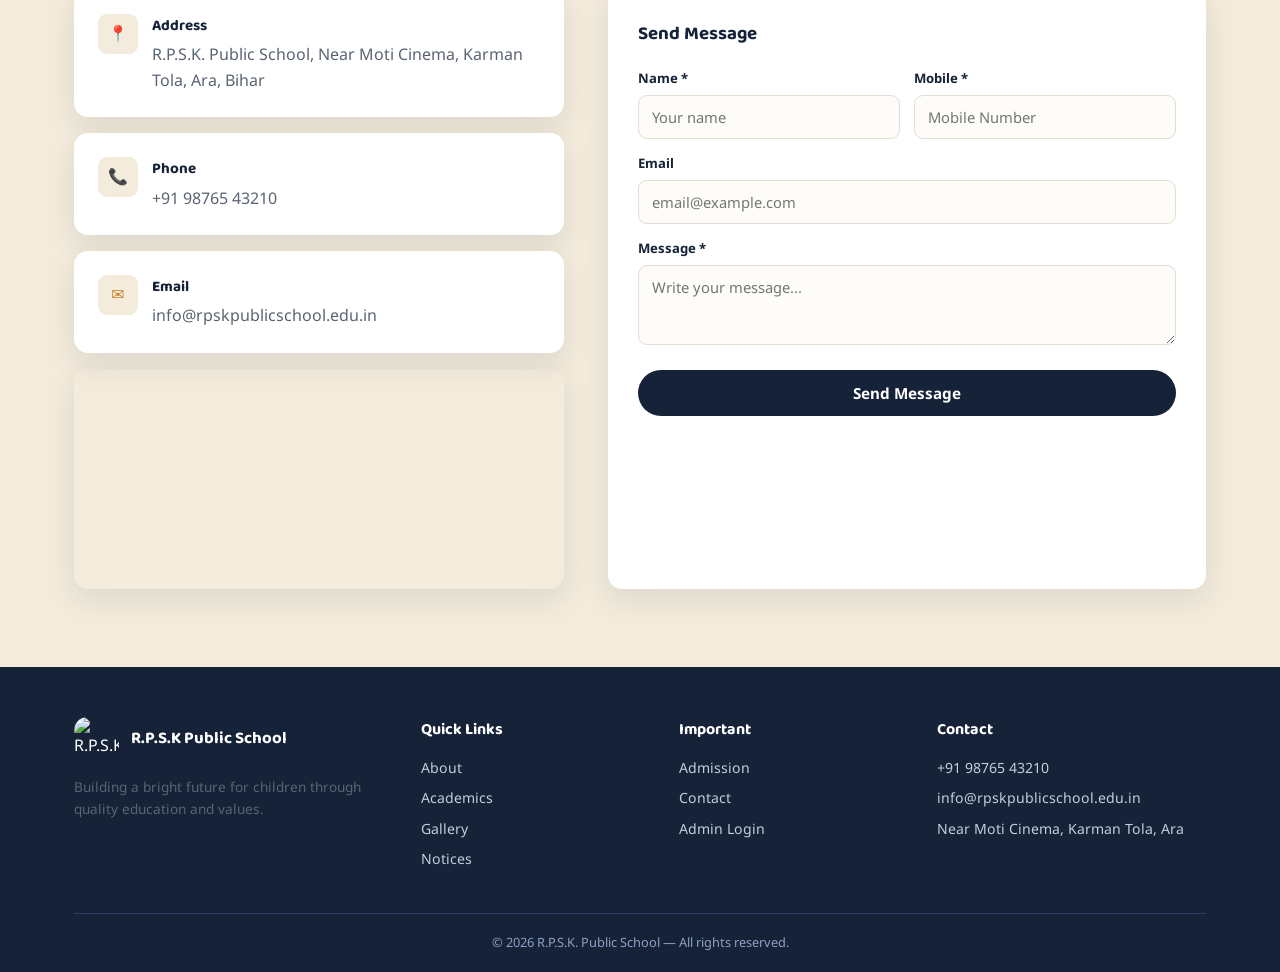
==== commit 0f7010c0: "Add files via upload" ====
--- a/index.html
+++ b/index.html
@@ -1,1252 +1,1124 @@
-<!DOCTYPE html>
-<html lang="en">
-<head>
-<meta charset="UTF-8">
-<meta name="viewport" content="width=device-width, initial-scale=1.0">
-<title>R.P.S.K Public School</title>
-<link rel="stylesheet" href="style.css">
-</head>
-<body>
-
-<header class="topbar">
-  <div class="nav-row">
-    <div class="brand">
-      <img src="https://content.jdmagicbox.com/comp/arrah/i6/9999p6182.6182.221119171653.l7i6/catalogue/rpsk-public-school-arrah-schools-bkvzgjqqtf.jpg" alt="R.P.S.K logo" height="45" width="45" style="border-radius: 30%; ">
-      <div class="brand-text">
-        <h1>R.P.S.K Public School</h1>
-        <span>NURSERY TO 8th · BASED ON N.C.E.R.T. · EST. 1990</span>
-      </div>
-    </div>
-    <nav class="links">
-      <a href="#home" class="nav-link active">Home</a>
-      <a href="#about" class="nav-link">About</a>
-      <a href="#academics" class="nav-link">Academics</a>
-      <a href="#gallery" class="nav-link">Gallery</a>
-      <a href="#admission" class="nav-link">Admission</a>
-      <a href="#results" class="nav-link">Results</a>
-      <a href="#notices" class="nav-link">Notices</a>
-      <a href="#contact" class="nav-link">Contact</a>
-    </nav>
-    <div class="nav-cta">
-      <a href="#" class="btn btn-outline" onclick="showPortal('student')" style="padding:3px 14px; margin: 15px; font-size:.8rem;">Student Login</a>
-      
-      <a href="#" class="btn btn-outline" onclick="showAdmin()" style="padding:3px 16px;font-size:.82rem;">Admin Login</a>
-      <a href="#admission" class="btn btn-primary" style="padding:9px 18px;font-size:.85rem;">Apply Now</a>
-      <button class="hamburger" onclick="document.getElementById('mmenu').classList.toggle('hidden')"><span></span><span></span><span></span></button>
-    </div>
-  </div>
-  <div class="mobile-menu hidden" id="mmenu">
-    <a href="#home">Home</a><a href="#about">About</a><a href="#academics">Academics</a>
-    <a href="#gallery">Gallery</a><a href="#admission">Admission</a><a href="#results">Results</a><a href="#notices">Notices</a>
-    <a href="#contact">Contact</a>
-    <a href="#" onclick="showPortal('student')">Student Login</a>
-    
-    <a href="#" onclick="showAdmin()">Admin Login</a>
-  </div>
-</header>
-
-<div class="ticker-wrap">
-  <div class="ticker-track" id="tickerTrack"><b>Notice</b> Loading...</div>
-</div>
-
-<div id="publicSite">
-
-<section class="hero" id="home" style="padding-bottom:0;">
-  <div class="container">
-    <div class="hero-grid">
-      <div>
-        <span class="eyebrow" style="color:var(--saffron);">A Bright Future for Children</span>
-        <h2>Guiding the Hidden <em>Talent</em> in Every Child the Right Direction</h2>
-        <p class="lead">At R.P.S.K Public School, we nurture the all-round development of children through quality education, discipline and values — from Nursery to 8th, based on the N.C.E.R.T. curriculum, for both boys and girls.</p>
-        <div class="hero-actions">
-          <a href="#admission" class="btn btn-primary">Apply for Admission</a>
-          <a href="#about" class="btn btn-outline">Learn About the School</a>
-        </div>
-      </div>
-      <div class="hero-art">
-        <img src="https://lh3.googleusercontent.com/gps-cs-s/AHRPTWlnj0iA1QIGA9QS4T1gZAv6tykWxnoKSo1h-itj6fnXF_LHozMMpp5fnfxBohuXNR7iOrMlFlPBey_T3EZ1uVhK37QL7Ch_kAAfYW9mlMzQFr_feoHUK76JyoLU1CqqGAlfBMrg=s680-w680-h510-rw" alt="School campus">
-      </div>
-    </div>
-    <div class="stats-bar reveal">
-      <div class="stat"><b>1990</b><span>Established</span></div>
-      <div class="stat"><b>200+</b><span>Students</span></div>
-      <div class="stat"><b>10+</b><span>Teachers</span></div>
-    </div>
-  </div>
-  <div class="hero-spacer"></div>
-</section>
-
-<section id="about">
-  <div class="container">
-    <div class="about-grid">
-      <div class="about-img reveal"><img src="https://lh3.googleusercontent.com/gps-cs-s/AHRPTWkNkrLllOklgz6tj20rv09yCwYUmEAwdN8fSu-bf-i5ocJGx2X9gB26Nu-0U9_vxlyCF2gn-KuC9r09EflIMdS6pSrDhMAzA3wnMBW8AMXk05tCDX5urRHVD4iKKnBFmA5XAkoe=s680-w680-h510-rw" alt="About school"></div>
-      <div>
-        <span class="eyebrow">About Us</span>
-        <h2 style="margin-bottom:16px;">25+ Years of Quality Education</h2>
-        <p>RPSK Public School, Karman Tola, Ara, Bihar is committed to providing quality education in a safe, disciplined, and student-friendly environment. The school follows the CBSE pattern and focuses on academic excellence, moral values, creativity, and the overall development of every child.</p>
-        <ul class="pill-list">
-          <li><span class="dot"></span> Experienced and trained teaching staff</li>
-
-          <li><span class="dot"></span> Sports, music and art facilities</li>
-          <li><span class="dot"></span> Safe transport and CCTV monitoring</li>
-        </ul>
-        <div class="mv-cards">
-          <div class="mv-card reveal"><h4>Our Mission (Mission)</h4><p style="margin:0;font-size:.88rem;">To provide every child a strong academic foundation along with moral values.</p></div>
-          <div class="mv-card reveal"><h4>Our Vision (Vision)</h4><p style="margin:0;font-size:.88rem;">To develop self-reliant, responsible and capable citizens.</p></div>
-        </div>
-      </div>
-    </div>
-
-    <div class="principal-card reveal" style="margin-top:60px;">
-      <img src="[data-uri]" alt="Principal - R.P.S.K. Public School" style="width:220px;height:220px;object-fit:cover;">
-      <div>
-        <span class="eyebrow">Principal's Message</span>
-        <blockquote>"Education isn't limited to textbooks alone — it teaches the art of living. Our endeavour is that every student moves forward with confidence and strong values."</blockquote>
-        <p style="margin:0;font-weight:700;color:var(--navy);">Principal — R.P.S.K. Public School</p>
-      </div>
-    </div>
-  </div>
-</section>
-
-<section class="bg-navy" id="academics">
-  <div class="container">
-    <div class="section-head center reveal">
-      <span class="eyebrow" style="color:var(--saffron);">Academic Facilities</span>
-      <h2>Complete Facilities for Children's Development</h2>
-      <p>Education based on the CBSE curriculum from Nursery to Class 8 .</p>
-    </div>
-    <div class="cards3">
-      <div class="feat-card reveal"><div class="ic">📚</div><h4>Best Classrooms</h4><p>Classrooms equipped with boards and interactive learning tools.</p></div>
-      <!-- <div class="feat-card reveal"><div class="ic">🔬</div><h4>Science Laboratory</h4><p>Well-equipped Physics, Chemistry and Biology labs.</p></div>
-      <div class="feat-card reveal"><div class="ic">💻</div><h4>Computer Lab</h4><p>Training with modern computers and internet facility.</p></div> -->
-      <div class="feat-card reveal"><div class="ic">📖</div><h4>Library</h4><p>A digital and traditional library with 10,000+ books.</p></div>
-      <div class="feat-card reveal"><div class="ic">⚽</div><h4>Playground</h4><p>Facilities for cricket, football, basketball and athletics.</p></div>
-      <!-- <div class="feat-card reveal"><div class="ic">🚌</div><h4>Transport Facility</h4><p>GPS-enabled safe school bus service, covering every part of the city.</p></div> -->
-    </div>
-  </div>
-</section>
-
-<section id="gallery">
-  <div class="container">
-    <div class="section-head center reveal">
-      <span class="eyebrow">Gallery</span>
-      <h2>Glimpses of School Life</h2>
-    </div>
-    <div class="gal-tabs" id="galTabs"></div>
-    <div class="gal-grid" id="galGrid"></div>
-  </div>
-</section>
-
-<section class="bg-navy" id="admission">
-  <div class="container">
-    <div class="section-head center reveal">
-      <span class="eyebrow" style="color:var(--saffron);">Admission Process</span>
-      <h2>Admissions Open for Session 2026-27</h2>
-      <p>Limited seats available from Nursery to Class 11 — apply now.</p>
-    </div>
-    <div class="timeline">
-      <div class="tl-step reveal"><h4>Fill the Application Form</h4><p>Fill in the student's details in the form below.</p></div>
-      <div class="tl-step reveal"><h4>Submit Documents</h4><p>Submit the birth certificate and previous marksheet at the school.</p></div>
-      <div class="tl-step reveal"><h4>Entrance Test / Interview</h4><p>A brief assessment will be held based on the class.</p></div>
-      <div class="tl-step reveal"><h4>Confirm Admission</h4><p>Confirm admission by paying the fee.</p></div>
-    </div>
-
-    <div class="admission-wrap">
-      <div>
-        <span class="eyebrow" style="color:var(--saffron);">Why Choose Us</span>
-        <h3 style="color:#fff;font-size:1.6rem;margin-bottom:14px;">A Trusted Educational Institution</h3>
-        <ul class="pill-list">
-          <li style="color:#dbe3f0;"><span class="dot"></span> Experienced teachers and small class sizes</li>
-          <li style="color:#dbe3f0;"><span class="dot"></span> Transparent fee structure</li>
-          <li style="color:#dbe3f0;"><span class="dot"></span> Regular parent-teacher meetings</li>
-          <li style="color:#dbe3f0;"><span class="dot"></span> Scholarships and recognition for meritorious students</li>
-        </ul>
-        <div class="form-card" style="margin-top:30px;">
-          <h3 style="display:flex;align-items:center;gap:8px;">📱 Pay Admission Fee via UPI</h3>
-          <p style="font-size:.85rem;">Scan the QR code below or pay to the UPI ID, then fill in the Transaction/UTR ID in the form.</p>
-          <div style="display:flex;gap:18px;align-items:center;flex-wrap:wrap;">
-            <img src="[data-uri]" alt="UPI QR Code" style="width:150px;border-radius:10px;border:1px solid #eee;">
-            <div>
-              <p style="margin:0 0 4px;font-size:.8rem;font-weight:700;color:var(--navy);">UPI ID</p>
-              <p id="upiIdText" style="margin:0 0 10px;font-weight:700;color:var(--green);font-size:.95rem;">6207875822@ybl</p>
-              <button type="button" class="btn btn-navy small-btn" onclick="copyUpi()">Copy UPI ID</button>
-              <p id="upiCopyMsg" style="font-size:.78rem;color:var(--green);font-weight:700;margin-top:8px;"></p>
-            </div>
-          </div>
-          <p style="font-size:.78rem;margin-top:14px;">Note: keep the payment screenshot safe after paying, and show it at the school office if required.</p>
-        </div>
-      </div>
-      <div class="form-card">
-        <h3>Admission Application Form</h3>
-        <p style="font-size:.85rem;">Fill out the form and our team will contact you shortly.</p>
-        <form id="admissionForm">
-          <div class="form-grid">
-            <div class="full" style="display:flex;align-items:center;gap:16px;">
-              <img id="admPhotoPreview" src="" alt="Preview" style="display:none;width:84px;height:84px;object-fit:cover;border-radius:10px;border:1px solid #ddd;flex-shrink:0;">
-              <div style="flex:1;">
-                <label>Student's Photo</label>
-                <input type="file" name="photo" id="admPhotoInput" accept="image/*">
-                <div style="font-size:.72rem;color:var(--muted);margin-top:4px;">JPG/PNG, will be resized automatically</div>
-              </div>
-            </div>
-            <div><label>Student's Name *</label><input required name="student" placeholder="Full name"></div>
-            <div><label>Class *</label>
-              <select required name="cls">
-                <option value="">Select</option>
-                <option>Nursery</option><option>LKG</option><option>UKG</option>
-                <option>Class 1</option><option>Class 2</option><option>Class 3</option>
-                <option>Class 4</option><option>Class 5</option><option>Class 6</option>
-                <option>Class 7</option><option>Class 8</option>
-              </select>
-            </div>
-            <div><label for="AADHAAR NUMBER">Aadhaar Number *</label><input type="number" required name="aadhaar" placeholder="12-digit Aadhaar number"></div>
-            <div><label>Parent's Name *</label><input required name="parent" placeholder="Father's/Mother's name"></div>
-            <div><label>Mobile Number *</label><input required name="phone" pattern="[0-9]{10}" placeholder="10 digit number"></div>
-            <div class="full"><label>Email</label><input type="email" name="email" placeholder="email@example.com"></div>
-            <div><label>Payment Status</label>
-              <select name="paystatus">
-                <option value="Pending">Payment still pending</option>
-                <option value="Paid via UPI">Paid via UPI</option>
-              </select>
-            </div>
-            <div><label>Transaction / UTR ID (if paid)</label><input name="utr" placeholder="e.g. T2607291234567890"></div>
-            <div class="full"><label>Message (optional)</label><textarea name="msg" placeholder="Any special information..."></textarea></div>
-          </div>
-          <button type="submit" class="btn btn-primary" style="width:100%;justify-content:center;margin-top:18px;">Submit Application</button>
-          <div id="admMsg" class="form-msg"></div>
-        </form>
-      </div>
-    </div>
-  </div>
-</section>
-
-<section id="results" style="background:var(--cream-2);">
-  <div class="container">
-    <div class="section-head center reveal">
-      <span class="eyebrow">Exam Results</span>
-      <h2>Check Result (by Roll Number)</h2>
-      <p>Enter your roll number and class to view exam results.</p>
-    </div>
-    <div class="form-card" style="max-width:520px;margin:0 auto;">
-      <div class="row-inline">
-        <input id="resRoll" placeholder="Roll Number">
-        <input id="resClass" placeholder="Class (e.g. Class 6)">
-      </div>
-      <button class="btn btn-primary small-btn" style="width:100%;justify-content:center;" onclick="checkResult()">Check Result</button>
-      <div id="resultBox" style="margin-top:18px;"></div>
-    </div>
-  </div>
-</section>
-
-<section id="notices">
-  <div class="container">
-    <div class="section-head center reveal">
-      <span class="eyebrow">Notice Board</span>
-      <h2>Latest Notices & Announcements</h2>
-    </div>
-    <div class="notice-list" id="noticeList"></div>
-  </div>
-</section>
-
-<section id="contact" style="background:var(--cream-2);">
-  <div class="container">
-    <div class="section-head center reveal">
-      <span class="eyebrow">Contact Us</span>
-      <h2>Get in Touch</h2>
-    </div>
-    <div class="contact-grid">
-      <div>
-        <div class="info-card reveal"><div class="ic">📍</div><div><h4 style="font-size:.95rem;margin-bottom:4px;">Address</h4><p style="margin:0;">R.P.S.K. Public School, Near Moti Cinema, Karman Tola, Ara, Bihar</p></div></div>
-        <div class="info-card reveal"><div class="ic">📞</div><div><h4 style="font-size:.95rem;margin-bottom:4px;">Phone</h4><p style="margin:0;">+91 98765 43210</p></div></div>
-        <div class="info-card reveal"><div class="ic">✉️</div><div><h4 style="font-size:.95rem;margin-bottom:4px;">Email</h4><p style="margin:0;">info@rpskpublicschool.edu.in</p></div></div>
-        <div class="map-box reveal"><iframe src="https://www.google.com/maps?q=Moti+Cinema+Karman+Tola+Ara+Bihar&output=embed" loading="lazy"></iframe></div>
-      </div>
-      <div class="form-card">
-        <h3>Send Message</h3>
-        <form id="contactForm">
-          <div class="form-grid">
-            <div><label>Name *</label><input required name="name" placeholder="Your name"></div>
-            <div><label>Mobile *</label><input required name="phone" placeholder="Mobile Number"></div>
-            <div class="full"><label>Email</label><input type="email" name="email" placeholder="email@example.com"></div>
-            <div class="full"><label>Message *</label><textarea required name="msg" placeholder="Write your message..."></textarea></div>
-          </div>
-          <button type="submit" class="btn btn-navy" style="width:100%;justify-content:center;margin-top:18px;">Send Message</button>
-          <div id="contMsg" class="form-msg"></div>
-        </form>
-      </div>
-    </div>
-  </div>
-</section>
-
-<footer>
-  <div class="container">
-    <div class="footer-grid">
-      <div>
-        <div class="brand" style="margin-bottom:14px;">
-          <img src="[data-uri]" alt="R.P.S.K logo" height="45" width="45" style="border-radius: 30%; ">
-          <div class="brand-text"><h1 style="font-size:1.05rem;">R.P.S.K Public School</h1></div>
-        </div>
-        <p style="font-size:.85rem;">Building a bright future for children through quality education and values.</p>
-      </div>
-      <div><h4>Quick Links</h4><a href="#about">About</a><a href="#academics">Academics</a><a href="#gallery">Gallery</a><a href="#notices">Notices</a></div>
-      <div><h4>Important</h4><a href="#admission">Admission</a><a href="#contact">Contact</a><a href="#" onclick="showAdmin()">Admin Login</a></div>
-      <div><h4>Contact</h4><a>+91 98765 43210</a><a>rpskschool370@gmail.com</a><a>Near Moti Cinema, Karman Tola, Ara</a></div>
-    </div>
-    <div class="foot-bottom">© 2026 R.P.S.K. Public School — All rights reserved.</div>
-  </div>
-</footer>
-
-</div>
-
-<div id="studentPortal" class="hidden admin-shell">
-  <div class="container">
-    <div id="studentLoginBox" class="admin-login">
-      <h2 style="margin-bottom:8px;">Student Login</h2>
-      <p style="font-size:.85rem;color:var(--muted);margin-bottom:18px;">Log in to the Student Portal</p>
-      <input id="stuRollLogin" placeholder="Roll Number" style="margin-bottom:10px;">
-      <input id="stuClassLogin" placeholder="Class (e.g. Class 6)" style="margin-bottom:14px;">
-      <button class="btn btn-primary" style="width:100%;justify-content:center;" onclick="studentLogin()">Login</button>
-      <div id="stuLoginErr" class="form-msg err"></div>
-      <p class="hint">Enter the same Roll and Class as recorded by the admin in the students list.</p>
-      <p class="hint"><a href="#home" onclick="hidePortal('student')" style="color:var(--saffron-dark);font-weight:700;">← Back to Website</a></p>
-    </div>
-    <div id="studentDash" class="hidden">
-      <div class="admin-top">
-        <h2>Student Portal</h2>
-        <div style="display:flex;gap:10px;">
-          <a href="#home" onclick="hidePortal('student')" class="btn btn-navy small-btn">View Website</a>
-          <button class="btn small-btn" style="background:#f6d9d3;color:#a3372a;" onclick="portalLogout('student')">Logout</button>
-        </div>
-      </div>
-      <div class="admin-card"><h3 id="stuWelcome" style="margin-bottom:10px;"></h3><table><tbody id="stuInfoTable"></tbody></table></div>
-      <div class="admin-card"><h3 style="margin-bottom:10px;">Attendance</h3><table><thead><tr><th>Date</th><th>Status</th></tr></thead><tbody id="stuAttTable"></tbody></table></div>
-      <div class="admin-card"><h3 style="margin-bottom:10px;">Fee Status</h3><table><thead><tr><th>Month</th><th>Amount</th><th>Status</th></tr></thead><tbody id="stuFeeTable"></tbody></table></div>
-      <div class="admin-card"><h3 style="margin-bottom:10px;">Exam Results</h3><table><thead><tr><th>Subject</th><th>Marks</th></tr></thead><tbody id="stuResultTable"></tbody></table></div>
-    </div>
-  </div>
-</div>
-
-<div id="teacherPortal" class="hidden admin-shell">
-  <div class="container">
-    <div id="teacherLoginBox" class="admin-login">
-      <h2 style="margin-bottom:8px;">Teacher Login</h2>
-      <p style="font-size:.85rem;color:var(--muted);margin-bottom:18px;">Log in to the Teacher Portal</p>
-      <input id="teaNameLogin" placeholder="Full Name" style="margin-bottom:10px;">
-      <input id="teaPhoneLogin" placeholder="Mobile Number" style="margin-bottom:14px;">
-      <button class="btn btn-primary" style="width:100%;justify-content:center;" onclick="teacherLogin()">Login</button>
-      <div id="teaLoginErr" class="form-msg err"></div>
-      <p class="hint">Enter the same Name and Mobile as recorded by the admin in the teachers list.</p>
-      <p class="hint"><a href="#home" onclick="hidePortal('teacher')" style="color:var(--saffron-dark);font-weight:700;">← Back to Website</a></p>
-    </div>
-    <div id="teacherDash" class="hidden">
-      <div class="admin-top">
-        <h2>Teacher Portal</h2>
-        <div style="display:flex;gap:10px;">
-          <a href="#home" onclick="hidePortal('teacher')" class="btn btn-navy small-btn">View Website</a>
-          <button class="btn small-btn" style="background:#f6d9d3;color:#a3372a;" onclick="portalLogout('teacher')">Logout</button>
-        </div>
-      </div>
-      <div class="admin-card"><h3 id="teaWelcome" style="margin-bottom:10px;"></h3></div>
-      <div class="admin-card">
-        <h3 style="margin-bottom:14px;">Mark Attendance</h3>
-        <div class="row-inline">
-          <input id="attRoll" placeholder="Student Roll Number">
-          <input id="attClass" placeholder="Class">
-          <select id="attStatus"><option>Present</option><option>Absent</option><option>Leave</option></select>
-          <input id="attDate" type="date">
-        </div>
-        <button class="btn btn-primary small-btn" onclick="markAttendance()">Submit</button>
-      </div>
-      <div class="admin-card">
-        <h3 style="margin-bottom:14px;">Enter Result</h3>
-        <div class="row-inline">
-          <input id="resStuRoll" placeholder="Student Roll Number">
-          <input id="resStuClass" placeholder="Class">
-          <input id="resSubject" placeholder="Subject">
-          <input id="resMarks" placeholder="Marks" type="number">
-        </div>
-        <button class="btn btn-primary small-btn" onclick="addResult()">Add Result</button>
-      </div>
-      <div class="admin-card">
-        <table><thead><tr><th>Date</th><th>Roll</th><th>Class</th><th>Status</th><th></th></tr></thead><tbody id="attTable"></tbody></table>
-      </div>
-    </div>
-  </div>
-</div>
-
-<div id="parentPortal" class="hidden admin-shell">
-  <div class="container">
-    <div id="parentLoginBox" class="admin-login">
-      <h2 style="margin-bottom:8px;">Parent Login</h2>
-      <p style="font-size:.85rem;color:var(--muted);margin-bottom:18px;">Log in to the Parent Portal</p>
-      <input id="parRollLogin" placeholder="Student Roll Number" style="margin-bottom:10px;">
-      <input id="parPhoneLogin" placeholder="Registered Mobile Number" style="margin-bottom:14px;">
-      <button class="btn btn-primary" style="width:100%;justify-content:center;" onclick="parentLogin()">Login</button>
-      <div id="parLoginErr" class="form-msg err"></div>
-      <p class="hint">Enter the same Roll and Mobile as recorded by the admin in the students list.</p>
-      <p class="hint"><a href="#home" onclick="hidePortal('parent')" style="color:var(--saffron-dark);font-weight:700;">← Back to Website</a></p>
-    </div>
-    <div id="parentDash" class="hidden">
-      <div class="admin-top">
-        <h2>Parent Portal</h2>
-        <div style="display:flex;gap:10px;">
-          <a href="#home" onclick="hidePortal('parent')" class="btn btn-navy small-btn">View Website</a>
-          <button class="btn small-btn" style="background:#f6d9d3;color:#a3372a;" onclick="portalLogout('parent')">Logout</button>
-        </div>
-      </div>
-      <div class="admin-card"><h3 id="parWelcome" style="margin-bottom:10px;"></h3><table><tbody id="parInfoTable"></tbody></table></div>
-      <div class="admin-card"><h3 style="margin-bottom:10px;">Attendance</h3><table><thead><tr><th>Date</th><th>Status</th></tr></thead><tbody id="parAttTable"></tbody></table></div>
-      <div class="admin-card"><h3 style="margin-bottom:10px;">Fee Status</h3><table><thead><tr><th>Month</th><th>Amount</th><th>Status</th></tr></thead><tbody id="parFeeTable"></tbody></table></div>
-      <div class="admin-card"><h3 style="margin-bottom:10px;">Exam Results</h3><table><thead><tr><th>Subject</th><th>Marks</th></tr></thead><tbody id="parResultTable"></tbody></table></div>
-    </div>
-  </div>
-</div>
-
-<div id="adminSite" class="hidden admin-shell">
-  <div class="container">
-    <div id="adminLoginBox" class="admin-login">
-      <h2 style="margin-bottom:8px;">Admin Login</h2>
-      <p style="font-size:.85rem;color:var(--muted);margin-bottom:18px;">Log in to the school management panel</p>
-      <input id="adminUser" placeholder="Username" style="margin-bottom:10px;">
-      <input id="adminPass" type="password" placeholder="Password" style="margin-bottom:14px;">
-      <button class="btn btn-primary" style="width:100%;justify-content:center;" onclick="doLogin()">Login</button>
-      <div id="loginErr" class="form-msg err"></div>
-      <!-- <p class="hint">Demo login: <b>admin</b> / <b>admin123</b></p> -->
-      <p class="hint"><a href="#home" onclick="hideAdmin()" style="color:var(--saffron-dark);font-weight:700;">← Back to Website</a></p>
-    </div>
-
-    <div id="adminDash" class="hidden">
-      <div class="admin-top">
-        <h2>Management Dashboard</h2>
-        <div style="display:flex;gap:10px;">
-          <a href="#home" onclick="hideAdmin()" class="btn btn-navy small-btn">View Website</a>
-          <button class="btn small-btn" style="background:#f6d9d3;color:#a3372a;" onclick="doLogout()">Logout</button>
-        </div>
-      </div>
-      <div class="admin-tabs">
-        <button class="admin-tab active" data-tab="tabOverview">Overview</button>
-        <button class="admin-tab" data-tab="tabNotices">Notices</button>
-        <button class="admin-tab" data-tab="tabGallery">Gallery</button>
-        <button class="admin-tab" data-tab="tabAdmissions">Applications (Admissions)</button>
-        <button class="admin-tab" data-tab="tabStudents">Students</button>
-        <button class="admin-tab" data-tab="tabTeachers">Teachers</button>
-        <button class="admin-tab" data-tab="tabAttendance">Attendance</button>
-        <button class="admin-tab" data-tab="tabFees">Fee Management</button>
-        <button class="admin-tab" data-tab="tabExams">Exam & Results</button>
-        <button class="admin-tab" data-tab="tabMessages">Messages</button>
-      </div>
-
-      <div id="tabOverview" class="admin-panel active">
-        <div class="cards3" style="grid-template-columns:repeat(4,1fr);">
-          <div class="admin-card" style="text-align:center;"><h3 id="ovNotices">0</h3><p>Active Notices</p></div>
-          <div class="admin-card" style="text-align:center;"><h3 id="ovAdm">0</h3><p>New Applications</p></div>
-          <div class="admin-card" style="text-align:center;"><h3 id="ovStudents">0</h3><p>Students</p></div>
-          <div class="admin-card" style="text-align:center;"><h3 id="ovTeachers">0</h3><p>Teachers</p></div>
-        </div>
-        <div class="admin-card">
-          <p style="margin:0;font-size:.85rem;">This data is stored in this artifact's shared storage — meaning every visitor and admin of this website sees the same data. For a real school, it would be worth connecting this to a secure backend (login, database) later.</p>
-        </div>
-      </div>
-
-      <div id="tabNotices" class="admin-panel">
-        <div class="admin-card">
-          <h3 style="margin-bottom:14px;">Add New Notice</h3>
-          <div class="row-inline">
-            <input id="nTitle" placeholder="Notice title">
-            <input id="nDate" type="date">
-          </div>
-          <textarea id="nDesc" placeholder="Write description..." style="margin-bottom:12px;"></textarea>
-          <button class="btn btn-primary small-btn" onclick="addNotice()">Add Notice</button>
-        </div>
-        <div class="admin-card">
-          <table><thead><tr><th>Date</th><th>Title</th><th>Description</th><th></th></tr></thead><tbody id="noticeTable"></tbody></table>
-        </div>
-      </div>
-
-      <div id="tabGallery" class="admin-panel">
-        <div class="admin-card">
-          <h3 style="margin-bottom:14px;">Add New Photo</h3>
-          <div class="row-inline">
-            <input id="gCaption" placeholder="Caption (e.g. Annual Function)">
-            <select id="gCategory"><option>Events</option><option>Sports</option><option>Classroom</option><option>Awards</option></select>
-          </div>
-          <div class="row-inline" style="align-items:center;">
-            <div style="flex:1;min-width:220px;">
-              <label style="display:block;font-size:.78rem;font-weight:700;color:var(--navy);margin-bottom:6px;">Upload image from device</label>
-              <input id="gFile" type="file" accept="image/*">
-            </div>
-            <input id="gUrl" placeholder="...or paste an Image URL instead">
-            <img id="gPreview" class="hidden" style="width:70px;height:52px;object-fit:cover;border-radius:8px;border:1px solid #e6ddc9;">
-          </div>
-          <button class="btn btn-primary small-btn" onclick="addGallery()">Add Photo</button>
-        </div>
-        <div class="admin-card">
-          <table><thead><tr><th>Preview</th><th>Caption</th><th>Category</th><th></th></tr></thead><tbody id="galTable"></tbody></table>
-        </div>
-      </div>
-
-      <div id="tabAdmissions" class="admin-panel">
-        <div class="admin-card">
-          <table><thead><tr><th>Photo</th><th>Date</th><th>Students</th><th>Class</th><th>Parent</th><th>Mobile</th><th>Email</th><th>Payment</th><th>Status</th><th></th></tr></thead><tbody id="admTable"></tbody></table>
-        </div>
-      </div>
-
-      <div id="tabStudents" class="admin-panel">
-        <div class="admin-card">
-          <h3 style="margin-bottom:14px;">Add New Student</h3>
-          <div class="row-inline">
-            <input id="sName" placeholder="Name">
-            <input id="sRoll" placeholder="Roll number">
-            <input id="sClass" placeholder="Class (e.g. Class 6)">
-            <input id="sPhone" placeholder="Parent's mobile">
-          </div>
-          <button class="btn btn-primary small-btn" onclick="addStudent()">Add</button>
-        </div>
-        <div class="admin-card">
-          <table><thead><tr><th>Roll</th><th>Name</th><th>Class</th><th>Mobile</th><th></th></tr></thead><tbody id="stuTable"></tbody></table>
-        </div>
-      </div>
-
-      <div id="tabTeachers" class="admin-panel">
-        <div class="admin-card">
-          <h3 style="margin-bottom:14px;">Add New Teacher</h3>
-          <div class="row-inline">
-            <input id="tName" placeholder="Name">
-            <input id="tSubject" placeholder="Subject">
-            <input id="tPhone" placeholder="Mobile Number">
-          </div>
-          <button class="btn btn-primary small-btn" onclick="addTeacher()">Add</button>
-        </div>
-        <div class="admin-card">
-          <table><thead><tr><th>Name</th><th>Subject</th><th>Mobile</th><th></th></tr></thead><tbody id="teaTable"></tbody></table>
-        </div>
-      </div>
-
-      <div id="tabAttendance" class="admin-panel">
-        <div class="admin-card">
-          <h3 style="margin-bottom:14px;">Record Attendance</h3>
-          <div class="row-inline">
-            <input id="aAttRoll" placeholder="Roll Number">
-            <input id="aAttClass" placeholder="Class">
-            <select id="aAttStatus"><option>Present</option><option>Absent</option><option>Leave</option></select>
-            <input id="aAttDate" type="date">
-          </div>
-          <button class="btn btn-primary small-btn" onclick="adminMarkAttendance()">Submit</button>
-        </div>
-        <div class="admin-card">
-          <table><thead><tr><th>Date</th><th>Roll</th><th>Class</th><th>Status</th><th></th></tr></thead><tbody id="adminAttTable"></tbody></table>
-        </div>
-      </div>
-
-      <div id="tabFees" class="admin-panel">
-        <div class="admin-card">
-          <h3 style="margin-bottom:14px;">Add Fee Record</h3>
-          <div class="row-inline">
-            <input id="feeRoll" placeholder="Roll Number">
-            <input id="feeClass" placeholder="Class">
-            <input id="feeMonth" placeholder="Month (e.g. July 2026)">
-            <input id="feeAmount" placeholder="Amount (₹)" type="number">
-            <select id="feeStatus"><option>Paid</option><option>Pending</option></select>
-          </div>
-          <button class="btn btn-primary small-btn" onclick="addFee()">Add</button>
-        </div>
-        <div class="admin-card">
-          <table><thead><tr><th>Roll</th><th>Class</th><th>Month</th><th>Amount</th><th>Status</th><th></th></tr></thead><tbody id="feeTable"></tbody></table>
-        </div>
-      </div>
-
-      <div id="tabExams" class="admin-panel">
-        <div class="admin-card">
-          <h3 style="margin-bottom:14px;">Add Exam Result</h3>
-          <div class="row-inline">
-            <input id="aResRoll" placeholder="Roll Number">
-            <input id="aResClass" placeholder="Class">
-            <input id="aResSubject" placeholder="Subject">
-            <input id="aResMarks" placeholder="Marks" type="number">
-          </div>
-          <button class="btn btn-primary small-btn" onclick="adminAddResult()">Add</button>
-        </div>
-        <div class="admin-card">
-          <table><thead><tr><th>Roll</th><th>Class</th><th>Subject</th><th>Marks</th><th></th></tr></thead><tbody id="resultTable"></tbody></table>
-        </div>
-      </div>
-
-      <div id="tabMessages" class="admin-panel">
-        <div class="admin-card">
-          <table><thead><tr><th>Date</th><th>Name</th><th>Mobile</th><th>Email</th><th>Message</th></tr></thead><tbody id="msgTable"></tbody></table>
-        </div>
-      </div>
-    </div>
-  </div>
-</div>
-
-<script>
-async function getData(key, fallback){
-  try{
-    const r = await window.storage.get(key, true);
-    return r ? JSON.parse(r.value) : fallback;
-  }catch(e){ return fallback; }
-}
-async function setData(key, value){
-  try{ await window.storage.set(key, JSON.stringify(value), true); }catch(e){ console.error(e); }
-}
-function fmtDate(d){
-  const dt = new Date(d);
-  if(isNaN(dt)) return d;
-  return dt.toLocaleDateString('hi-IN',{day:'2-digit',month:'short',year:'numeric'});
-}
-function todayISO(){ return new Date().toISOString().slice(0,10); }
-function esc(s){ return (s||'').toString().replace(/[<>&"]/g, c=>({'<':'&lt;','>':'&gt;','&':'&amp;','"':'&quot;'}[c])); }
-function copyUpi(){
-  const upi = document.getElementById('upiIdText').textContent.trim();
-  navigator.clipboard.writeText(upi).then(()=>{
-    document.getElementById('upiCopyMsg').textContent = 'UPI ID copied!';
-    setTimeout(()=>{ document.getElementById('upiCopyMsg').textContent=''; }, 2500);
-  }).catch(()=>{
-    document.getElementById('upiCopyMsg').textContent = "Couldn't copy, please copy manually.";
-  });
-}
-
-const SEED_NOTICES = [
-  {id:1, date:'2026-07-20', title:'Admissions Open for Session 2026-27', desc:'Applications are open from Nursery to Class 11, last date August 15.'},
-  {id:2, date:'2026-07-15', title:'Annual Sports Day', desc:"This year's Sports Day will be held on August 5 at the school ground."},
-  {id:3, date:'2026-07-10', title:'Parent-Teacher Meeting', desc:'All parents are requested to attend the meeting on July 25.'}
-];
-const SEED_GALLERY = [
-  {id:1, url:'https://lh3.googleusercontent.com/gps-cs-s/AHRPTWlnj0iA1QIGA9QS4T1gZAv6tykWxnoKSo1h-itj6fnXF_LHozMMpp5fnfxBohuXNR7iOrMlFlPBey_T3EZ1uVhK37QL7Ch_kAAfYW9mlMzQFr_feoHUK76JyoLU1CqqGAlfBMrg=s680-w680-h510-rw',},
-  {id:2, url:'https://lh3.googleusercontent.com/gps-cs-s/AHRPTWkNkrLllOklgz6tj20rv09yCwYUmEAwdN8fSu-bf-i5ocJGx2X9gB26Nu-0U9_vxlyCF2gn-KuC9r09EflIMdS6pSrDhMAzA3wnMBW8AMXk05tCDX5urRHVD4iKKnBFmA5XAkoe=s680-w680-h510-rw',},
-  {id:3, url:'https://lh3.googleusercontent.com/gps-cs-s/AHRPTWlejsi2pJ-PHRuCiOIQJbP7nZgkLZ4jk8olHhB0gTGML9yMbUt7UtwA5aED4vrfVOl8uHQ69AbjKoapybYqaxkSas-XdTac-h96xZvEPGzRtd8-pYwpm4wMjdktUoFncATgvLpu=s680-w680-h510-rw',},
-  {id:4, url:'https://lh3.googleusercontent.com/gps-cs-s/AHRPTWnWvm9L8jhXBSaXdS0XHRJmHBcxFjXNEWl7_o8MofWYJZAGPWtkXuargVGX_7c-sXM3com1skKc-beo4cJj7fxvqCnviJDSrDyprMUdkHIH-vqRzUjbZ2bL3zpoagnCjLhhvSo=s680-w680-h510-rw'},
-  //{id:5, url:'https://picsum.photos/seed/gal5/400/300', cap:'Independence Day', cat:'Events'},
-  //{id:6, url:'https://picsum.photos/seed/gal6/400/300', cap:'Classroom Activity', cat:'Classroom'},
- // {id:7, url:'https://picsum.photos/seed/gal7/400/300', cap:'Football Match', cat:'Sports'},
- // {id:8, url:'https://picsum.photos/seed/gal8/400/300', cap:'Merit Award', cat:'Awards'}
-]; 
-const SEED_TEACHERS = [
-  {id:1, name:'Mrs. Anjali Verma', subject:'Mathematics', phone:'9876500001'},
-  {id:2, name:'Mr. Vikas Singh', subject:'Science', phone:'9876500002'},
-  {id:3, name:'Ms. Priya Rai', subject:'English', phone:'9876500003'}
-];
-
-let notices=[], gallery=[], admissions=[], students=[], teachers=[], messages=[];
-let attendance=[], fees=[], results=[];
-let loggedStudent=null, loggedTeacher=null, loggedParent=null;
-
-async function loadAll(){
-  notices = await getData('notices', SEED_NOTICES);
-  gallery = await getData('gallery', SEED_GALLERY);
-  admissions = await getData('admissions', []);
-  students = await getData('students', []);
-  teachers = await getData('teachers', SEED_TEACHERS);
-  messages = await getData('messages', []);
-  attendance = await getData('attendance', []);
-  fees = await getData('fees', []);
-  results = await getData('results', []);
-  renderTicker(); renderNotices(); renderGallery();
-  renderAdminNotices(); renderAdminGallery(); renderAdminAdmissions();
-  renderAdminStudents(); renderAdminTeachers(); renderAdminMessages(); renderOverview();
-  renderAdminAttendance(); renderAdminFees(); renderAdminResults();
-}
-
-function renderTicker(){
-  const el = document.getElementById('tickerTrack');
-  if(!notices.length){ el.innerHTML = '<b>Notice</b> No new notices available.'; return; }
-  el.innerHTML = notices.slice(0,6).map(n=>`<b>Notice</b> ${esc(n.title)} &nbsp;&nbsp;&nbsp;`).join('');
-}
-function renderNotices(){
-  const el = document.getElementById('noticeList');
-  if(!notices.length){ el.innerHTML = '<p class="notice-empty">No notices available at the moment.</p>'; return; }
-  const sorted = [...notices].sort((a,b)=> new Date(b.date)-new Date(a.date));
-  el.innerHTML = sorted.map(n=>`
-    <div class="notice-row">
-      <div class="notice-date">${fmtDate(n.date)}</div>
-      <div><h4>${esc(n.title)}</h4><p>${esc(n.desc)}</p></div>
-    </div>`).join('');
-}
-let activeGalCat = 'All';
-function renderGalTabs(){
-  const cats = ['All', ...new Set(gallery.map(g=>g.cat))];
-  document.getElementById('galTabs').innerHTML = cats.map(c=>
-    `<button class="gal-tab ${c===activeGalCat?'active':''}" onclick="setGalCat('${esc(c)}')">${esc(c)}</button>`
-  ).join('');
-}
-function setGalCat(c){ activeGalCat = c; renderGalTabs(); renderGalGrid(); }
-function renderGalGrid(){
-  const list = activeGalCat==='All' ? gallery : gallery.filter(g=>g.cat===activeGalCat);
-  document.getElementById('galGrid').innerHTML = list.map(g=>`
-    <div class="gal-item"><img src="${esc(g.url)}" alt="${esc(g.cap)}" loading="lazy"><div class="gal-cap">${esc(g.cap)}</div></div>
-  `).join('') || '<p class="notice-empty">No photos available.</p>';
-}
-function renderGallery(){ renderGalTabs(); renderGalGrid(); }
-
-let admPhotoData = '';
-function resizeImageFile(file, maxSize, quality){
-  return new Promise((resolve, reject)=>{
-    const reader = new FileReader();
-    reader.onload = function(ev){
-      const img = new Image();
-      img.onload = function(){
-        let w = img.width, h = img.height;
-        if(w > h){ if(w > maxSize){ h = Math.round(h * (maxSize / w)); w = maxSize; } }
-        else{ if(h > maxSize){ w = Math.round(w * (maxSize / h)); h = maxSize; } }
-        const canvas = document.createElement('canvas');
-        canvas.width = w; canvas.height = h;
-        canvas.getContext('2d').drawImage(img, 0, 0, w, h);
-        resolve(canvas.toDataURL('image/jpeg', quality));
-      };
-      img.onerror = reject;
-      img.src = ev.target.result;
-    };
-    reader.onerror = reject;
-    reader.readAsDataURL(file);
-  });
-}
-document.getElementById('admPhotoInput').addEventListener('change', async function(e){
-  const file = e.target.files[0];
-  if(!file) return;
-  if(!file.type.startsWith('image/')){
-    document.getElementById('admMsg').textContent = 'Please select a valid image file.';
-    document.getElementById('admMsg').className = 'form-msg';
-    e.target.value = '';
-    return;
-  }
-  try{
-    admPhotoData = await resizeImageFile(file, 400, 0.7);
-    const prev = document.getElementById('admPhotoPreview');
-    prev.src = admPhotoData;
-    prev.style.display = 'block';
-  }catch(err){ console.error(err); }
-});
-document.getElementById('admissionForm').addEventListener('submit', async function(e){
-  e.preventDefault();
-  const f = new FormData(e.target);
-  const entry = {
-    id: Date.now(), date: todayISO(),
-    student: f.get('student'), cls: f.get('cls'), parent: f.get('parent'),
-    phone: f.get('phone'), email: f.get('email'), msg: f.get('msg'),
-    paystatus: f.get('paystatus') || 'Pending', utr: f.get('utr') || '', status:'New',
-    photo: admPhotoData || ''
-  };
-  admissions.push(entry);
-  await setData('admissions', admissions);
-  renderAdminAdmissions(); renderOverview();
-  document.getElementById('admMsg').textContent = "Application submitted successfully! We'll contact you shortly.";
-  document.getElementById('admMsg').className = 'form-msg ok';
-  e.target.reset();
-  admPhotoData = '';
-  const prev = document.getElementById('admPhotoPreview');
-  prev.src = ''; prev.style.display = 'none';
-});
-document.getElementById('contactForm').addEventListener('submit', async function(e){
-  e.preventDefault();
-  const f = new FormData(e.target);
-  const entry = { id: Date.now(), date: todayISO(), name:f.get('name'), phone:f.get('phone'), email:f.get('email'), msg:f.get('msg') };
-  messages.push(entry);
-  await setData('messages', messages);
-  renderAdminMessages();
-  document.getElementById('contMsg').textContent = 'Message sent, thank you!';
-  document.getElementById('contMsg').className = 'form-msg ok';
-  e.target.reset();
-});
-
-async function addNotice(){
-  const title = document.getElementById('nTitle').value.trim();
-  const date = document.getElementById('nDate').value || todayISO();
-  const desc = document.getElementById('nDesc').value.trim();
-  if(!title){ alert('Title is required'); return; }
-  notices.push({id:Date.now(), date, title, desc});
-  await setData('notices', notices);
-  document.getElementById('nTitle').value=''; document.getElementById('nDesc').value='';
-  renderAdminNotices(); renderNotices(); renderTicker(); renderOverview();
-}
-async function delNotice(id){
-  notices = notices.filter(n=>n.id!==id);
-  await setData('notices', notices);
-  renderAdminNotices(); renderNotices(); renderTicker(); renderOverview();
-}
-function renderAdminNotices(){
-  document.getElementById('noticeTable').innerHTML = notices.map(n=>`
-    <tr><td>${fmtDate(n.date)}</td><td>${esc(n.title)}</td><td>${esc(n.desc)}</td>
-    <td><button class="small-btn del-btn" onclick="delNotice(${n.id})">Delete</button></td></tr>
-  `).join('') || '<tr><td colspan="4">No notices</td></tr>';
-}
-
-function fileToResizedDataURL(file, maxW=800, quality=0.78){
-  return new Promise((resolve, reject)=>{
-    const reader = new FileReader();
-    reader.onload = (e)=>{
-      const img = new Image();
-      img.onload = ()=>{
-        let w = img.width, h = img.height;
-        if(w > maxW){ h = Math.round(h * maxW / w); w = maxW; }
-        const canvas = document.createElement('canvas');
-        canvas.width = w; canvas.height = h;
-        canvas.getContext('2d').drawImage(img, 0, 0, w, h);
-        resolve(canvas.toDataURL('image/jpeg', quality));
-      };
-      img.onerror = () => reject(new Error('Could not read image'));
-      img.src = e.target.result;
-    };
-    reader.onerror = () => reject(new Error('Could not read file'));
-    reader.readAsDataURL(file);
-  });
-}
-
-document.getElementById('gFile').addEventListener('change', function(){
-  const file = this.files[0];
-  const preview = document.getElementById('gPreview');
-  if(!file){ preview.classList.add('hidden'); return; }
-  const reader = new FileReader();
-  reader.onload = e => { preview.src = e.target.result; preview.classList.remove('hidden'); };
-  reader.readAsDataURL(file);
-});
-
-async function addGallery(){
-  const cap = document.getElementById('gCaption').value.trim();
-  const cat = document.getElementById('gCategory').value;
-  const fileInput = document.getElementById('gFile');
-  let url = document.getElementById('gUrl').value.trim();
-  if(!cap){ alert('Caption is required'); return; }
-  if(fileInput.files && fileInput.files[0]){
-    try{ url = await fileToResizedDataURL(fileInput.files[0]); }
-    catch(e){ alert('Could not read the selected image, please try another file.'); return; }
-  }
-  if(!url) url = `https://picsum.photos/seed/${Date.now()}/400/300`;
-  gallery.push({id:Date.now(), url, cap, cat});
-  await setData('gallery', gallery);
-  document.getElementById('gCaption').value=''; document.getElementById('gUrl').value='';
-  fileInput.value=''; document.getElementById('gPreview').classList.add('hidden');
-  renderAdminGallery(); renderGallery();
-}
-async function delGallery(id){
-  gallery = gallery.filter(g=>g.id!==id);
-  await setData('gallery', gallery);
-  renderAdminGallery(); renderGallery();
-}
-async function changeGalleryImage(id, input){
-  const file = input.files[0];
-  if(!file) return;
-  try{
-    const url = await fileToResizedDataURL(file);
-    const item = gallery.find(g=>g.id===id);
-    if(item) item.url = url;
-    await setData('gallery', gallery);
-    renderAdminGallery(); renderGallery();
-  }catch(e){
-    alert('Could not read the selected image, please try another file.');
-  }
-}
-function renderAdminGallery(){
-  document.getElementById('galTable').innerHTML = gallery.map(g=>`
-    <tr><td><img src="${esc(g.url)}" style="width:60px;height:44px;object-fit:cover;border-radius:6px;"></td>
-    <td>${esc(g.cap)}</td><td>${esc(g.cat)}</td>
-    <td style="white-space:nowrap;">
-      <label class="small-btn" style="background:var(--cream-2);color:var(--navy);display:inline-block;cursor:pointer;">
-        Change<input type="file" accept="image/*" class="hidden" onchange="changeGalleryImage(${g.id}, this)">
-      </label>
-      <button class="small-btn del-btn" onclick="delGallery(${g.id})">Delete</button>
-    </td></tr>
-  `).join('') || '<tr><td colspan="4">No photos</td></tr>';
-}
-
-function statusBadgeClass(status){
-  if(status==='Approved') return 'approved';
-  if(status==='Rejected') return 'rejected';
-  return 'new';
-}
-function renderAdminAdmissions(){
-  const sorted = [...admissions].sort((a,b)=> b.id-a.id);
-  document.getElementById('admTable').innerHTML = sorted.map(a=>`
-    <tr><td>${a.photo ? `<img src="${a.photo}" alt="${esc(a.student)}" style="width:44px;height:44px;object-fit:cover;border-radius:6px;">` : '<span style="font-size:.72rem;color:var(--muted);">No photo</span>'}</td>
-    <td>${fmtDate(a.date)}</td><td>${esc(a.student)}</td><td>${esc(a.cls)}</td>
-    <td>${esc(a.parent)}</td><td>${esc(a.phone)}</td><td>${esc(a.email||'-')}</td>
-    <td><span class="badge ${a.paystatus==='Paid via UPI'?'':'new'}">${esc(a.paystatus||'Pending')}</span>${a.utr?`<br><span style="font-size:.72rem;color:var(--muted);">UTR: ${esc(a.utr)}</span>`:''}</td>
-    <td><span class="badge ${statusBadgeClass(a.status)}">${esc(a.status||'New')}</span></td>
-    <td style="white-space:nowrap;">
-      <button class="small-btn approve-btn" onclick="approveAdmission(${a.id})">Approve</button>
-      <button class="small-btn reject-btn" onclick="rejectAdmission(${a.id})">Reject</button>
-      <button class="small-btn del-btn" onclick="delAdmission(${a.id})">Delete</button>
-    </td></tr>
-  `).join('') || '<tr><td colspan="10">No applications</td></tr>';
-}
-async function approveAdmission(id){
-  const a = admissions.find(x=>x.id===id);
-  if(a) a.status = 'Approved';
-  await setData('admissions', admissions);
-  renderAdminAdmissions(); renderOverview();
-}
-async function rejectAdmission(id){
-  const a = admissions.find(x=>x.id===id);
-  if(a) a.status = 'Rejected';
-  await setData('admissions', admissions);
-  renderAdminAdmissions(); renderOverview();
-}
-async function delAdmission(id){
-  admissions = admissions.filter(a=>a.id!==id);
-  await setData('admissions', admissions);
-  renderAdminAdmissions(); renderOverview();
-}
-
-async function addStudent(){
-  const name = document.getElementById('sName').value.trim();
-  const roll = document.getElementById('sRoll').value.trim();
-  const cls = document.getElementById('sClass').value.trim();
-  const phone = document.getElementById('sPhone').value.trim();
-  if(!name || !cls){ alert('Name and class are required'); return; }
-  students.push({id:Date.now(), name, roll, cls, phone});
-  await setData('students', students);
-  ['sName','sRoll','sClass','sPhone'].forEach(id=>document.getElementById(id).value='');
-  renderAdminStudents(); renderOverview();
-}
-async function delStudent(id){
-  students = students.filter(s=>s.id!==id);
-  await setData('students', students);
-  renderAdminStudents(); renderOverview();
-}
-function renderAdminStudents(){
-  document.getElementById('stuTable').innerHTML = students.map(s=>`
-    <tr><td>${esc(s.roll)}</td><td>${esc(s.name)}</td><td>${esc(s.cls)}</td><td>${esc(s.phone)}</td>
-    <td><button class="small-btn del-btn" onclick="delStudent(${s.id})">Delete</button></td></tr>
-  `).join('') || '<tr><td colspan="5">No students recorded</td></tr>';
-}
-
-async function addTeacher(){
-  const name = document.getElementById('tName').value.trim();
-  const subject = document.getElementById('tSubject').value.trim();
-  const phone = document.getElementById('tPhone').value.trim();
-  if(!name || !subject){ alert('Name and subject are required'); return; }
-  teachers.push({id:Date.now(), name, subject, phone});
-  await setData('teachers', teachers);
-  ['tName','tSubject','tPhone'].forEach(id=>document.getElementById(id).value='');
-  renderAdminTeachers(); renderOverview();
-}
-async function delTeacher(id){
-  teachers = teachers.filter(t=>t.id!==id);
-  await setData('teachers', teachers);
-  renderAdminTeachers(); renderOverview();
-}
-function renderAdminTeachers(){
-  document.getElementById('teaTable').innerHTML = teachers.map(t=>`
-    <tr><td>${esc(t.name)}</td><td>${esc(t.subject)}</td><td>${esc(t.phone)}</td>
-    <td><button class="small-btn del-btn" onclick="delTeacher(${t.id})">Delete</button></td></tr>
-  `).join('') || '<tr><td colspan="4">No teachers recorded</td></tr>';
-}
-
-function renderAdminMessages(){
-  const sorted = [...messages].sort((a,b)=> b.id-a.id);
-  document.getElementById('msgTable').innerHTML = sorted.map(m=>`
-    <tr><td>${fmtDate(m.date)}</td><td>${esc(m.name)}</td><td>${esc(m.phone)}</td><td>${esc(m.email||'-')}</td><td>${esc(m.msg)}</td></tr>
-  `).join('') || '<tr><td colspan="5">No messages</td></tr>';
-}
-
-function renderOverview(){
-  document.getElementById('ovNotices').textContent = notices.length;
-  document.getElementById('ovAdm').textContent = admissions.filter(a=> !a.status || a.status==='New').length;
-  document.getElementById('ovStudents').textContent = students.length;
-  document.getElementById('ovTeachers').textContent = teachers.length;
-}
-
-function checkResult(){
-  const roll = document.getElementById('resRoll').value.trim();
-  const cls = document.getElementById('resClass').value.trim();
-  const box = document.getElementById('resultBox');
-  if(!roll || !cls){ box.innerHTML = '<p class="form-msg err">Please fill in both Roll Number and class.</p>'; return; }
-  const stu = students.find(s=> s.roll===roll && s.cls.toLowerCase()===cls.toLowerCase());
-  if(!stu){ box.innerHTML = '<p class="form-msg err">No student found. Please check the roll number and class.</p>'; return; }
-  const list = results.filter(r=> r.roll===roll && r.cls.toLowerCase()===cls.toLowerCase());
-  if(!list.length){ box.innerHTML = `<p class="form-msg err">This student's result hasn't been declared yet.</p>`; return; }
-  box.innerHTML = `<p style="font-weight:700;color:var(--navy);margin-bottom:10px;">${esc(stu.name)} — ${esc(stu.cls)}</p>
-    <table><thead><tr><th>Subject</th><th>Marks</th></tr></thead><tbody>
-    ${list.map(r=>`<tr><td>${esc(r.subject)}</td><td>${esc(r.marks)}</td></tr>`).join('')}
-    </tbody></table>`;
-}
-
-/* ---------- admin: attendance / fees / results ---------- */
-async function adminMarkAttendance(){
-  const roll = document.getElementById('aAttRoll').value.trim();
-  const cls = document.getElementById('aAttClass').value.trim();
-  const status = document.getElementById('aAttStatus').value;
-  const date = document.getElementById('aAttDate').value || todayISO();
-  if(!roll || !cls){ alert('Roll and Class are required'); return; }
-  attendance.push({id:Date.now(), roll, cls, status, date});
-  await setData('attendance', attendance);
-  renderAdminAttendance();
-}
-async function delAttendance(id){
-  attendance = attendance.filter(a=>a.id!==id);
-  await setData('attendance', attendance);
-  renderAdminAttendance();
-}
-function renderAdminAttendance(){
-  const sorted = [...attendance].sort((a,b)=> new Date(b.date)-new Date(a.date));
-  document.getElementById('adminAttTable').innerHTML = sorted.map(a=>`
-    <tr><td>${fmtDate(a.date)}</td><td>${esc(a.roll)}</td><td>${esc(a.cls)}</td><td>${esc(a.status)}</td>
-    <td><button class="small-btn del-btn" onclick="delAttendance(${a.id})">Delete</button></td></tr>
-  `).join('') || '<tr><td colspan="5">No records</td></tr>';
-}
-
-async function addFee(){
-  const roll = document.getElementById('feeRoll').value.trim();
-  const cls = document.getElementById('feeClass').value.trim();
-  const month = document.getElementById('feeMonth').value.trim();
-  const amount = document.getElementById('feeAmount').value.trim();
-  const status = document.getElementById('feeStatus').value;
-  if(!roll || !month || !amount){ alert('Roll, month and amount are required'); return; }
-  fees.push({id:Date.now(), roll, cls, month, amount, status});
-  await setData('fees', fees);
-  ['feeRoll','feeClass','feeMonth','feeAmount'].forEach(id=>document.getElementById(id).value='');
-  renderAdminFees();
-}
-async function delFee(id){
-  fees = fees.filter(f=>f.id!==id);
-  await setData('fees', fees);
-  renderAdminFees();
-}
-function renderAdminFees(){
-  document.getElementById('feeTable').innerHTML = fees.map(f=>`
-    <tr><td>${esc(f.roll)}</td><td>${esc(f.cls)}</td><td>${esc(f.month)}</td><td>₹${esc(f.amount)}</td>
-    <td><span class="badge ${f.status==='Paid'?'':'new'}">${esc(f.status)}</span></td>
-    <td><button class="small-btn del-btn" onclick="delFee(${f.id})">Delete</button></td></tr>
-  `).join('') || '<tr><td colspan="6">No fee record</td></tr>';
-}
-
-async function adminAddResult(){
-  const roll = document.getElementById('aResRoll').value.trim();
-  const cls = document.getElementById('aResClass').value.trim();
-  const subject = document.getElementById('aResSubject').value.trim();
-  const marks = document.getElementById('aResMarks').value.trim();
-  if(!roll || !cls || !subject || marks===''){ alert('All fields are required'); return; }
-  results.push({id:Date.now(), roll, cls, subject, marks});
-  await setData('results', results);
-  ['aResRoll','aResClass','aResSubject','aResMarks'].forEach(id=>document.getElementById(id).value='');
-  renderAdminResults();
-}
-async function delResult(id){
-  results = results.filter(r=>r.id!==id);
-  await setData('results', results);
-  renderAdminResults();
-}
-function renderAdminResults(){
-  document.getElementById('resultTable').innerHTML = results.map(r=>`
-    <tr><td>${esc(r.roll)}</td><td>${esc(r.cls)}</td><td>${esc(r.subject)}</td><td>${esc(r.marks)}</td>
-    <td><button class="small-btn del-btn" onclick="delResult(${r.id})">Delete</button></td></tr>
-  `).join('') || '<tr><td colspan="5">No results recorded</td></tr>';
-}
-
-/* ---------- teacher-side attendance/result entry (writes to same shared lists) ---------- */
-async function markAttendance(){
-  const roll = document.getElementById('attRoll').value.trim();
-  const cls = document.getElementById('attClass').value.trim();
-  const status = document.getElementById('attStatus').value;
-  const date = document.getElementById('attDate').value || todayISO();
-  if(!roll || !cls){ alert('Roll and Class are required'); return; }
-  attendance.push({id:Date.now(), roll, cls, status, date});
-  await setData('attendance', attendance);
-  renderTeacherAttendance();
-}
-function renderTeacherAttendance(){
-  const sorted = [...attendance].sort((a,b)=> b.id-a.id).slice(0,15);
-  document.getElementById('attTable').innerHTML = sorted.map(a=>`
-    <tr><td>${fmtDate(a.date)}</td><td>${esc(a.roll)}</td><td>${esc(a.cls)}</td><td>${esc(a.status)}</td>
-    <td><button class="small-btn del-btn" onclick="delAttendance(${a.id}); renderTeacherAttendance();">Delete</button></td></tr>
-  `).join('') || '<tr><td colspan="5">No records</td></tr>';
-}
-async function addResult(){
-  const roll = document.getElementById('resStuRoll').value.trim();
-  const cls = document.getElementById('resStuClass').value.trim();
-  const subject = document.getElementById('resSubject').value.trim();
-  const marks = document.getElementById('resMarks').value.trim();
-  if(!roll || !cls || !subject || marks===''){ alert('All fields are required'); return; }
-  results.push({id:Date.now(), roll, cls, subject, marks});
-  await setData('results', results);
-  ['resStuRoll','resStuClass','resSubject','resMarks'].forEach(id=>document.getElementById(id).value='');
-}
-
-/* ---------- student / parent dashboards ---------- */
-function fillStudentLikeDashboard(prefix, stu){
-  document.getElementById(prefix+'InfoTable').innerHTML = `
-    <tr><th>Name</th><td>${esc(stu.name)}</td></tr>
-    <tr><th>Roll</th><td>${esc(stu.roll)}</td></tr>
-    <tr><th>Class</th><td>${esc(stu.cls)}</td></tr>
-    <tr><th>Parent's mobile</th><td>${esc(stu.phone)}</td></tr>`;
-  const att = attendance.filter(a=>a.roll===stu.roll && a.cls.toLowerCase()===stu.cls.toLowerCase())
-    .sort((a,b)=> new Date(b.date)-new Date(a.date));
-  document.getElementById(prefix+'AttTable').innerHTML = att.map(a=>
-    `<tr><td>${fmtDate(a.date)}</td><td>${esc(a.status)}</td></tr>`
-  ).join('') || '<tr><td colspan="2">No attendance recorded yet</td></tr>';
-  const feeList = fees.filter(f=>f.roll===stu.roll && f.cls.toLowerCase()===stu.cls.toLowerCase());
-  document.getElementById(prefix+'FeeTable').innerHTML = feeList.map(f=>
-    `<tr><td>${esc(f.month)}</td><td>₹${esc(f.amount)}</td><td><span class="badge ${f.status==='Paid'?'':'new'}">${esc(f.status)}</span></td></tr>`
-  ).join('') || '<tr><td colspan="3">No fee record</td></tr>';
-  const resList = results.filter(r=>r.roll===stu.roll && r.cls.toLowerCase()===stu.cls.toLowerCase());
-  document.getElementById(prefix+'ResultTable').innerHTML = resList.map(r=>
-    `<tr><td>${esc(r.subject)}</td><td>${esc(r.marks)}</td></tr>`
-  ).join('') || '<tr><td colspan="2">Result not declared yet</td></tr>';
-}
-
-function studentLogin(){
-  const roll = document.getElementById('stuRollLogin').value.trim();
-  const cls = document.getElementById('stuClassLogin').value.trim();
-  const stu = students.find(s=> s.roll===roll && s.cls.toLowerCase()===cls.toLowerCase());
-  if(!stu){ document.getElementById('stuLoginErr').textContent="Roll and class don't match. Please check."; return; }
-  loggedStudent = stu;
-  document.getElementById('stuLoginErr').textContent='';
-  document.getElementById('studentLoginBox').classList.add('hidden');
-  document.getElementById('studentDash').classList.remove('hidden');
-  document.getElementById('stuWelcome').textContent = 'Welcome, ' + stu.name;
-  fillStudentLikeDashboard('stu', stu);
-}
-
-function teacherLogin(){
-  const name = document.getElementById('teaNameLogin').value.trim();
-  const phone = document.getElementById('teaPhoneLogin').value.trim();
-  const tea = teachers.find(t=> t.name.trim()===name && t.phone===phone);
-  if(!tea){ document.getElementById('teaLoginErr').textContent="Name and mobile don't match. Please check."; return; }
-  loggedTeacher = tea;
-  document.getElementById('teaLoginErr').textContent='';
-  document.getElementById('teacherLoginBox').classList.add('hidden');
-  document.getElementById('teacherDash').classList.remove('hidden');
-  document.getElementById('teaWelcome').textContent = 'Welcome, ' + tea.name + ' (' + tea.subject + ')';
-  renderTeacherAttendance();
-}
-
-function parentLogin(){
-  const roll = document.getElementById('parRollLogin').value.trim();
-  const phone = document.getElementById('parPhoneLogin').value.trim();
-  const stu = students.find(s=> s.roll===roll && s.phone===phone);
-  if(!stu){ document.getElementById('parLoginErr').textContent="Roll and mobile don't match. Please check."; return; }
-  loggedParent = stu;
-  document.getElementById('parLoginErr').textContent='';
-  document.getElementById('parentLoginBox').classList.add('hidden');
-  document.getElementById('parentDash').classList.remove('hidden');
-  document.getElementById('parWelcome').textContent = "Welcome, " + stu.name + "'s parent";
-  fillStudentLikeDashboard('par', stu);
-}
-
-const portalMap = {
-  student:{site:'studentPortal', loginBox:'studentLoginBox', dash:'studentDash'},
-  teacher:{site:'teacherPortal', loginBox:'teacherLoginBox', dash:'teacherDash'},
-  parent:{site:'parentPortal', loginBox:'parentLoginBox', dash:'parentDash'}
-};
-function showPortal(kind){
-  document.getElementById('publicSite').classList.add('hidden');
-  document.querySelector('.ticker-wrap').classList.add('hidden');
-  document.getElementById(portalMap[kind].site).classList.remove('hidden');
-  window.scrollTo(0,0);
-}
-function hidePortal(kind){
-  document.getElementById(portalMap[kind].site).classList.add('hidden');
-  document.getElementById('publicSite').classList.remove('hidden');
-  document.querySelector('.ticker-wrap').classList.remove('hidden');
-}
-function portalLogout(kind){
-  const m = portalMap[kind];
-  document.getElementById(m.dash).classList.add('hidden');
-  document.getElementById(m.loginBox).classList.remove('hidden');
-  if(kind==='student'){ loggedStudent=null; document.getElementById('stuRollLogin').value=''; document.getElementById('stuClassLogin').value=''; }
-  if(kind==='teacher'){ loggedTeacher=null; document.getElementById('teaNameLogin').value=''; document.getElementById('teaPhoneLogin').value=''; }
-  if(kind==='parent'){ loggedParent=null; document.getElementById('parRollLogin').value=''; document.getElementById('parPhoneLogin').value=''; }
-}
-
-function showAdmin(){
-  document.getElementById('publicSite').classList.add('hidden');
-  document.getElementById('adminSite').classList.remove('hidden');
-  document.querySelector('.ticker-wrap').classList.add('hidden');
-  window.scrollTo(0,0);
-}
-function hideAdmin(){
-  document.getElementById('adminSite').classList.add('hidden');
-  document.getElementById('publicSite').classList.remove('hidden');
-  document.querySelector('.ticker-wrap').classList.remove('hidden');
-}
-function doLogin(){
-  const u = document.getElementById('adminUser').value.trim();
-  const p = document.getElementById('adminPass').value.trim();
-  if(u==='admin' && p==='admin123'){
-    document.getElementById('adminLoginBox').classList.add('hidden');
-    document.getElementById('adminDash').classList.remove('hidden');
-    document.getElementById('loginErr').textContent='';
-  } else {
-    document.getElementById('loginErr').textContent = 'Incorrect username or password.';
-  }
-}
-function doLogout(){
-  document.getElementById('adminDash').classList.add('hidden');
-  document.getElementById('adminLoginBox').classList.remove('hidden');
-  document.getElementById('adminUser').value=''; document.getElementById('adminPass').value='';
-}
-document.querySelectorAll('.admin-tab').forEach(btn=>{
-  btn.addEventListener('click', ()=>{
-    document.querySelectorAll('.admin-tab').forEach(b=>b.classList.remove('active'));
-    document.querySelectorAll('.admin-panel').forEach(p=>p.classList.remove('active'));
-    btn.classList.add('active');
-    document.getElementById(btn.dataset.tab).classList.add('active');
-  });
-});
-document.querySelectorAll('.nav-link').forEach(a=>{
-  a.addEventListener('click', ()=>{
-    document.querySelectorAll('.nav-link').forEach(x=>x.classList.remove('active'));
-    a.classList.add('active');
-    document.getElementById('mmenu').classList.add('hidden');
-  });
-});
-
-/* ---------- scroll-reveal + animated counters ---------- */
-const revealObserver = new IntersectionObserver((entries)=>{
-  entries.forEach(entry=>{
-    if(entry.isIntersecting){
-      entry.target.classList.add('visible');
-      revealObserver.unobserve(entry.target);
-    }
-  });
-}, {threshold:0.15, rootMargin:'0px 0px -40px 0px'});
-
-function initReveal(root=document){
-  root.querySelectorAll('.reveal:not(.visible)').forEach((el,i)=>{
-    el.classList.add('reveal-stagger');
-    el.style.setProperty('--i', i % 8);
-    revealObserver.observe(el);
-  });
-}
-
-let statsAnimated = false;
-function animateStats(){
-  if(statsAnimated) return;
-  statsAnimated = true;
-  document.querySelectorAll('.stat b').forEach(el=>{
-    const raw = el.textContent.trim();
-    const match = raw.match(/^([\d,]+)(.*)$/);
-    if(!match) return;
-    const target = parseInt(match[1].replace(/,/g,''), 10);
-    const suffix = match[2];
-    if(isNaN(target)) return;
-    const duration = 1200;
-    const start = performance.now();
-    function tick(now){
-      const p = Math.min(1, (now - start) / duration);
-      const eased = 1 - Math.pow(1 - p, 3);
-      el.textContent = Math.round(target * eased).toLocaleString() + suffix;
-      if(p < 1) requestAnimationFrame(tick);
-    }
-    requestAnimationFrame(tick);
-  });
-}
-const statsObserver = new IntersectionObserver((entries)=>{
-  entries.forEach(entry=>{
-    if(entry.isIntersecting){ animateStats(); statsObserver.disconnect(); }
-  });
-}, {threshold:0.4});
-const statsBarEl = document.querySelector('.stats-bar');
-if(statsBarEl) statsObserver.observe(statsBarEl);
-
-// hook reveal into dynamically rendered lists
-const _renderNotices = renderNotices;
-renderNotices = function(){ _renderNotices(); document.querySelectorAll('#noticeList .notice-row').forEach(el=>el.classList.add('reveal')); initReveal(document.getElementById('noticeList')); };
-const _renderGalGrid = renderGalGrid;
-renderGalGrid = function(){ _renderGalGrid(); document.querySelectorAll('#galGrid .gal-item').forEach(el=>el.classList.add('reveal')); initReveal(document.getElementById('galGrid')); };
-
-loadAll();
-initReveal();
-</script>
-</body>
+ <!DOCTYPE html>
+<html lang="en">
+<head>
+<meta charset="UTF-8">
+<meta name="viewport" content="width=device-width, initial-scale=1.0">
+<title>R.P.S.K Public School</title>
+<link rel="stylesheet" href="style.css">
+
+</head>
+<body>
+
+<header class="topbar">
+  <div class="nav-row">
+    <div class="brand">
+      <img src="https://content.jdmagicbox.com/comp/arrah/i6/9999p6182.6182.221119171653.l7i6/catalogue/rpsk-public-school-arrah-schools-bkvzgjqqtf.jpg" alt="R.P.S.K logo" height="45" width="45" style="border-radius: 30%; ">
+      <div class="brand-text">
+        <h1>R.P.S.K Public School</h1>
+        <span>NURSERY TO 8th · BASED ON N.C.E.R.T. · EST. 1990</span>
+      </div>
+    </div>
+    <nav class="links">
+      <a href="#home" class="nav-link active">Home</a>
+      <a href="#about" class="nav-link">About</a>
+      <a href="#academics" class="nav-link">Academics</a>
+      <a href="#gallery" class="nav-link">Gallery</a>
+      <a href="#admission" class="nav-link">Admission</a>
+      <a href="#results" class="nav-link">Results</a>
+      <a href="#notices" class="nav-link">Notices</a>
+      <a href="#contact" class="nav-link">Contact</a>
+    </nav>
+    <div class="nav-cta">
+      <a href="#admission" class="btn btn-primary" style="padding:9px 10px;font-size:.85rem;">Apply Now</a>
+      <button class="hamburger" onclick="document.getElementById('mmenu').classList.toggle('hidden')"><span></span><span></span><span></span></button>
+    </div>
+  </div>
+  <div class="mobile-menu hidden" id="mmenu">
+    <a href="#home">Home</a><a href="#about">About</a><a href="#academics">Academics</a>
+    <a href="#gallery">Gallery</a><a href="#admission">Admission</a><a href="#results">Results</a><a href="#notices">Notices</a>
+    <a href="#contact">Contact</a>
+    <a href="#" onclick="showPortal('student')">Student Login</a>
+    <a href="#" onclick="showPortal('teacher')">Teacher Login</a>
+    <a href="#" onclick="showAdmin()">Admin Login</a>
+  </div>
+</header>
+
+<div class="ticker-wrap">
+  <div class="ticker-track" id="tickerTrack"><b>Notice</b> Loading...</div>
+</div>
+
+<div id="publicSite">
+
+<section class="hero" id="home" style="padding-bottom:0;">
+  <div class="container">
+    <div class="hero-grid">
+      <div>
+        <span class="eyebrow" style="color:var(--saffron);">Welcome To</span>
+        <h2>R.P.S.K. <em>Public</em> School</h2>
+        <p class="lead">At R.P.S.K Public School, we nurture the all-round development of children through quality education, discipline and values — from Nursery to Xth, based on the N.C.E.R.T. curriculum, for both boys and girls.</p>
+        <div class="hero-actions">
+          <a href="#admission" class="btn btn-primary">Apply for Admission</a>
+          <a href="#about" class="btn btn-outline">Learn About the School</a>
+        </div>
+      </div>
+      <div class="hero-art">
+        <img src="https://lh3.googleusercontent.com/gps-cs-s/AHRPTWlnj0iA1QIGA9QS4T1gZAv6tykWxnoKSo1h-itj6fnXF_LHozMMpp5fnfxBohuXNR7iOrMlFlPBey_T3EZ1uVhK37QL7Ch_kAAfYW9mlMzQFr_feoHUK76JyoLU1CqqGAlfBMrg=s680-w680-h510-rw" alt="School campus">
+      </div>
+    </div>
+    <div class="stats-bar reveal">
+      <div class="stat"><b>1990</b><span>Established</span></div>
+      <div class="stat"><b>1200+</b><span>Students</span></div>
+      <div class="stat"><b>65+</b><span>Teachers</span></div>
+      <div class="stat"><b>98%</b><span>Board Result</span></div>
+    </div>
+  </div>
+  <div class="hero-spacer"></div>
+</section>
+
+<section id="about">
+  <div class="container">
+    <div class="about-grid">
+      <div class="about-img reveal"><img src="https://lh3.googleusercontent.com/gps-cs-s/AHRPTWkNkrLllOklgz6tj20rv09yCwYUmEAwdN8fSu-bf-i5ocJGx2X9gB26Nu-0U9_vxlyCF2gn-KuC9r09EflIMdS6pSrDhMAzA3wnMBW8AMXk05tCDX5urRHVD4iKKnBFmA5XAkoe=s680-w680-h510-rw" alt="About school"></div>
+      <div>
+        <span class="eyebrow">About Us</span>
+        <h2 style="margin-bottom:16px;">25+ Years of Quality Education</h2>
+        <p>R.P.S.K Public School was established in 1990 with the goal of providing children a modern, value-based education. Located near Moti Cinema, Karman Tola, Ara, the school is counted today among the most trusted institutions in the region.</p>
+        <ul class="pill-list">
+          <li><span class="dot"></span> Experienced and trained teaching staff</li>
+          <li><span class="dot"></span> Smart classrooms and digital library</li>
+          <li><span class="dot"></span> Sports, music and art facilities</li>
+          <li><span class="dot"></span> Safe transport and CCTV monitoring</li>
+        </ul>
+        <div class="mv-cards">
+          <div class="mv-card reveal"><h4>Our Mission (Mission)</h4><p style="margin:0;font-size:.88rem;">To provide every child a strong academic foundation along with moral values.</p></div>
+          <div class="mv-card reveal"><h4>Our Vision (Vision)</h4><p style="margin:0;font-size:.88rem;">To develop self-reliant, responsible and capable citizens.</p></div>
+        </div>
+      </div>
+    </div>
+
+    <div class="principal-card reveal" style="margin-top:60px;">
+      <img src="[data-uri]